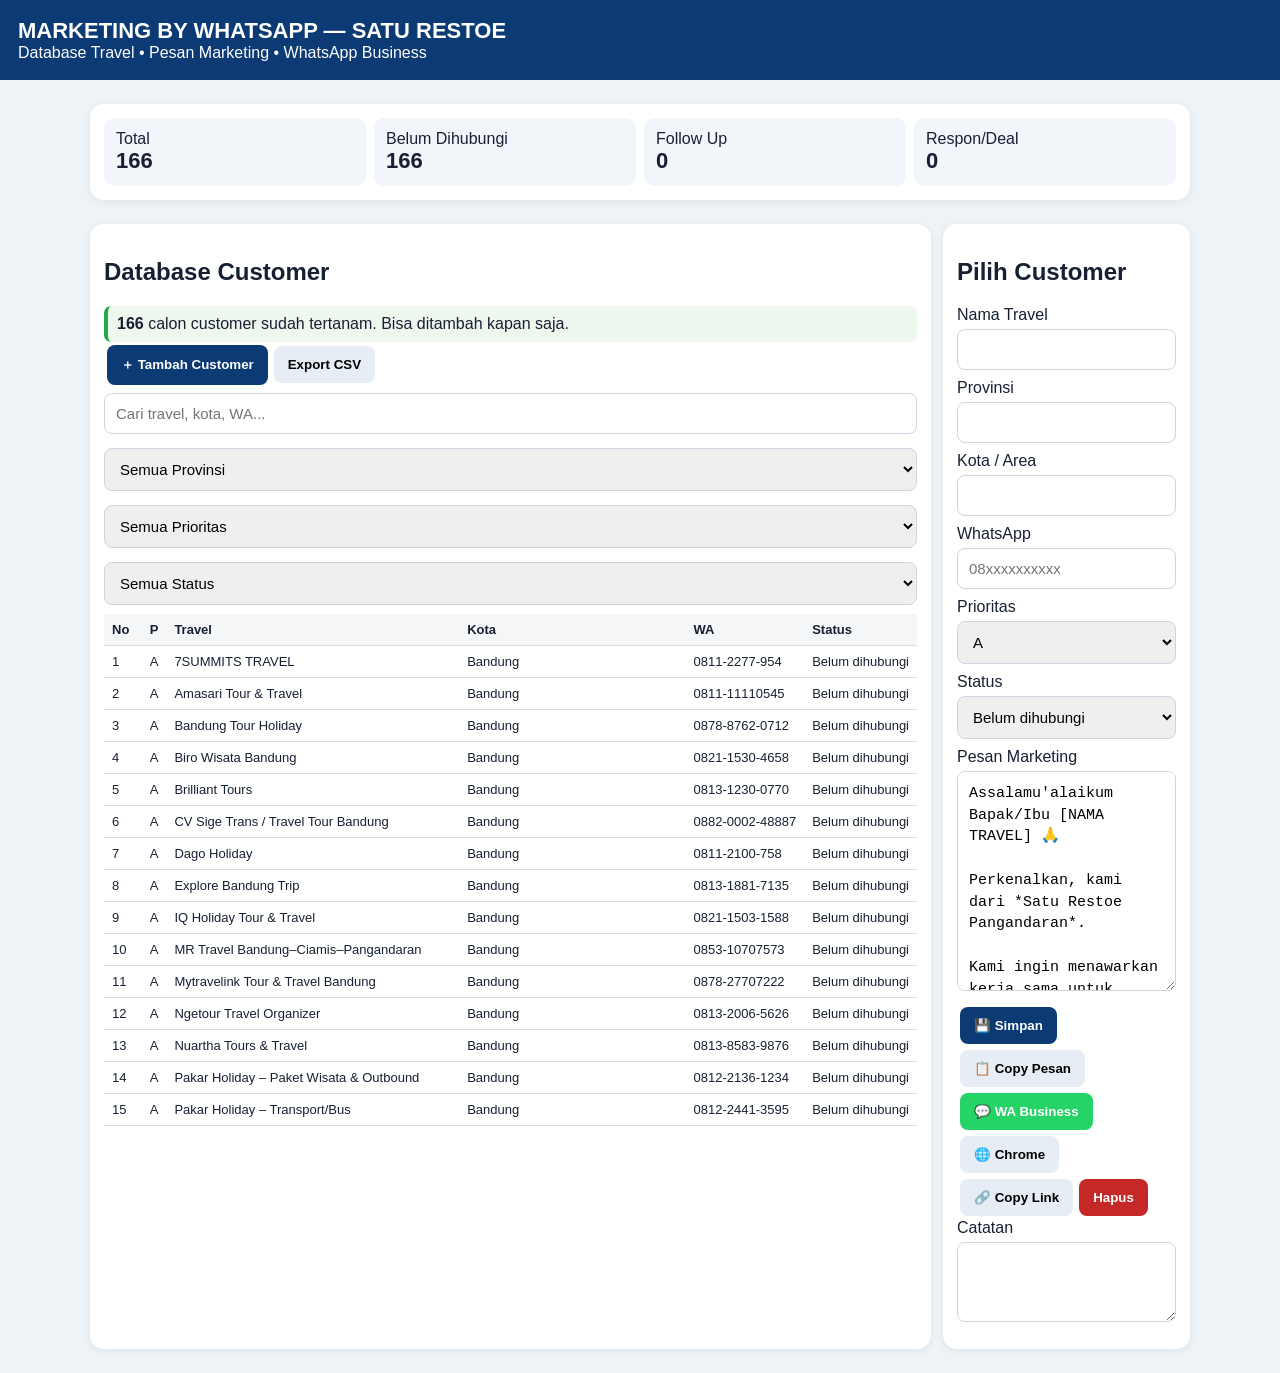
==== app/src/main/assets/index.html @ 041131d1 "Add Marketing Android interface and UI" ====
<!doctype html><html lang="id"><head><meta charset="utf-8"><meta name="viewport" content="width=device-width,initial-scale=1"><title>Marketing By WhatsApp — Satu Restoe</title><style>body{margin:0;background:#eef3f8;color:#172033;font-family:Arial,sans-serif}header{background:#0b3a75;color:#fff;padding:18px}h1{margin:0;font-size:22px}main{max-width:1100px;margin:auto;padding:12px}.card{background:#fff;border-radius:14px;padding:14px;margin:12px 0;box-shadow:0 2px 10px #0001}.stats{display:grid;grid-template-columns:repeat(4,1fr);gap:8px}.stat{background:#f2f6fa;padding:12px;border-radius:10px}.stat b{display:block;font-size:22px}.grid{display:grid;grid-template-columns:1.2fr 1fr;gap:12px}@media(max-width:800px){.grid{grid-template-columns:1fr}.stats{grid-template-columns:repeat(2,1fr)}}input,select,textarea{width:100%;box-sizing:border-box;padding:11px;margin:5px 0 9px;border:1px solid #cbd5e1;border-radius:8px;font-size:15px}textarea{min-height:220px;line-height:1.45}button{padding:11px 14px;border:0;border-radius:8px;font-weight:bold;margin:3px;cursor:pointer}.blue{background:#0b3a75;color:#fff}.green{background:#25d366;color:#fff}.gray{background:#e7edf4}.red{background:#c62828;color:#fff}.notice{background:#edf7ee;border-left:4px solid #28a745;padding:9px;border-radius:7px}.table{overflow:auto;max-height:520px}table{border-collapse:collapse;width:100%;font-size:13px}th,td{padding:8px;border-bottom:1px solid #ddd;text-align:left;white-space:nowrap}th{position:sticky;top:0;background:#f4f6f8}.selected{background:#eaf3ff}</style></head><body><header><h1>MARKETING BY WHATSAPP — SATU RESTOE</h1><div>Database Travel • Pesan Marketing • WhatsApp Business</div></header><main><div class="card"><div class="stats"><div class="stat">Total<b id="totalCount">0</b></div><div class="stat">Belum Dihubungi<b id="newCount">0</b></div><div class="stat">Follow Up<b id="followCount">0</b></div><div class="stat">Respon/Deal<b id="respCount">0</b></div></div></div><div class="grid"><section class="card"><h2>Database Customer</h2><div class="notice"><b id="noticeCount">166</b> calon customer sudah tertanam. Bisa ditambah kapan saja.</div><button class="blue" onclick="newCustomer()">＋ Tambah Customer</button><button class="gray" onclick="exportCSV()">Export CSV</button><input id="searchBox" placeholder="Cari travel, kota, WA..." oninput="render()"><select id="provFilter" onchange="render()"><option value="">Semua Provinsi</option><option>Jawa Barat</option><option>Jawa Tengah</option></select><select id="prioFilter" onchange="render()"><option value="">Semua Prioritas</option><option>A</option><option>B</option></select><select id="statusFilter" onchange="render()"><option value="">Semua Status</option><option>Belum dihubungi</option><option>Sudah dihubungi</option><option>Follow Up</option><option>Respon</option><option>Deal</option></select><div class="table"><table><thead><tr><th>No</th><th>P</th><th>Travel</th><th>Kota</th><th>WA</th><th>Status</th></tr></thead><tbody id="tbody"></tbody></table></div></section><section class="card"><h2 id="customerTitle">Pilih Customer</h2><label>Nama Travel</label><input id="nameBox"><label>Provinsi</label><input id="provBox"><label>Kota / Area</label><input id="cityBox"><label>WhatsApp</label><input id="phoneBox" placeholder="08xxxxxxxxxx"><label>Prioritas</label><select id="prioBox"><option>A</option><option>B</option></select><label>Status</label><select id="statusBox"><option>Belum dihubungi</option><option>Sudah dihubungi</option><option>Follow Up</option><option>Respon</option><option>Deal</option></select><label>Pesan Marketing</label><textarea id="messageBox"></textarea><button class="blue" onclick="saveCustomer()">💾 Simpan</button><button class="gray" onclick="copyMessage()">📋 Copy Pesan</button><button class="green" onclick="openBusiness()">💬 WA Business</button><button class="gray" onclick="openChrome()">🌐 Chrome</button><button class="gray" onclick="copyWALink()">🔗 Copy Link</button><button class="red" onclick="deleteCustomer()">Hapus</button><label>Catatan</label><textarea id="notesBox" style="min-height:80px"></textarea></section></div></main><script src="data.js"></script><script>let data=loadData(),selected=-1;const msgTemplate="Assalamu'alaikum Bapak/Ibu [NAMA TRAVEL] 🙏\n\nPerkenalkan, kami dari *Satu Restoe Pangandaran*.\n\nKami ingin menawarkan kerja sama untuk kebutuhan *makan rombongan wisata* yang berkunjung ke Pangandaran. 🍽️🌴\n\nKami menyiapkan *menu khusus rombongan dengan harga yang bersahabat untuk travel*, sehingga perjalanan tamu lebih nyaman dan praktis.\n\nApabila Bapak/Ibu berkenan, kami siap kirimkan *brosur menu & harga* untuk dipertimbangkan sebagai salah satu pilihan tempat makan rombongan.\n\nApakah Bapak/Ibu saat ini memiliki rombongan atau itinerary ke Pangandaran?\n\nTerima kasih 🙏\n*SATU RESTOE PANGANDARAN*";function loadData(){try{let x=JSON.parse(localStorage.getItem('satuRestoeMarketing166'));if(Array.isArray(x)&&x.length)return x}catch(e){}return DATA.map(x=>({...x}))}function persist(){try{localStorage.setItem('satuRestoeMarketing166',JSON.stringify(data))}catch(e){}}function esc(s){return String(s??'').replace(/[&<>"']/g,m=>({'&':'&amp;','<':'&lt;','>':'&gt;','"':'&quot;',"'":'&#039;'}[m]))}function personalize(x){return msgTemplate.replaceAll('[NAMA TRAVEL]',x?.name||'').replaceAll('[KOTA]',x?.city||'')}function pick(i){selected=i;let x=data[i];nameBox.value=x.name;provBox.value=x.prov;cityBox.value=x.city;phoneBox.value=x.phone;prioBox.value=x.prio;statusBox.value=x.status;notesBox.value=x.notes||'';messageBox.value=personalize(x);customerTitle.textContent='Customer #'+(i+1);render()}function newCustomer(){selected=-1;customerTitle.textContent='Customer Baru';nameBox.value='';provBox.value='';cityBox.value='';phoneBox.value='';prioBox.value='A';statusBox.value='Belum dihubungi';notesBox.value='';messageBox.value=msgTemplate}function saveCustomer(){let x={name:nameBox.value.trim(),prov:provBox.value.trim(),city:cityBox.value.trim(),phone:phoneBox.value.trim(),prio:prioBox.value,status:statusBox.value,notes:notesBox.value.trim()};if(!x.name)return alert('Nama travel wajib diisi.');if(selected<0){data.push(x);selected=data.length-1}else data[selected]=x;persist();render();pick(selected);alert('Tersimpan.')}function deleteCustomer(){if(selected<0)return alert('Pilih customer.');if(confirm('Hapus customer ini?')){data.splice(selected,1);persist();selected=-1;render();newCustomer()}}async function copyMessage(){try{await navigator.clipboard.writeText(messageBox.value);alert('Pesan berhasil dicopy.')}catch(e){messageBox.select();document.execCommand('copy');alert('Silakan paste di WhatsApp.')}}function waLink(){let p=phoneBox.value.replace(/\D/g,'');if(p.startsWith('0'))p='62'+p.slice(1);return p?'https://wa.me/'+p+'?text='+encodeURIComponent(messageBox.value):''}function openBusiness(){let p=phoneBox.value.trim();if(!p)return alert('Nomor WhatsApp belum diisi.');if(window.Android&&Android.openWhatsAppBusiness){Android.openWhatsAppBusiness(p,messageBox.value);markContacted()}else alert('Tombol ini aktif pada APK Android. Gunakan Chrome pada versi web.')}function markContacted(){if(selected>=0){data[selected].status='Sudah dihubungi';statusBox.value='Sudah dihubungi';persist();render()}}function openChrome(){let u=waLink();if(!u)return alert('Nomor WhatsApp belum diisi.');window.open(u,'_blank');markContacted()}async function copyWALink(){let u=waLink();if(!u)return alert('Nomor WhatsApp belum diisi.');try{await navigator.clipboard.writeText(u);alert('Link WhatsApp berhasil dicopy. Silakan paste di Chrome.')}catch(e){let t=document.createElement('textarea');t.value=u;document.body.appendChild(t);t.select();document.execCommand('copy');t.remove();alert('Link WhatsApp berhasil dicopy.')}}function render(){let q=searchBox.value.toLowerCase(),pf=provFilter.value,pr=prioFilter.value,sf=statusFilter.value;tbody.innerHTML='';data.forEach((x,i)=>{let ok=(!q||[x.name,x.city,x.phone,x.prov].join(' ').toLowerCase().includes(q))&&(!pf||x.prov===pf)&&(!pr||x.prio===pr)&&(!sf||x.status===sf);if(ok){let r=document.createElement('tr');if(i===selected)r.className='selected';r.onclick=()=>pick(i);r.innerHTML='<td>'+(i+1)+'</td><td>'+esc(x.prio)+'</td><td>'+esc(x.name)+'</td><td>'+esc(x.city)+'</td><td>'+esc(x.phone)+'</td><td>'+esc(x.status)+'</td>';tbody.appendChild(r)}});totalCount.textContent=data.length;newCount.textContent=data.filter(x=>x.status==='Belum dihubungi').length;followCount.textContent=data.filter(x=>x.status==='Follow Up').length;respCount.textContent=data.filter(x=>x.status==='Respon'||x.status==='Deal').length;noticeCount.textContent=data.length}function exportCSV(){let h='No,Prioritas,Provinsi,Kota / Area,Nama Travel,WhatsApp,Status,Catatan\n';let b=data.map((x,i)=>[i+1,x.prio,x.prov,x.city,x.name,x.phone,x.status,x.notes||''].map(v=>'"'+String(v).replaceAll('"','""')+'"').join(',')).join('\n');let a=document.createElement('a');a.href=URL.createObjectURL(new Blob([h+b],{type:'text/csv;charset=utf-8'}));a.download='Satu_Restoe_Customer.csv';a.click()}messageBox.value=msgTemplate;render();</script></body></html>
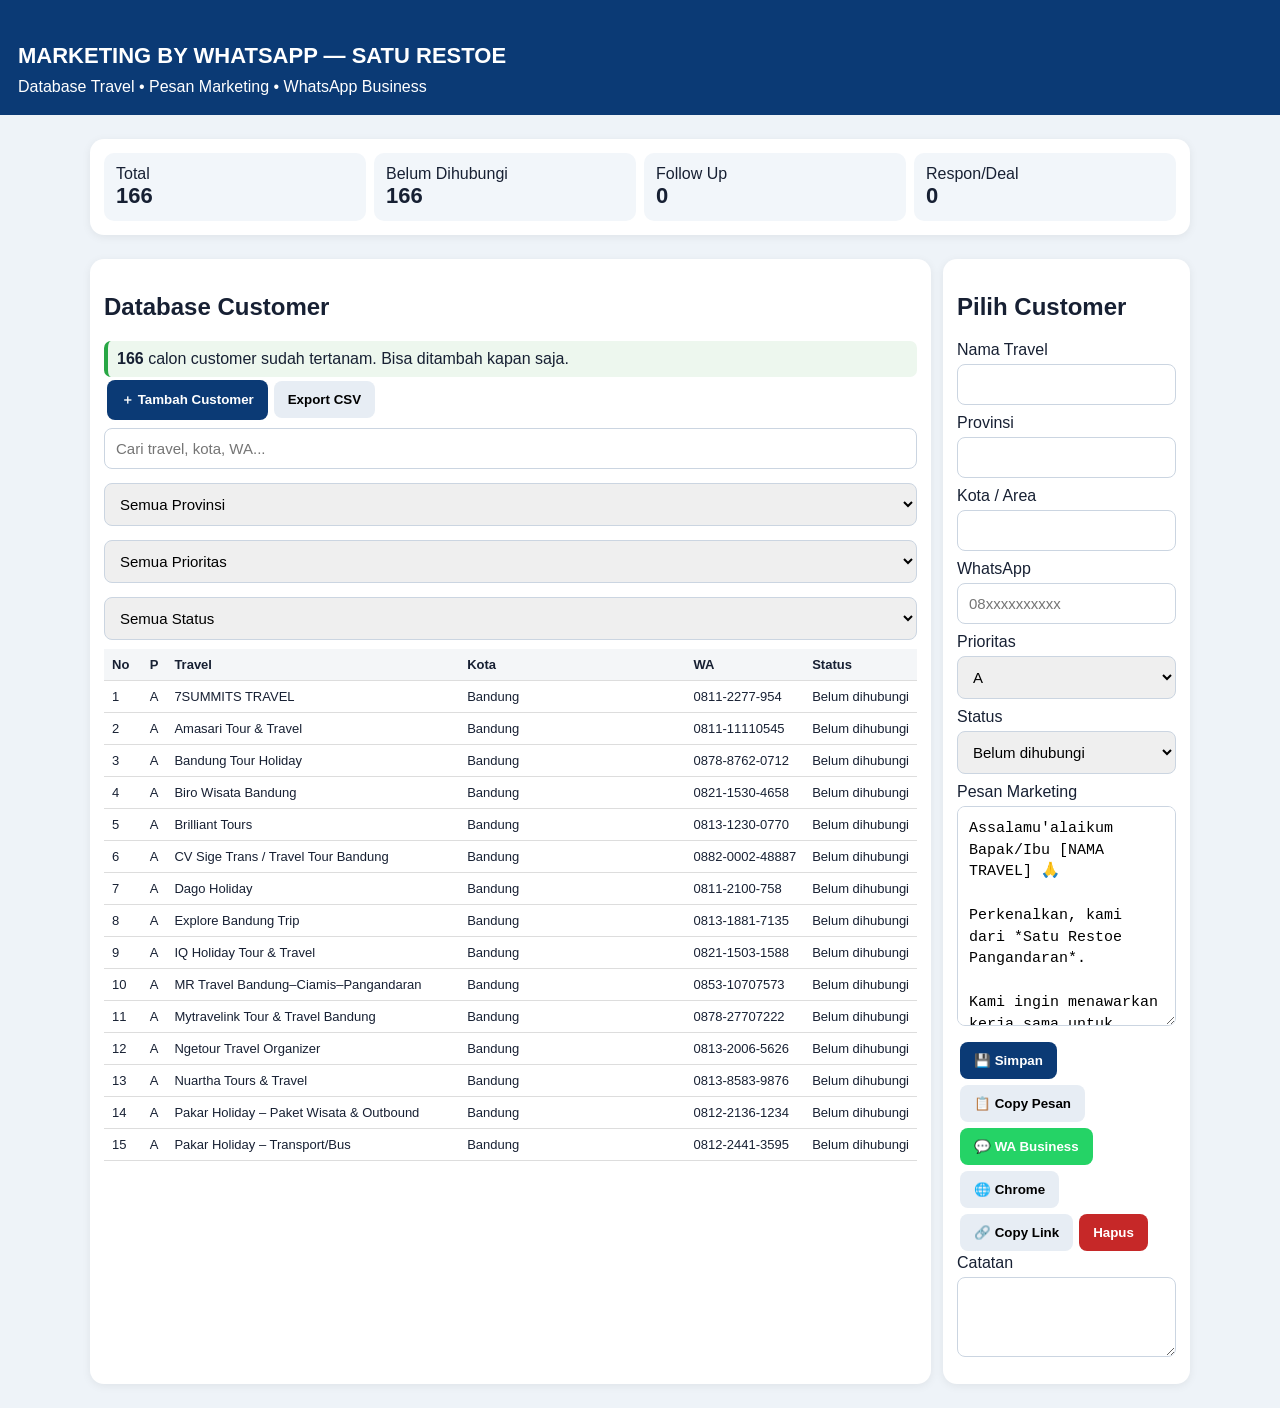
==== commit e0be313b: "Rapikan header aplikasi agar tidak bertabrakan dengan status bar" ====
--- a/app/src/main/assets/index.html
+++ b/app/src/main/assets/index.html
@@ -1 +1 @@
-<!doctype html><html lang="id"><head><meta charset="utf-8"><meta name="viewport" content="width=device-width,initial-scale=1"><title>Marketing By WhatsApp — Satu Restoe</title><style>body{margin:0;background:#eef3f8;color:#172033;font-family:Arial,sans-serif}header{background:#0b3a75;color:#fff;padding:18px}h1{margin:0;font-size:22px}main{max-width:1100px;margin:auto;padding:12px}.card{background:#fff;border-radius:14px;padding:14px;margin:12px 0;box-shadow:0 2px 10px #0001}.stats{display:grid;grid-template-columns:repeat(4,1fr);gap:8px}.stat{background:#f2f6fa;padding:12px;border-radius:10px}.stat b{display:block;font-size:22px}.grid{display:grid;grid-template-columns:1.2fr 1fr;gap:12px}@media(max-width:800px){.grid{grid-template-columns:1fr}.stats{grid-template-columns:repeat(2,1fr)}}input,select,textarea{width:100%;box-sizing:border-box;padding:11px;margin:5px 0 9px;border:1px solid #cbd5e1;border-radius:8px;font-size:15px}textarea{min-height:220px;line-height:1.45}button{padding:11px 14px;border:0;border-radius:8px;font-weight:bold;margin:3px;cursor:pointer}.blue{background:#0b3a75;color:#fff}.green{background:#25d366;color:#fff}.gray{background:#e7edf4}.red{background:#c62828;color:#fff}.notice{background:#edf7ee;border-left:4px solid #28a745;padding:9px;border-radius:7px}.table{overflow:auto;max-height:520px}table{border-collapse:collapse;width:100%;font-size:13px}th,td{padding:8px;border-bottom:1px solid #ddd;text-align:left;white-space:nowrap}th{position:sticky;top:0;background:#f4f6f8}.selected{background:#eaf3ff}</style></head><body><header><h1>MARKETING BY WHATSAPP — SATU RESTOE</h1><div>Database Travel • Pesan Marketing • WhatsApp Business</div></header><main><div class="card"><div class="stats"><div class="stat">Total<b id="totalCount">0</b></div><div class="stat">Belum Dihubungi<b id="newCount">0</b></div><div class="stat">Follow Up<b id="followCount">0</b></div><div class="stat">Respon/Deal<b id="respCount">0</b></div></div></div><div class="grid"><section class="card"><h2>Database Customer</h2><div class="notice"><b id="noticeCount">166</b> calon customer sudah tertanam. Bisa ditambah kapan saja.</div><button class="blue" onclick="newCustomer()">＋ Tambah Customer</button><button class="gray" onclick="exportCSV()">Export CSV</button><input id="searchBox" placeholder="Cari travel, kota, WA..." oninput="render()"><select id="provFilter" onchange="render()"><option value="">Semua Provinsi</option><option>Jawa Barat</option><option>Jawa Tengah</option></select><select id="prioFilter" onchange="render()"><option value="">Semua Prioritas</option><option>A</option><option>B</option></select><select id="statusFilter" onchange="render()"><option value="">Semua Status</option><option>Belum dihubungi</option><option>Sudah dihubungi</option><option>Follow Up</option><option>Respon</option><option>Deal</option></select><div class="table"><table><thead><tr><th>No</th><th>P</th><th>Travel</th><th>Kota</th><th>WA</th><th>Status</th></tr></thead><tbody id="tbody"></tbody></table></div></section><section class="card"><h2 id="customerTitle">Pilih Customer</h2><label>Nama Travel</label><input id="nameBox"><label>Provinsi</label><input id="provBox"><label>Kota / Area</label><input id="cityBox"><label>WhatsApp</label><input id="phoneBox" placeholder="08xxxxxxxxxx"><label>Prioritas</label><select id="prioBox"><option>A</option><option>B</option></select><label>Status</label><select id="statusBox"><option>Belum dihubungi</option><option>Sudah dihubungi</option><option>Follow Up</option><option>Respon</option><option>Deal</option></select><label>Pesan Marketing</label><textarea id="messageBox"></textarea><button class="blue" onclick="saveCustomer()">💾 Simpan</button><button class="gray" onclick="copyMessage()">📋 Copy Pesan</button><button class="green" onclick="openBusiness()">💬 WA Business</button><button class="gray" onclick="openChrome()">🌐 Chrome</button><button class="gray" onclick="copyWALink()">🔗 Copy Link</button><button class="red" onclick="deleteCustomer()">Hapus</button><label>Catatan</label><textarea id="notesBox" style="min-height:80px"></textarea></section></div></main><script src="data.js"></script><script>let data=loadData(),selected=-1;const msgTemplate="Assalamu'alaikum Bapak/Ibu [NAMA TRAVEL] 🙏\n\nPerkenalkan, kami dari *Satu Restoe Pangandaran*.\n\nKami ingin menawarkan kerja sama untuk kebutuhan *makan rombongan wisata* yang berkunjung ke Pangandaran. 🍽️🌴\n\nKami menyiapkan *menu khusus rombongan dengan harga yang bersahabat untuk travel*, sehingga perjalanan tamu lebih nyaman dan praktis.\n\nApabila Bapak/Ibu berkenan, kami siap kirimkan *brosur menu & harga* untuk dipertimbangkan sebagai salah satu pilihan tempat makan rombongan.\n\nApakah Bapak/Ibu saat ini memiliki rombongan atau itinerary ke Pangandaran?\n\nTerima kasih 🙏\n*SATU RESTOE PANGANDARAN*";function loadData(){try{let x=JSON.parse(localStorage.getItem('satuRestoeMarketing166'));if(Array.isArray(x)&&x.length)return x}catch(e){}return DATA.map(x=>({...x}))}function persist(){try{localStorage.setItem('satuRestoeMarketing166',JSON.stringify(data))}catch(e){}}function esc(s){return String(s??'').replace(/[&<>"']/g,m=>({'&':'&amp;','<':'&lt;','>':'&gt;','"':'&quot;',"'":'&#039;'}[m]))}function personalize(x){return msgTemplate.replaceAll('[NAMA TRAVEL]',x?.name||'').replaceAll('[KOTA]',x?.city||'')}function pick(i){selected=i;let x=data[i];nameBox.value=x.name;provBox.value=x.prov;cityBox.value=x.city;phoneBox.value=x.phone;prioBox.value=x.prio;statusBox.value=x.status;notesBox.value=x.notes||'';messageBox.value=personalize(x);customerTitle.textContent='Customer #'+(i+1);render()}function newCustomer(){selected=-1;customerTitle.textContent='Customer Baru';nameBox.value='';provBox.value='';cityBox.value='';phoneBox.value='';prioBox.value='A';statusBox.value='Belum dihubungi';notesBox.value='';messageBox.value=msgTemplate}function saveCustomer(){let x={name:nameBox.value.trim(),prov:provBox.value.trim(),city:cityBox.value.trim(),phone:phoneBox.value.trim(),prio:prioBox.value,status:statusBox.value,notes:notesBox.value.trim()};if(!x.name)return alert('Nama travel wajib diisi.');if(selected<0){data.push(x);selected=data.length-1}else data[selected]=x;persist();render();pick(selected);alert('Tersimpan.')}function deleteCustomer(){if(selected<0)return alert('Pilih customer.');if(confirm('Hapus customer ini?')){data.splice(selected,1);persist();selected=-1;render();newCustomer()}}async function copyMessage(){try{await navigator.clipboard.writeText(messageBox.value);alert('Pesan berhasil dicopy.')}catch(e){messageBox.select();document.execCommand('copy');alert('Silakan paste di WhatsApp.')}}function waLink(){let p=phoneBox.value.replace(/\D/g,'');if(p.startsWith('0'))p='62'+p.slice(1);return p?'https://wa.me/'+p+'?text='+encodeURIComponent(messageBox.value):''}function openBusiness(){let p=phoneBox.value.trim();if(!p)return alert('Nomor WhatsApp belum diisi.');if(window.Android&&Android.openWhatsAppBusiness){Android.openWhatsAppBusiness(p,messageBox.value);markContacted()}else alert('Tombol ini aktif pada APK Android. Gunakan Chrome pada versi web.')}function markContacted(){if(selected>=0){data[selected].status='Sudah dihubungi';statusBox.value='Sudah dihubungi';persist();render()}}function openChrome(){let u=waLink();if(!u)return alert('Nomor WhatsApp belum diisi.');window.open(u,'_blank');markContacted()}async function copyWALink(){let u=waLink();if(!u)return alert('Nomor WhatsApp belum diisi.');try{await navigator.clipboard.writeText(u);alert('Link WhatsApp berhasil dicopy. Silakan paste di Chrome.')}catch(e){let t=document.createElement('textarea');t.value=u;document.body.appendChild(t);t.select();document.execCommand('copy');t.remove();alert('Link WhatsApp berhasil dicopy.')}}function render(){let q=searchBox.value.toLowerCase(),pf=provFilter.value,pr=prioFilter.value,sf=statusFilter.value;tbody.innerHTML='';data.forEach((x,i)=>{let ok=(!q||[x.name,x.city,x.phone,x.prov].join(' ').toLowerCase().includes(q))&&(!pf||x.prov===pf)&&(!pr||x.prio===pr)&&(!sf||x.status===sf);if(ok){let r=document.createElement('tr');if(i===selected)r.className='selected';r.onclick=()=>pick(i);r.innerHTML='<td>'+(i+1)+'</td><td>'+esc(x.prio)+'</td><td>'+esc(x.name)+'</td><td>'+esc(x.city)+'</td><td>'+esc(x.phone)+'</td><td>'+esc(x.status)+'</td>';tbody.appendChild(r)}});totalCount.textContent=data.length;newCount.textContent=data.filter(x=>x.status==='Belum dihubungi').length;followCount.textContent=data.filter(x=>x.status==='Follow Up').length;respCount.textContent=data.filter(x=>x.status==='Respon'||x.status==='Deal').length;noticeCount.textContent=data.length}function exportCSV(){let h='No,Prioritas,Provinsi,Kota / Area,Nama Travel,WhatsApp,Status,Catatan\n';let b=data.map((x,i)=>[i+1,x.prio,x.prov,x.city,x.name,x.phone,x.status,x.notes||''].map(v=>'"'+String(v).replaceAll('"','""')+'"').join(',')).join('\n');let a=document.createElement('a');a.href=URL.createObjectURL(new Blob([h+b],{type:'text/csv;charset=utf-8'}));a.download='Satu_Restoe_Customer.csv';a.click()}messageBox.value=msgTemplate;render();</script></body></html>
+<!doctype html><html lang="id"><head><meta charset="utf-8"><meta name="viewport" content="width=device-width,initial-scale=1"><title>Marketing By WhatsApp — Satu Restoe</title><style>body{margin:0;background:#eef3f8;color:#172033;font-family:Arial,sans-serif}header{background:#0b3a75;color:#fff;padding:42px 18px 18px}h1{margin:0;font-size:22px;line-height:1.25}header div{font-size:16px;line-height:1.35;margin-top:6px}main{max-width:1100px;margin:auto;padding:12px}.card{background:#fff;border-radius:14px;padding:14px;margin:12px 0;box-shadow:0 2px 10px #0001}.stats{display:grid;grid-template-columns:repeat(4,1fr);gap:8px}.stat{background:#f2f6fa;padding:12px;border-radius:10px}.stat b{display:block;font-size:22px}.grid{display:grid;grid-template-columns:1.2fr 1fr;gap:12px}@media(max-width:800px){.grid{grid-template-columns:1fr}.stats{grid-template-columns:repeat(2,1fr)}}input,select,textarea{width:100%;box-sizing:border-box;padding:11px;margin:5px 0 9px;border:1px solid #cbd5e1;border-radius:8px;font-size:15px}textarea{min-height:220px;line-height:1.45}button{padding:11px 14px;border:0;border-radius:8px;font-weight:bold;margin:3px;cursor:pointer}.blue{background:#0b3a75;color:#fff}.green{background:#25d366;color:#fff}.gray{background:#e7edf4}.red{background:#c62828;color:#fff}.notice{background:#edf7ee;border-left:4px solid #28a745;padding:9px;border-radius:7px}.table{overflow:auto;max-height:520px}table{border-collapse:collapse;width:100%;font-size:13px}th,td{padding:8px;border-bottom:1px solid #ddd;text-align:left;white-space:nowrap}th{position:sticky;top:0;background:#f4f6f8}.selected{background:#eaf3ff}</style></head><body><header><h1>MARKETING BY WHATSAPP — SATU RESTOE</h1><div>Database Travel • Pesan Marketing • WhatsApp Business</div></header><main><div class="card"><div class="stats"><div class="stat">Total<b id="totalCount">0</b></div><div class="stat">Belum Dihubungi<b id="newCount">0</b></div><div class="stat">Follow Up<b id="followCount">0</b></div><div class="stat">Respon/Deal<b id="respCount">0</b></div></div></div><div class="grid"><section class="card"><h2>Database Customer</h2><div class="notice"><b id="noticeCount">166</b> calon customer sudah tertanam. Bisa ditambah kapan saja.</div><button class="blue" onclick="newCustomer()">＋ Tambah Customer</button><button class="gray" onclick="exportCSV()">Export CSV</button><input id="searchBox" placeholder="Cari travel, kota, WA..." oninput="render()"><select id="provFilter" onchange="render()"><option value="">Semua Provinsi</option><option>Jawa Barat</option><option>Jawa Tengah</option></select><select id="prioFilter" onchange="render()"><option value="">Semua Prioritas</option><option>A</option><option>B</option></select><select id="statusFilter" onchange="render()"><option value="">Semua Status</option><option>Belum dihubungi</option><option>Sudah dihubungi</option><option>Follow Up</option><option>Respon</option><option>Deal</option></select><div class="table"><table><thead><tr><th>No</th><th>P</th><th>Travel</th><th>Kota</th><th>WA</th><th>Status</th></tr></thead><tbody id="tbody"></tbody></table></div></section><section class="card"><h2 id="customerTitle">Pilih Customer</h2><label>Nama Travel</label><input id="nameBox"><label>Provinsi</label><input id="provBox"><label>Kota / Area</label><input id="cityBox"><label>WhatsApp</label><input id="phoneBox" placeholder="08xxxxxxxxxx"><label>Prioritas</label><select id="prioBox"><option>A</option><option>B</option></select><label>Status</label><select id="statusBox"><option>Belum dihubungi</option><option>Sudah dihubungi</option><option>Follow Up</option><option>Respon</option><option>Deal</option></select><label>Pesan Marketing</label><textarea id="messageBox"></textarea><button class="blue" onclick="saveCustomer()">💾 Simpan</button><button class="gray" onclick="copyMessage()">📋 Copy Pesan</button><button class="green" onclick="openBusiness()">💬 WA Business</button><button class="gray" onclick="openChrome()">🌐 Chrome</button><button class="gray" onclick="copyWALink()">🔗 Copy Link</button><button class="red" onclick="deleteCustomer()">Hapus</button><label>Catatan</label><textarea id="notesBox" style="min-height:80px"></textarea></section></div></main><script src="data.js"></script><script>let data=loadData(),selected=-1;const msgTemplate="Assalamu'alaikum Bapak/Ibu [NAMA TRAVEL] 🙏\n\nPerkenalkan, kami dari *Satu Restoe Pangandaran*.\n\nKami ingin menawarkan kerja sama untuk kebutuhan *makan rombongan wisata* yang berkunjung ke Pangandaran. 🍽️🌴\n\nKami menyiapkan *menu khusus rombongan dengan harga yang bersahabat untuk travel*, sehingga perjalanan tamu lebih nyaman dan praktis.\n\nApabila Bapak/Ibu berkenan, kami siap kirimkan *brosur menu & harga* untuk dipertimbangkan sebagai salah satu pilihan tempat makan rombongan.\n\nApakah Bapak/Ibu saat ini memiliki rombongan atau itinerary ke Pangandaran?\n\nTerima kasih 🙏\n*SATU RESTOE PANGANDARAN*";function loadData(){try{let x=JSON.parse(localStorage.getItem('satuRestoeMarketing166'));if(Array.isArray(x)&&x.length)return x}catch(e){}return DATA.map(x=>({...x}))}function persist(){try{localStorage.setItem('satuRestoeMarketing166',JSON.stringify(data))}catch(e){}}function esc(s){return String(s??'').replace(/[&<>"']/g,m=>({'&':'&amp;','<':'&lt;','>':'&gt;','"':'&quot;',"'":'&#039;'}[m]))}function personalize(x){return msgTemplate.replaceAll('[NAMA TRAVEL]',x?.name||'').replaceAll('[KOTA]',x?.city||'')}function pick(i){selected=i;let x=data[i];nameBox.value=x.name;provBox.value=x.prov;cityBox.value=x.city;phoneBox.value=x.phone;prioBox.value=x.prio;statusBox.value=x.status;notesBox.value=x.notes||'';messageBox.value=personalize(x);customerTitle.textContent='Customer #'+(i+1);render()}function newCustomer(){selected=-1;customerTitle.textContent='Customer Baru';nameBox.value='';provBox.value='';cityBox.value='';phoneBox.value='';prioBox.value='A';statusBox.value='Belum dihubungi';notesBox.value='';messageBox.value=msgTemplate}function saveCustomer(){let x={name:nameBox.value.trim(),prov:provBox.value.trim(),city:cityBox.value.trim(),phone:phoneBox.value.trim(),prio:prioBox.value,status:statusBox.value,notes:notesBox.value.trim()};if(!x.name)return alert('Nama travel wajib diisi.');if(selected<0){data.push(x);selected=data.length-1}else data[selected]=x;persist();render();pick(selected);alert('Tersimpan.')}function deleteCustomer(){if(selected<0)return alert('Pilih customer.');if(confirm('Hapus customer ini?')){data.splice(selected,1);persist();selected=-1;render();newCustomer()}}async function copyMessage(){try{await navigator.clipboard.writeText(messageBox.value);alert('Pesan berhasil dicopy.')}catch(e){messageBox.select();document.execCommand('copy');alert('Silakan paste di WhatsApp.')}}function waLink(){let p=phoneBox.value.replace(/\D/g,'');if(p.startsWith('0'))p='62'+p.slice(1);return p?'https://wa.me/'+p+'?text='+encodeURIComponent(messageBox.value):''}function openBusiness(){let p=phoneBox.value.trim();if(!p)return alert('Nomor WhatsApp belum diisi.');if(window.Android&&Android.openWhatsAppBusiness){Android.openWhatsAppBusiness(p,messageBox.value);markContacted()}else alert('Tombol ini aktif pada APK Android. Gunakan Chrome pada versi web.')}function markContacted(){if(selected>=0){data[selected].status='Sudah dihubungi';statusBox.value='Sudah dihubungi';persist();render()}}function openChrome(){let u=waLink();if(!u)return alert('Nomor WhatsApp belum diisi.');window.open(u,'_blank');markContacted()}async function copyWALink(){let u=waLink();if(!u)return alert('Nomor WhatsApp belum diisi.');try{await navigator.clipboard.writeText(u);alert('Link WhatsApp berhasil dicopy. Silakan paste di Chrome.')}catch(e){let t=document.createElement('textarea');t.value=u;document.body.appendChild(t);t.select();document.execCommand('copy');t.remove();alert('Link WhatsApp berhasil dicopy.')}}function render(){let q=searchBox.value.toLowerCase(),pf=provFilter.value,pr=prioFilter.value,sf=statusFilter.value;tbody.innerHTML='';data.forEach((x,i)=>{let ok=(!q||[x.name,x.city,x.phone,x.prov].join(' ').toLowerCase().includes(q))&&(!pf||x.prov===pf)&&(!pr||x.prio===pr)&&(!sf||x.status===sf);if(ok){let r=document.createElement('tr');if(i===selected)r.className='selected';r.onclick=()=>pick(i);r.innerHTML='<td>'+(i+1)+'</td><td>'+esc(x.prio)+'</td><td>'+esc(x.name)+'</td><td>'+esc(x.city)+'</td><td>'+esc(x.phone)+'</td><td>'+esc(x.status)+'</td>';tbody.appendChild(r)}});totalCount.textContent=data.length;newCount.textContent=data.filter(x=>x.status==='Belum dihubungi').length;followCount.textContent=data.filter(x=>x.status==='Follow Up').length;respCount.textContent=data.filter(x=>x.status==='Respon'||x.status==='Deal').length;noticeCount.textContent=data.length}function exportCSV(){let h='No,Prioritas,Provinsi,Kota / Area,Nama Travel,WhatsApp,Status,Catatan\n';let b=data.map((x,i)=>[i+1,x.prio,x.prov,x.city,x.name,x.phone,x.status,x.notes||''].map(v=>'"'+String(v).replaceAll('"','""')+'"').join(',')).join('\n');let a=document.createElement('a');a.href=URL.createObjectURL(new Blob([h+b],{type:'text/csv;charset=utf-8'}));a.download='Satu_Restoe_Customer.csv';a.click()}messageBox.value=msgTemplate;render();</script></body></html>
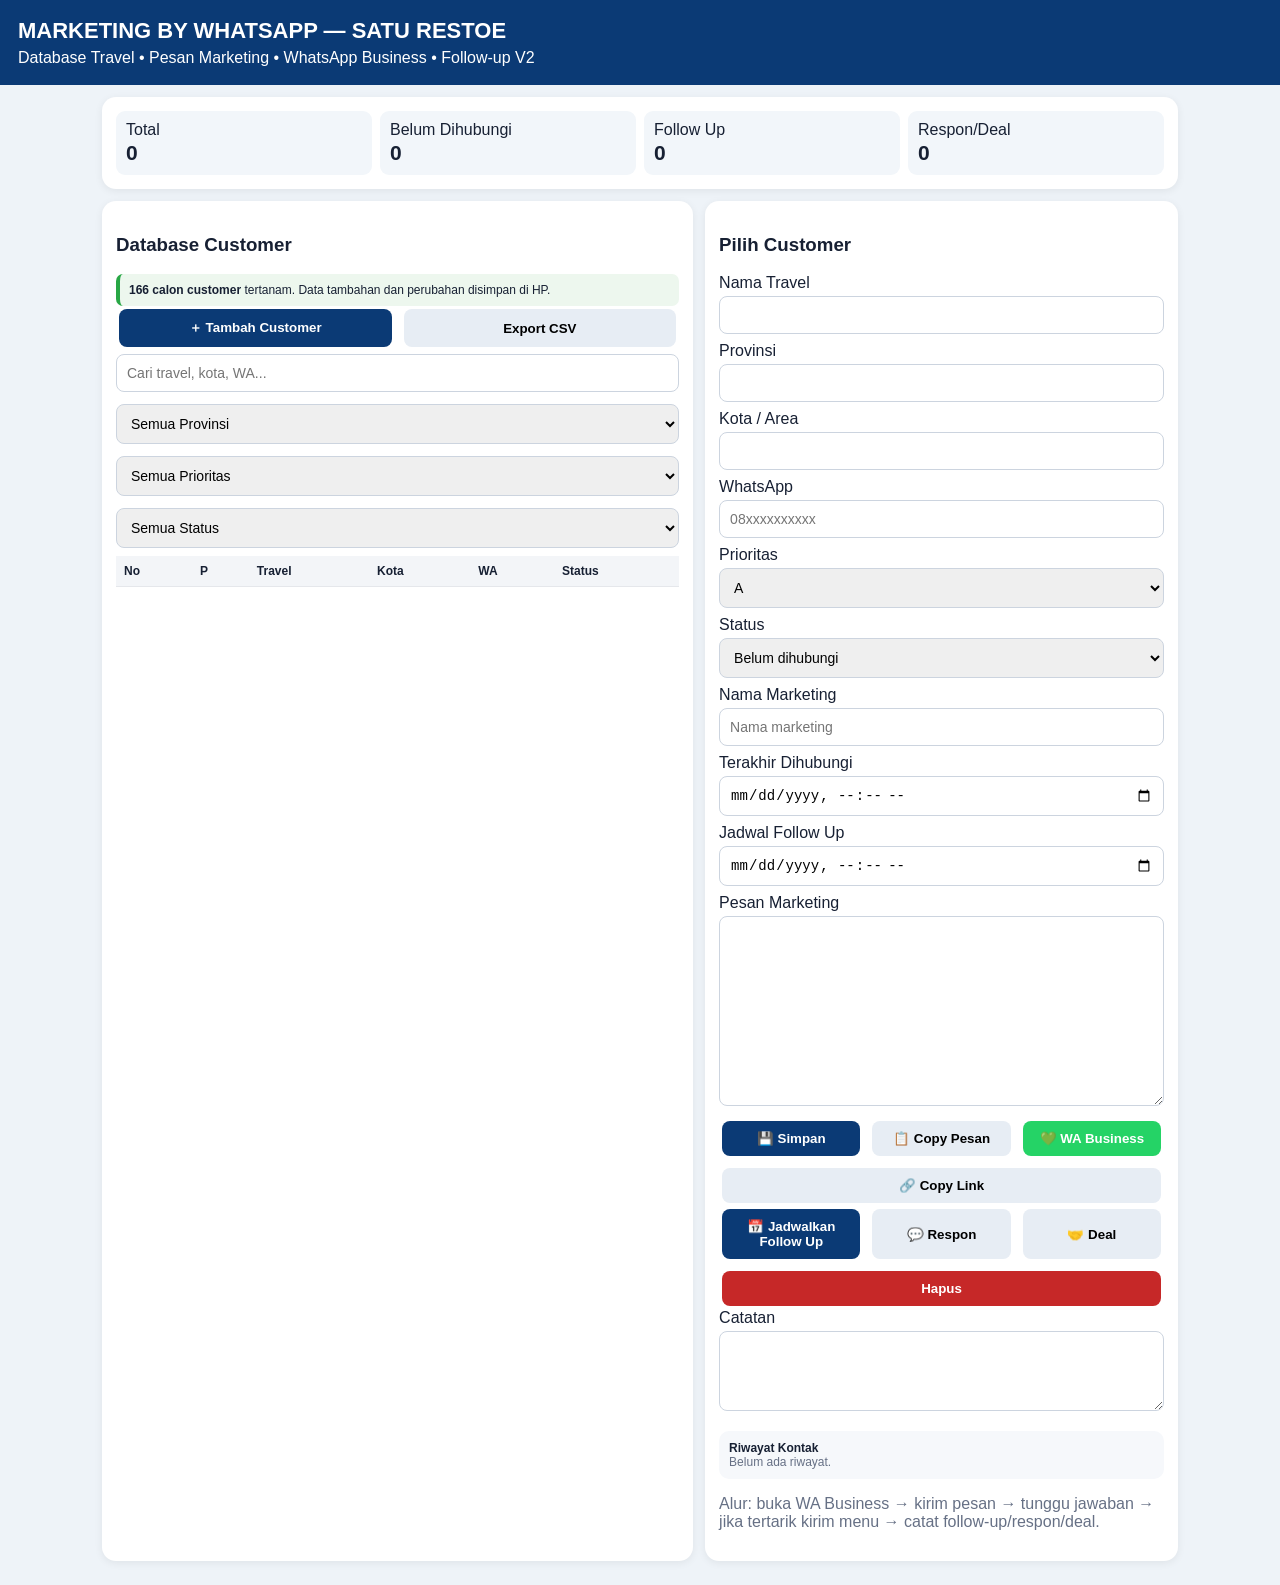
==== commit 5b8998dc: "Move Marketing V2 UI into standalone repository" ====
--- a/app/src/main/assets/index.html
+++ b/app/src/main/assets/index.html
@@ -1 +1 @@
-<!doctype html><html lang="id"><head><meta charset="utf-8"><meta name="viewport" content="width=device-width,initial-scale=1"><title>Marketing By WhatsApp — Satu Restoe</title><style>body{margin:0;background:#eef3f8;color:#172033;font-family:Arial,sans-serif}header{background:#0b3a75;color:#fff;padding:42px 18px 18px}h1{margin:0;font-size:22px;line-height:1.25}header div{font-size:16px;line-height:1.35;margin-top:6px}main{max-width:1100px;margin:auto;padding:12px}.card{background:#fff;border-radius:14px;padding:14px;margin:12px 0;box-shadow:0 2px 10px #0001}.stats{display:grid;grid-template-columns:repeat(4,1fr);gap:8px}.stat{background:#f2f6fa;padding:12px;border-radius:10px}.stat b{display:block;font-size:22px}.grid{display:grid;grid-template-columns:1.2fr 1fr;gap:12px}@media(max-width:800px){.grid{grid-template-columns:1fr}.stats{grid-template-columns:repeat(2,1fr)}}input,select,textarea{width:100%;box-sizing:border-box;padding:11px;margin:5px 0 9px;border:1px solid #cbd5e1;border-radius:8px;font-size:15px}textarea{min-height:220px;line-height:1.45}button{padding:11px 14px;border:0;border-radius:8px;font-weight:bold;margin:3px;cursor:pointer}.blue{background:#0b3a75;color:#fff}.green{background:#25d366;color:#fff}.gray{background:#e7edf4}.red{background:#c62828;color:#fff}.notice{background:#edf7ee;border-left:4px solid #28a745;padding:9px;border-radius:7px}.table{overflow:auto;max-height:520px}table{border-collapse:collapse;width:100%;font-size:13px}th,td{padding:8px;border-bottom:1px solid #ddd;text-align:left;white-space:nowrap}th{position:sticky;top:0;background:#f4f6f8}.selected{background:#eaf3ff}</style></head><body><header><h1>MARKETING BY WHATSAPP — SATU RESTOE</h1><div>Database Travel • Pesan Marketing • WhatsApp Business</div></header><main><div class="card"><div class="stats"><div class="stat">Total<b id="totalCount">0</b></div><div class="stat">Belum Dihubungi<b id="newCount">0</b></div><div class="stat">Follow Up<b id="followCount">0</b></div><div class="stat">Respon/Deal<b id="respCount">0</b></div></div></div><div class="grid"><section class="card"><h2>Database Customer</h2><div class="notice"><b id="noticeCount">166</b> calon customer sudah tertanam. Bisa ditambah kapan saja.</div><button class="blue" onclick="newCustomer()">＋ Tambah Customer</button><button class="gray" onclick="exportCSV()">Export CSV</button><input id="searchBox" placeholder="Cari travel, kota, WA..." oninput="render()"><select id="provFilter" onchange="render()"><option value="">Semua Provinsi</option><option>Jawa Barat</option><option>Jawa Tengah</option></select><select id="prioFilter" onchange="render()"><option value="">Semua Prioritas</option><option>A</option><option>B</option></select><select id="statusFilter" onchange="render()"><option value="">Semua Status</option><option>Belum dihubungi</option><option>Sudah dihubungi</option><option>Follow Up</option><option>Respon</option><option>Deal</option></select><div class="table"><table><thead><tr><th>No</th><th>P</th><th>Travel</th><th>Kota</th><th>WA</th><th>Status</th></tr></thead><tbody id="tbody"></tbody></table></div></section><section class="card"><h2 id="customerTitle">Pilih Customer</h2><label>Nama Travel</label><input id="nameBox"><label>Provinsi</label><input id="provBox"><label>Kota / Area</label><input id="cityBox"><label>WhatsApp</label><input id="phoneBox" placeholder="08xxxxxxxxxx"><label>Prioritas</label><select id="prioBox"><option>A</option><option>B</option></select><label>Status</label><select id="statusBox"><option>Belum dihubungi</option><option>Sudah dihubungi</option><option>Follow Up</option><option>Respon</option><option>Deal</option></select><label>Pesan Marketing</label><textarea id="messageBox"></textarea><button class="blue" onclick="saveCustomer()">💾 Simpan</button><button class="gray" onclick="copyMessage()">📋 Copy Pesan</button><button class="green" onclick="openBusiness()">💬 WA Business</button><button class="gray" onclick="openChrome()">🌐 Chrome</button><button class="gray" onclick="copyWALink()">🔗 Copy Link</button><button class="red" onclick="deleteCustomer()">Hapus</button><label>Catatan</label><textarea id="notesBox" style="min-height:80px"></textarea></section></div></main><script src="data.js"></script><script>let data=loadData(),selected=-1;const msgTemplate="Assalamu'alaikum Bapak/Ibu [NAMA TRAVEL] 🙏\n\nPerkenalkan, kami dari *Satu Restoe Pangandaran*.\n\nKami ingin menawarkan kerja sama untuk kebutuhan *makan rombongan wisata* yang berkunjung ke Pangandaran. 🍽️🌴\n\nKami menyiapkan *menu khusus rombongan dengan harga yang bersahabat untuk travel*, sehingga perjalanan tamu lebih nyaman dan praktis.\n\nApabila Bapak/Ibu berkenan, kami siap kirimkan *brosur menu & harga* untuk dipertimbangkan sebagai salah satu pilihan tempat makan rombongan.\n\nApakah Bapak/Ibu saat ini memiliki rombongan atau itinerary ke Pangandaran?\n\nTerima kasih 🙏\n*SATU RESTOE PANGANDARAN*";function loadData(){try{let x=JSON.parse(localStorage.getItem('satuRestoeMarketing166'));if(Array.isArray(x)&&x.length)return x}catch(e){}return DATA.map(x=>({...x}))}function persist(){try{localStorage.setItem('satuRestoeMarketing166',JSON.stringify(data))}catch(e){}}function esc(s){return String(s??'').replace(/[&<>"']/g,m=>({'&':'&amp;','<':'&lt;','>':'&gt;','"':'&quot;',"'":'&#039;'}[m]))}function personalize(x){return msgTemplate.replaceAll('[NAMA TRAVEL]',x?.name||'').replaceAll('[KOTA]',x?.city||'')}function pick(i){selected=i;let x=data[i];nameBox.value=x.name;provBox.value=x.prov;cityBox.value=x.city;phoneBox.value=x.phone;prioBox.value=x.prio;statusBox.value=x.status;notesBox.value=x.notes||'';messageBox.value=personalize(x);customerTitle.textContent='Customer #'+(i+1);render()}function newCustomer(){selected=-1;customerTitle.textContent='Customer Baru';nameBox.value='';provBox.value='';cityBox.value='';phoneBox.value='';prioBox.value='A';statusBox.value='Belum dihubungi';notesBox.value='';messageBox.value=msgTemplate}function saveCustomer(){let x={name:nameBox.value.trim(),prov:provBox.value.trim(),city:cityBox.value.trim(),phone:phoneBox.value.trim(),prio:prioBox.value,status:statusBox.value,notes:notesBox.value.trim()};if(!x.name)return alert('Nama travel wajib diisi.');if(selected<0){data.push(x);selected=data.length-1}else data[selected]=x;persist();render();pick(selected);alert('Tersimpan.')}function deleteCustomer(){if(selected<0)return alert('Pilih customer.');if(confirm('Hapus customer ini?')){data.splice(selected,1);persist();selected=-1;render();newCustomer()}}async function copyMessage(){try{await navigator.clipboard.writeText(messageBox.value);alert('Pesan berhasil dicopy.')}catch(e){messageBox.select();document.execCommand('copy');alert('Silakan paste di WhatsApp.')}}function waLink(){let p=phoneBox.value.replace(/\D/g,'');if(p.startsWith('0'))p='62'+p.slice(1);return p?'https://wa.me/'+p+'?text='+encodeURIComponent(messageBox.value):''}function openBusiness(){let p=phoneBox.value.trim();if(!p)return alert('Nomor WhatsApp belum diisi.');if(window.Android&&Android.openWhatsAppBusiness){Android.openWhatsAppBusiness(p,messageBox.value);markContacted()}else alert('Tombol ini aktif pada APK Android. Gunakan Chrome pada versi web.')}function markContacted(){if(selected>=0){data[selected].status='Sudah dihubungi';statusBox.value='Sudah dihubungi';persist();render()}}function openChrome(){let u=waLink();if(!u)return alert('Nomor WhatsApp belum diisi.');window.open(u,'_blank');markContacted()}async function copyWALink(){let u=waLink();if(!u)return alert('Nomor WhatsApp belum diisi.');try{await navigator.clipboard.writeText(u);alert('Link WhatsApp berhasil dicopy. Silakan paste di Chrome.')}catch(e){let t=document.createElement('textarea');t.value=u;document.body.appendChild(t);t.select();document.execCommand('copy');t.remove();alert('Link WhatsApp berhasil dicopy.')}}function render(){let q=searchBox.value.toLowerCase(),pf=provFilter.value,pr=prioFilter.value,sf=statusFilter.value;tbody.innerHTML='';data.forEach((x,i)=>{let ok=(!q||[x.name,x.city,x.phone,x.prov].join(' ').toLowerCase().includes(q))&&(!pf||x.prov===pf)&&(!pr||x.prio===pr)&&(!sf||x.status===sf);if(ok){let r=document.createElement('tr');if(i===selected)r.className='selected';r.onclick=()=>pick(i);r.innerHTML='<td>'+(i+1)+'</td><td>'+esc(x.prio)+'</td><td>'+esc(x.name)+'</td><td>'+esc(x.city)+'</td><td>'+esc(x.phone)+'</td><td>'+esc(x.status)+'</td>';tbody.appendChild(r)}});totalCount.textContent=data.length;newCount.textContent=data.filter(x=>x.status==='Belum dihubungi').length;followCount.textContent=data.filter(x=>x.status==='Follow Up').length;respCount.textContent=data.filter(x=>x.status==='Respon'||x.status==='Deal').length;noticeCount.textContent=data.length}function exportCSV(){let h='No,Prioritas,Provinsi,Kota / Area,Nama Travel,WhatsApp,Status,Catatan\n';let b=data.map((x,i)=>[i+1,x.prio,x.prov,x.city,x.name,x.phone,x.status,x.notes||''].map(v=>'"'+String(v).replaceAll('"','""')+'"').join(',')).join('\n');let a=document.createElement('a');a.href=URL.createObjectURL(new Blob([h+b],{type:'text/csv;charset=utf-8'}));a.download='Satu_Restoe_Customer.csv';a.click()}messageBox.value=msgTemplate;render();</script></body></html>
+<!doctype html><html lang="id"><head><meta charset="utf-8"><meta name="viewport" content="width=device-width,initial-scale=1"><title>Marketing By WhatsApp — Satu Restoe V2</title><style>*{box-sizing:border-box}body{margin:0;background:#eef3f8;font-family:Arial;color:#172033}header{background:#0b3a75;color:#fff;padding:18px}h1{margin:0;font-size:22px}.sub{margin-top:5px}.wrap{max-width:1100px;margin:auto;padding:12px}.card{background:#fff;border-radius:14px;padding:14px;margin-bottom:12px;box-shadow:0 2px 9px #0001}.stats{display:grid;grid-template-columns:repeat(4,1fr);gap:8px}.stat{background:#f2f6fa;padding:10px;border-radius:9px}.stat b{display:block;font-size:21px;margin-top:2px}.grid{display:grid;grid-template-columns:1.25fr 1fr;gap:12px}@media(max-width:800px){.grid{grid-template-columns:1fr}.stats{grid-template-columns:1fr 1fr}}input,select,textarea{width:100%;padding:10px;border:1px solid #ccd4df;border-radius:8px;margin:4px 0 8px;font-size:14px}textarea{min-height:190px}button{padding:10px 12px;border:0;border-radius:8px;font-weight:bold;margin:3px;cursor:pointer}.blue{background:#0b3a75;color:#fff}.green{background:#25d366;color:#fff}.gray{background:#e7edf4}.red{background:#c62828;color:#fff}.notice{background:#edf7ee;padding:9px;border-left:4px solid #28a745;border-radius:7px;font-size:12px}.table{overflow:auto;max-height:560px}table{border-collapse:collapse;width:100%;font-size:12px}th,td{padding:8px;border-bottom:1px solid #e5e7eb;text-align:left;white-space:nowrap}th{background:#f3f5f8;position:sticky;top:0}tr.selected,tr:hover{background:#eaf3ff}.history{background:#f6f8fb;border-radius:10px;padding:10px;margin-top:8px;font-size:12px}.hist{padding:6px 0;border-bottom:1px solid #e1e6ed}.muted{color:#667085}.row{display:flex;gap:6px;flex-wrap:wrap}.row button{flex:1;min-width:120px}</style></head><body><header><h1>MARKETING BY WHATSAPP — SATU RESTOE</h1><div class="sub">Database Travel • Pesan Marketing • WhatsApp Business • Follow-up V2</div></header><main class="wrap"><section class="card"><div class="stats"><div class="stat">Total<b id="total">0</b></div><div class="stat">Belum Dihubungi<b id="new">0</b></div><div class="stat">Follow Up<b id="follow">0</b></div><div class="stat">Respon/Deal<b id="resp">0</b></div></div></section><div class="grid"><section class="card"><h3>Database Customer</h3><div class="notice"><b>166 calon customer</b> tertanam. Data tambahan dan perubahan disimpan di HP.</div><div class="row"><button class="blue" onclick="newCustomer()">＋ Tambah Customer</button><button class="gray" onclick="exportCSV()">Export CSV</button></div><input id="search" placeholder="Cari travel, kota, WA..." oninput="render()"><select id="provFilter" onchange="render()"><option value="">Semua Provinsi</option><option>Jawa Barat</option><option>Jawa Tengah</option></select><select id="prioFilter" onchange="render()"><option value="">Semua Prioritas</option><option>A</option><option>B</option></select><select id="statusFilter" onchange="render()"><option value="">Semua Status</option><option>Belum dihubungi</option><option>Sudah dihubungi</option><option>Follow Up</option><option>Respon</option><option>Deal</option></select><div class="table"><table><thead><tr><th>No</th><th>P</th><th>Travel</th><th>Kota</th><th>WA</th><th>Status</th></tr></thead><tbody id="tbody"></tbody></table></div></section><section class="card"><h3 id="title">Pilih Customer</h3><label>Nama Travel</label><input id="name"><label>Provinsi</label><input id="prov"><label>Kota / Area</label><input id="city"><label>WhatsApp</label><input id="phone" placeholder="08xxxxxxxxxx"><label>Prioritas</label><select id="prio"><option>A</option><option>B</option></select><label>Status</label><select id="status"><option>Belum dihubungi</option><option>Sudah dihubungi</option><option>Follow Up</option><option>Respon</option><option>Deal</option></select><label>Nama Marketing</label><input id="marketing" placeholder="Nama marketing"><label>Terakhir Dihubungi</label><input id="lastContact" type="datetime-local"><label>Jadwal Follow Up</label><input id="nextFollow" type="datetime-local"><label>Pesan Marketing</label><textarea id="message"></textarea><div class="row"><button class="blue" onclick="save()">💾 Simpan</button><button class="gray" onclick="copyMsg()">📋 Copy Pesan</button><button class="green" onclick="openWA()">💚 WA Business</button><button class="gray" onclick="copyLink()">🔗 Copy Link</button></div><div class="row"><button class="blue" onclick="markFollowUp()">📅 Jadwalkan Follow Up</button><button class="gray" onclick="markResponse()">💬 Respon</button><button class="gray" onclick="markDeal()">🤝 Deal</button><button class="red" onclick="del()">Hapus</button></div><label>Catatan</label><textarea id="notes" style="min-height:80px"></textarea><div class="history"><b>Riwayat Kontak</b><div id="history" class="muted">Belum ada riwayat.</div></div><p class="muted">Alur: buka WA Business → kirim pesan → tunggu jawaban → jika tertarik kirim menu → catat follow-up/respon/deal.</p></section></div></main><script src="data.js"></script><script>const KEY='satu_restoe_marketing_v2';let data=SEED.map(x=>({prio:x[0],prov:x[1],city:x[2],name:x[3],phone:x[4],status:'Belum dihubungi',notes:'',marketing:'',lastContact:'',nextFollow:'',history:[]})),selected=-1;try{let s=JSON.parse(localStorage.getItem(KEY));if(Array.isArray(s)&&s.length)data=s}catch(e){};const msgTemplate="Assalamu'alaikum Bapak/Ibu [NAMA TRAVEL] 🙏\n\nPerkenalkan, kami dari *Satu Restoe Pangandaran*.\n\nKami ingin menawarkan kerja sama untuk kebutuhan *makan rombongan wisata* yang berkunjung ke Pangandaran. 🍽️🌴\n\nKami menyiapkan *menu khusus rombongan dengan harga yang bersahabat untuk travel*, sehingga perjalanan tamu lebih nyaman dan praktis.\n\nApabila Bapak/Ibu berkenan, kami siap kirimkan *brosur menu & harga* untuk dipertimbangkan sebagai salah satu pilihan tempat makan rombongan.\n\nApakah Bapak/Ibu saat ini memiliki rombongan atau itinerary ke Pangandaran?\n\nTerima kasih 🙏\n*SATU RESTOE PANGANDARAN*";function $(i){return document.getElementById(i)}function esc(s){return String(s??'').replace(/[&<>"']/g,m=>({'&':'&amp;','<':'&lt;','>':'&gt;','"':'&quot;',"'":'&#039;'}[m]))}function saveDB(){localStorage.setItem(KEY,JSON.stringify(data))}function msg(x){return msgTemplate.replaceAll('[NAMA TRAVEL]',x?.name||'').replaceAll('[KOTA]',x?.city||'')}function dt(v){try{return v?new Date(v).toLocaleString('id-ID',{dateStyle:'short',timeStyle:'short'}):'-'}catch(e){return v||'-'}}function render(){let q=($('search').value||'').toLowerCase(),pf=$('provFilter').value,pr=$('prioFilter').value,sf=$('statusFilter').value,t='';data.forEach((x,i)=>{let ok=(!q||[x.name,x.city,x.phone,x.prov].join(' ').toLowerCase().includes(q))&&(!pf||x.prov===pf)&&(!pr||x.prio===pr)&&(!sf||x.status===sf);if(ok)t+=`<tr class="${i===selected?'selected':''}" onclick="pick(${i})"><td>${i+1}</td><td>${esc(x.prio)}</td><td>${esc(x.name)}</td><td>${esc(x.city)}</td><td>${esc(x.phone)}</td><td>${esc(x.status)}</td></tr>`});$('tbody').innerHTML=t;$('total').textContent=data.length;$('new').textContent=data.filter(x=>x.status==='Belum dihubungi').length;$('follow').textContent=data.filter(x=>x.status==='Follow Up').length;$('resp').textContent=data.filter(x=>x.status==='Respon'||x.status==='Deal').length}function historyView(x){let h=x?.history||[];$('history').innerHTML=h.length?h.slice().reverse().map(a=>`<div class="hist">${dt(a.date)} — <b>${esc(a.action)}</b>${a.note?' — '+esc(a.note):''}</div>`).join(''):'Belum ada riwayat.'}function pick(i){selected=i;let x=data[i];$('name').value=x.name||'';$('prov').value=x.prov||'';$('city').value=x.city||'';$('phone').value=x.phone||'';$('prio').value=x.prio||'A';$('status').value=x.status||'Belum dihubungi';$('marketing').value=x.marketing||'';$('lastContact').value=x.lastContact||'';$('nextFollow').value=x.nextFollow||'';$('notes').value=x.notes||'';$('message').value=msg(x);$('title').textContent='Customer #'+(i+1);historyView(x);render()}function newCustomer(){$('title').textContent='Customer Baru';selected=-1;['name','prov','city','phone','marketing','lastContact','nextFollow','notes'].forEach(i=>$(i).value='');$('prio').value='A';$('status').value='Belum dihubungi';$('message').value=msgTemplate;$('history').textContent='Customer baru.'}function save(){let old=selected>=0?data[selected]:null,x={name:$('name').value.trim(),prov:$('prov').value.trim(),city:$('city').value.trim(),phone:$('phone').value.trim(),prio:$('prio').value,status:$('status').value,marketing:$('marketing').value.trim(),lastContact:$('lastContact').value,nextFollow:$('nextFollow').value,notes:$('notes').value.trim(),history:old?.history||[]};if(!x.name)return alert('Nama travel wajib diisi');if(selected<0){data.push(x);selected=data.length-1}else data[selected]=x;saveDB();render();pick(selected);alert('Tersimpan di HP')}function del(){if(selected<0)return alert('Pilih customer');if(confirm('Hapus customer ini?')){data.splice(selected,1);selected=-1;saveDB();render();newCustomer()}}function waLink(){let p=$('phone').value.replace(/\D/g,'');if(p.startsWith('0'))p='62'+p.slice(1);return p?'https://wa.me/'+p+'?text='+encodeURIComponent($('message').value):''}function openWA(){let l=waLink();if(!l)return alert('Nomor WhatsApp belum diisi');if(selected>=0){let x=data[selected];x.status='Sudah dihubungi';x.lastContact=new Date().toISOString().slice(0,16);x.history=x.history||[];x.history.push({date:new Date().toISOString(),action:'Membuka WA Business',note:'Pesan marketing dibuka'});saveDB();$('status').value=x.status;$('lastContact').value=x.lastContact;historyView(x);render()}window.location.href=l}async function copyLink(){let l=waLink();if(!l)return alert('Nomor WhatsApp belum diisi');try{await navigator.clipboard.writeText(l);alert('Link berhasil dicopy')}catch(e){prompt('Copy link ini:',l)}}async function copyMsg(){try{await navigator.clipboard.writeText($('message').value);alert('Pesan berhasil dicopy')}catch(e){prompt('Copy pesan:',$('message').value)}}function markFollowUp(){if(selected<0)return alert('Pilih customer');let x=data[selected];x.status='Follow Up';x.nextFollow=$('nextFollow').value||new Date(Date.now()+172800000).toISOString().slice(0,16);x.history.push({date:new Date().toISOString(),action:'Follow Up dijadwalkan',note:dt(x.nextFollow)});saveDB();pick(selected)}function markResponse(){if(selected<0)return alert('Pilih customer');let x=data[selected];x.status='Respon';x.history.push({date:new Date().toISOString(),action:'Respon diterima',note:''});saveDB();pick(selected)}function markDeal(){if(selected<0)return alert('Pilih customer');let x=data[selected];x.status='Deal';x.history.push({date:new Date().toISOString(),action:'Deal',note:''});saveDB();pick(selected)}function exportCSV(){let h='No,Prioritas,Provinsi,Kota,Nama Travel,WhatsApp,Status,Nama Marketing,Terakhir Dihubungi,Jadwal Follow Up,Catatan\n',b=data.map((x,i)=>[i+1,x.prio,x.prov,x.city,x.name,x.phone,x.status,x.marketing,x.lastContact,x.nextFollow,x.notes].map(v=>'"'+String(v||'').replaceAll('"','""')+'"').join(',')).join('\n'),a=document.createElement('a');a.href=URL.createObjectURL(new Blob([h+b],{type:'text/csv'}));a.download='Satu_Restoe_Customer_V2.csv';a.click()}$('message').value=msgTemplate;render();</script></body></html>
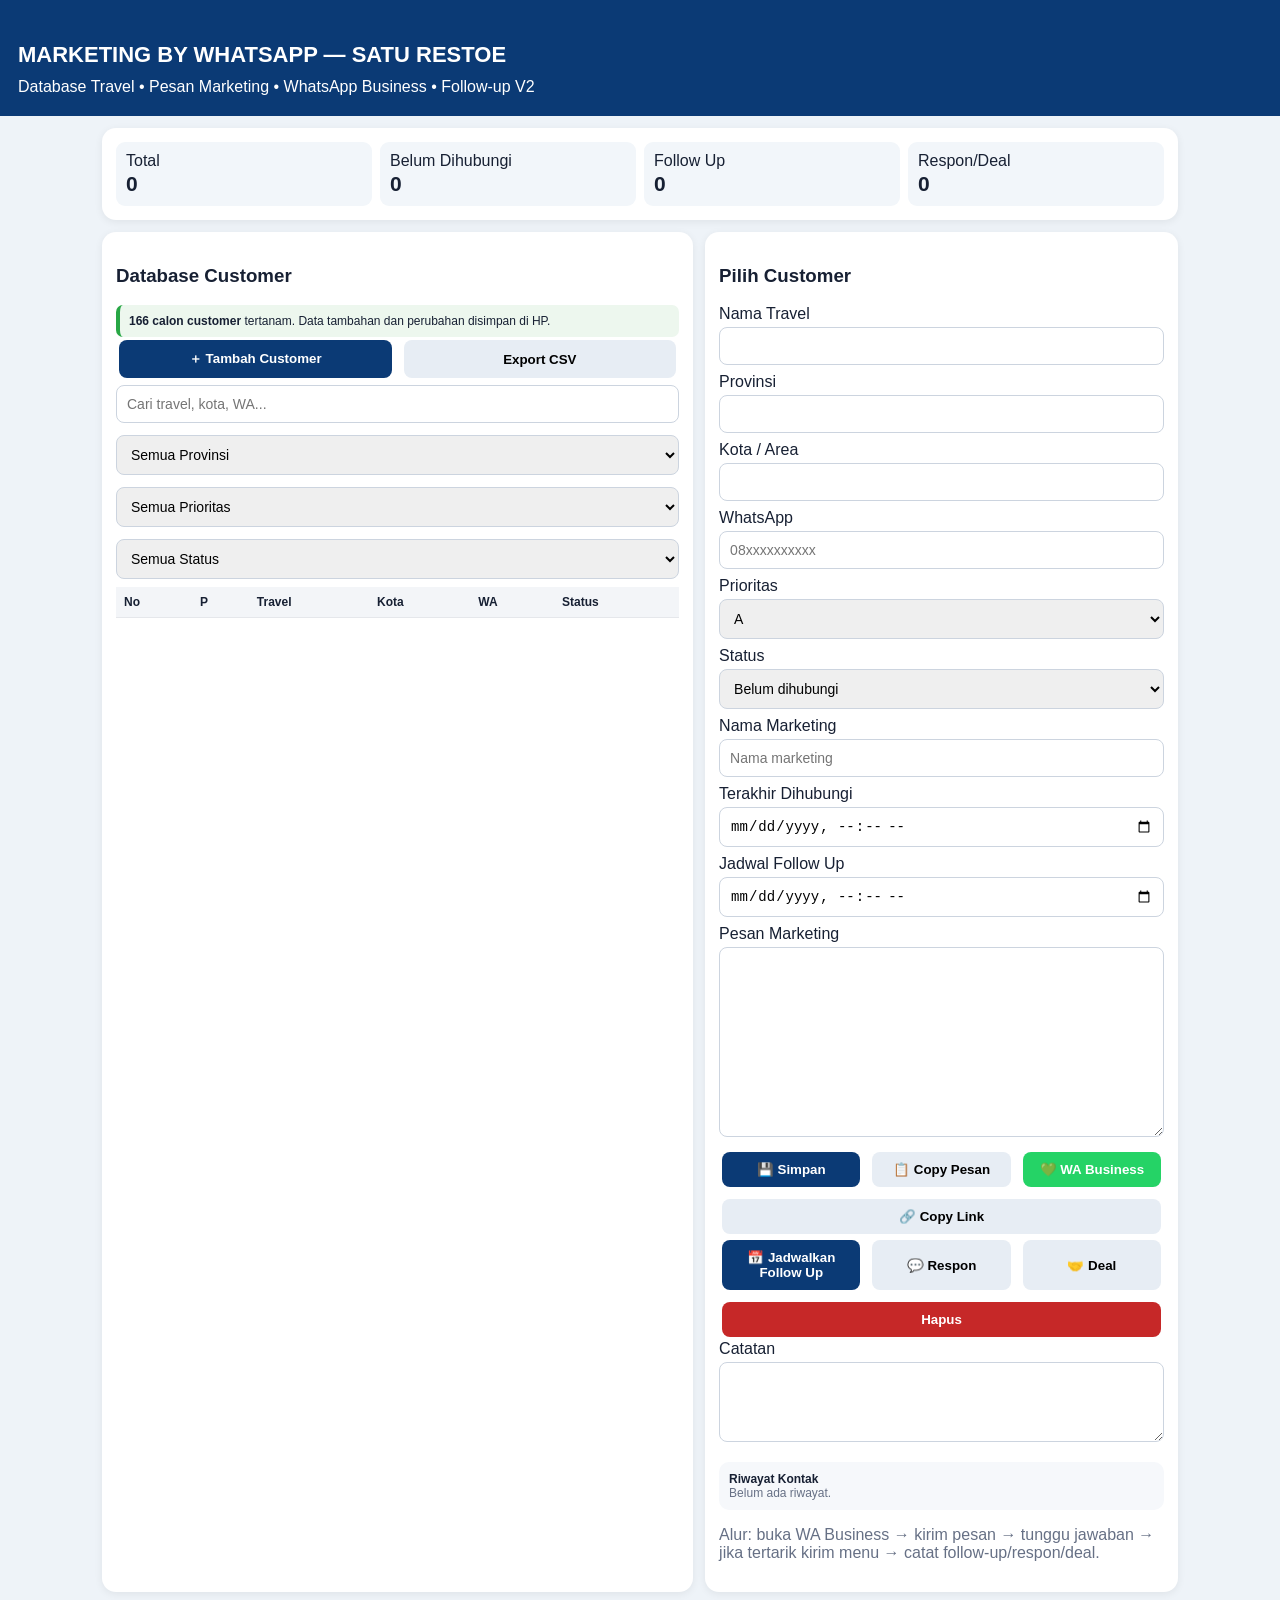
==== commit 6db7e53b: "Fix mobile header overlap with status bar" ====
--- a/app/src/main/assets/index.html
+++ b/app/src/main/assets/index.html
@@ -1 +1 @@
-<!doctype html><html lang="id"><head><meta charset="utf-8"><meta name="viewport" content="width=device-width,initial-scale=1"><title>Marketing By WhatsApp — Satu Restoe V2</title><style>*{box-sizing:border-box}body{margin:0;background:#eef3f8;font-family:Arial;color:#172033}header{background:#0b3a75;color:#fff;padding:18px}h1{margin:0;font-size:22px}.sub{margin-top:5px}.wrap{max-width:1100px;margin:auto;padding:12px}.card{background:#fff;border-radius:14px;padding:14px;margin-bottom:12px;box-shadow:0 2px 9px #0001}.stats{display:grid;grid-template-columns:repeat(4,1fr);gap:8px}.stat{background:#f2f6fa;padding:10px;border-radius:9px}.stat b{display:block;font-size:21px;margin-top:2px}.grid{display:grid;grid-template-columns:1.25fr 1fr;gap:12px}@media(max-width:800px){.grid{grid-template-columns:1fr}.stats{grid-template-columns:1fr 1fr}}input,select,textarea{width:100%;padding:10px;border:1px solid #ccd4df;border-radius:8px;margin:4px 0 8px;font-size:14px}textarea{min-height:190px}button{padding:10px 12px;border:0;border-radius:8px;font-weight:bold;margin:3px;cursor:pointer}.blue{background:#0b3a75;color:#fff}.green{background:#25d366;color:#fff}.gray{background:#e7edf4}.red{background:#c62828;color:#fff}.notice{background:#edf7ee;padding:9px;border-left:4px solid #28a745;border-radius:7px;font-size:12px}.table{overflow:auto;max-height:560px}table{border-collapse:collapse;width:100%;font-size:12px}th,td{padding:8px;border-bottom:1px solid #e5e7eb;text-align:left;white-space:nowrap}th{background:#f3f5f8;position:sticky;top:0}tr.selected,tr:hover{background:#eaf3ff}.history{background:#f6f8fb;border-radius:10px;padding:10px;margin-top:8px;font-size:12px}.hist{padding:6px 0;border-bottom:1px solid #e1e6ed}.muted{color:#667085}.row{display:flex;gap:6px;flex-wrap:wrap}.row button{flex:1;min-width:120px}</style></head><body><header><h1>MARKETING BY WHATSAPP — SATU RESTOE</h1><div class="sub">Database Travel • Pesan Marketing • WhatsApp Business • Follow-up V2</div></header><main class="wrap"><section class="card"><div class="stats"><div class="stat">Total<b id="total">0</b></div><div class="stat">Belum Dihubungi<b id="new">0</b></div><div class="stat">Follow Up<b id="follow">0</b></div><div class="stat">Respon/Deal<b id="resp">0</b></div></div></section><div class="grid"><section class="card"><h3>Database Customer</h3><div class="notice"><b>166 calon customer</b> tertanam. Data tambahan dan perubahan disimpan di HP.</div><div class="row"><button class="blue" onclick="newCustomer()">＋ Tambah Customer</button><button class="gray" onclick="exportCSV()">Export CSV</button></div><input id="search" placeholder="Cari travel, kota, WA..." oninput="render()"><select id="provFilter" onchange="render()"><option value="">Semua Provinsi</option><option>Jawa Barat</option><option>Jawa Tengah</option></select><select id="prioFilter" onchange="render()"><option value="">Semua Prioritas</option><option>A</option><option>B</option></select><select id="statusFilter" onchange="render()"><option value="">Semua Status</option><option>Belum dihubungi</option><option>Sudah dihubungi</option><option>Follow Up</option><option>Respon</option><option>Deal</option></select><div class="table"><table><thead><tr><th>No</th><th>P</th><th>Travel</th><th>Kota</th><th>WA</th><th>Status</th></tr></thead><tbody id="tbody"></tbody></table></div></section><section class="card"><h3 id="title">Pilih Customer</h3><label>Nama Travel</label><input id="name"><label>Provinsi</label><input id="prov"><label>Kota / Area</label><input id="city"><label>WhatsApp</label><input id="phone" placeholder="08xxxxxxxxxx"><label>Prioritas</label><select id="prio"><option>A</option><option>B</option></select><label>Status</label><select id="status"><option>Belum dihubungi</option><option>Sudah dihubungi</option><option>Follow Up</option><option>Respon</option><option>Deal</option></select><label>Nama Marketing</label><input id="marketing" placeholder="Nama marketing"><label>Terakhir Dihubungi</label><input id="lastContact" type="datetime-local"><label>Jadwal Follow Up</label><input id="nextFollow" type="datetime-local"><label>Pesan Marketing</label><textarea id="message"></textarea><div class="row"><button class="blue" onclick="save()">💾 Simpan</button><button class="gray" onclick="copyMsg()">📋 Copy Pesan</button><button class="green" onclick="openWA()">💚 WA Business</button><button class="gray" onclick="copyLink()">🔗 Copy Link</button></div><div class="row"><button class="blue" onclick="markFollowUp()">📅 Jadwalkan Follow Up</button><button class="gray" onclick="markResponse()">💬 Respon</button><button class="gray" onclick="markDeal()">🤝 Deal</button><button class="red" onclick="del()">Hapus</button></div><label>Catatan</label><textarea id="notes" style="min-height:80px"></textarea><div class="history"><b>Riwayat Kontak</b><div id="history" class="muted">Belum ada riwayat.</div></div><p class="muted">Alur: buka WA Business → kirim pesan → tunggu jawaban → jika tertarik kirim menu → catat follow-up/respon/deal.</p></section></div></main><script src="data.js"></script><script>const KEY='satu_restoe_marketing_v2';let data=SEED.map(x=>({prio:x[0],prov:x[1],city:x[2],name:x[3],phone:x[4],status:'Belum dihubungi',notes:'',marketing:'',lastContact:'',nextFollow:'',history:[]})),selected=-1;try{let s=JSON.parse(localStorage.getItem(KEY));if(Array.isArray(s)&&s.length)data=s}catch(e){};const msgTemplate="Assalamu'alaikum Bapak/Ibu [NAMA TRAVEL] 🙏\n\nPerkenalkan, kami dari *Satu Restoe Pangandaran*.\n\nKami ingin menawarkan kerja sama untuk kebutuhan *makan rombongan wisata* yang berkunjung ke Pangandaran. 🍽️🌴\n\nKami menyiapkan *menu khusus rombongan dengan harga yang bersahabat untuk travel*, sehingga perjalanan tamu lebih nyaman dan praktis.\n\nApabila Bapak/Ibu berkenan, kami siap kirimkan *brosur menu & harga* untuk dipertimbangkan sebagai salah satu pilihan tempat makan rombongan.\n\nApakah Bapak/Ibu saat ini memiliki rombongan atau itinerary ke Pangandaran?\n\nTerima kasih 🙏\n*SATU RESTOE PANGANDARAN*";function $(i){return document.getElementById(i)}function esc(s){return String(s??'').replace(/[&<>"']/g,m=>({'&':'&amp;','<':'&lt;','>':'&gt;','"':'&quot;',"'":'&#039;'}[m]))}function saveDB(){localStorage.setItem(KEY,JSON.stringify(data))}function msg(x){return msgTemplate.replaceAll('[NAMA TRAVEL]',x?.name||'').replaceAll('[KOTA]',x?.city||'')}function dt(v){try{return v?new Date(v).toLocaleString('id-ID',{dateStyle:'short',timeStyle:'short'}):'-'}catch(e){return v||'-'}}function render(){let q=($('search').value||'').toLowerCase(),pf=$('provFilter').value,pr=$('prioFilter').value,sf=$('statusFilter').value,t='';data.forEach((x,i)=>{let ok=(!q||[x.name,x.city,x.phone,x.prov].join(' ').toLowerCase().includes(q))&&(!pf||x.prov===pf)&&(!pr||x.prio===pr)&&(!sf||x.status===sf);if(ok)t+=`<tr class="${i===selected?'selected':''}" onclick="pick(${i})"><td>${i+1}</td><td>${esc(x.prio)}</td><td>${esc(x.name)}</td><td>${esc(x.city)}</td><td>${esc(x.phone)}</td><td>${esc(x.status)}</td></tr>`});$('tbody').innerHTML=t;$('total').textContent=data.length;$('new').textContent=data.filter(x=>x.status==='Belum dihubungi').length;$('follow').textContent=data.filter(x=>x.status==='Follow Up').length;$('resp').textContent=data.filter(x=>x.status==='Respon'||x.status==='Deal').length}function historyView(x){let h=x?.history||[];$('history').innerHTML=h.length?h.slice().reverse().map(a=>`<div class="hist">${dt(a.date)} — <b>${esc(a.action)}</b>${a.note?' — '+esc(a.note):''}</div>`).join(''):'Belum ada riwayat.'}function pick(i){selected=i;let x=data[i];$('name').value=x.name||'';$('prov').value=x.prov||'';$('city').value=x.city||'';$('phone').value=x.phone||'';$('prio').value=x.prio||'A';$('status').value=x.status||'Belum dihubungi';$('marketing').value=x.marketing||'';$('lastContact').value=x.lastContact||'';$('nextFollow').value=x.nextFollow||'';$('notes').value=x.notes||'';$('message').value=msg(x);$('title').textContent='Customer #'+(i+1);historyView(x);render()}function newCustomer(){$('title').textContent='Customer Baru';selected=-1;['name','prov','city','phone','marketing','lastContact','nextFollow','notes'].forEach(i=>$(i).value='');$('prio').value='A';$('status').value='Belum dihubungi';$('message').value=msgTemplate;$('history').textContent='Customer baru.'}function save(){let old=selected>=0?data[selected]:null,x={name:$('name').value.trim(),prov:$('prov').value.trim(),city:$('city').value.trim(),phone:$('phone').value.trim(),prio:$('prio').value,status:$('status').value,marketing:$('marketing').value.trim(),lastContact:$('lastContact').value,nextFollow:$('nextFollow').value,notes:$('notes').value.trim(),history:old?.history||[]};if(!x.name)return alert('Nama travel wajib diisi');if(selected<0){data.push(x);selected=data.length-1}else data[selected]=x;saveDB();render();pick(selected);alert('Tersimpan di HP')}function del(){if(selected<0)return alert('Pilih customer');if(confirm('Hapus customer ini?')){data.splice(selected,1);selected=-1;saveDB();render();newCustomer()}}function waLink(){let p=$('phone').value.replace(/\D/g,'');if(p.startsWith('0'))p='62'+p.slice(1);return p?'https://wa.me/'+p+'?text='+encodeURIComponent($('message').value):''}function openWA(){let l=waLink();if(!l)return alert('Nomor WhatsApp belum diisi');if(selected>=0){let x=data[selected];x.status='Sudah dihubungi';x.lastContact=new Date().toISOString().slice(0,16);x.history=x.history||[];x.history.push({date:new Date().toISOString(),action:'Membuka WA Business',note:'Pesan marketing dibuka'});saveDB();$('status').value=x.status;$('lastContact').value=x.lastContact;historyView(x);render()}window.location.href=l}async function copyLink(){let l=waLink();if(!l)return alert('Nomor WhatsApp belum diisi');try{await navigator.clipboard.writeText(l);alert('Link berhasil dicopy')}catch(e){prompt('Copy link ini:',l)}}async function copyMsg(){try{await navigator.clipboard.writeText($('message').value);alert('Pesan berhasil dicopy')}catch(e){prompt('Copy pesan:',$('message').value)}}function markFollowUp(){if(selected<0)return alert('Pilih customer');let x=data[selected];x.status='Follow Up';x.nextFollow=$('nextFollow').value||new Date(Date.now()+172800000).toISOString().slice(0,16);x.history.push({date:new Date().toISOString(),action:'Follow Up dijadwalkan',note:dt(x.nextFollow)});saveDB();pick(selected)}function markResponse(){if(selected<0)return alert('Pilih customer');let x=data[selected];x.status='Respon';x.history.push({date:new Date().toISOString(),action:'Respon diterima',note:''});saveDB();pick(selected)}function markDeal(){if(selected<0)return alert('Pilih customer');let x=data[selected];x.status='Deal';x.history.push({date:new Date().toISOString(),action:'Deal',note:''});saveDB();pick(selected)}function exportCSV(){let h='No,Prioritas,Provinsi,Kota,Nama Travel,WhatsApp,Status,Nama Marketing,Terakhir Dihubungi,Jadwal Follow Up,Catatan\n',b=data.map((x,i)=>[i+1,x.prio,x.prov,x.city,x.name,x.phone,x.status,x.marketing,x.lastContact,x.nextFollow,x.notes].map(v=>'"'+String(v||'').replaceAll('"','""')+'"').join(',')).join('\n'),a=document.createElement('a');a.href=URL.createObjectURL(new Blob([h+b],{type:'text/csv'}));a.download='Satu_Restoe_Customer_V2.csv';a.click()}$('message').value=msgTemplate;render();</script></body></html>+<!doctype html><html lang="id"><head><meta charset="utf-8"><meta name="viewport" content="width=device-width,initial-scale=1"><title>Marketing By WhatsApp — Satu Restoe V2</title><style>*{box-sizing:border-box}body{margin:0;background:#eef3f8;font-family:Arial;color:#172033}header{background:#0b3a75;color:#fff;padding:42px 18px 18px}h1{margin:0;font-size:22px;line-height:1.2}.sub{margin-top:8px;line-height:1.35}.wrap{max-width:1100px;margin:auto;padding:12px}.card{background:#fff;border-radius:14px;padding:14px;margin-bottom:12px;box-shadow:0 2px 9px #0001}.stats{display:grid;grid-template-columns:repeat(4,1fr);gap:8px}.stat{background:#f2f6fa;padding:10px;border-radius:9px}.stat b{display:block;font-size:21px;margin-top:2px}.grid{display:grid;grid-template-columns:1.25fr 1fr;gap:12px}@media(max-width:800px){.grid{grid-template-columns:1fr}.stats{grid-template-columns:1fr 1fr}}input,select,textarea{width:100%;padding:10px;border:1px solid #ccd4df;border-radius:8px;margin:4px 0 8px;font-size:14px}textarea{min-height:190px}button{padding:10px 12px;border:0;border-radius:8px;font-weight:bold;margin:3px;cursor:pointer}.blue{background:#0b3a75;color:#fff}.green{background:#25d366;color:#fff}.gray{background:#e7edf4}.red{background:#c62828;color:#fff}.notice{background:#edf7ee;padding:9px;border-left:4px solid #28a745;border-radius:7px;font-size:12px}.table{overflow:auto;max-height:560px}table{border-collapse:collapse;width:100%;font-size:12px}th,td{padding:8px;border-bottom:1px solid #e5e7eb;text-align:left;white-space:nowrap}th{background:#f3f5f8;position:sticky;top:0}tr.selected,tr:hover{background:#eaf3ff}.history{background:#f6f8fb;border-radius:10px;padding:10px;margin-top:8px;font-size:12px}.hist{padding:6px 0;border-bottom:1px solid #e1e6ed}.muted{color:#667085}.row{display:flex;gap:6px;flex-wrap:wrap}.row button{flex:1;min-width:120px}</style></head><body><header><h1>MARKETING BY WHATSAPP — SATU RESTOE</h1><div class="sub">Database Travel • Pesan Marketing • WhatsApp Business • Follow-up V2</div></header><main class="wrap"><section class="card"><div class="stats"><div class="stat">Total<b id="total">0</b></div><div class="stat">Belum Dihubungi<b id="new">0</b></div><div class="stat">Follow Up<b id="follow">0</b></div><div class="stat">Respon/Deal<b id="resp">0</b></div></div></section><div class="grid"><section class="card"><h3>Database Customer</h3><div class="notice"><b>166 calon customer</b> tertanam. Data tambahan dan perubahan disimpan di HP.</div><div class="row"><button class="blue" onclick="newCustomer()">＋ Tambah Customer</button><button class="gray" onclick="exportCSV()">Export CSV</button></div><input id="search" placeholder="Cari travel, kota, WA..." oninput="render()"><select id="provFilter" onchange="render()"><option value="">Semua Provinsi</option><option>Jawa Barat</option><option>Jawa Tengah</option></select><select id="prioFilter" onchange="render()"><option value="">Semua Prioritas</option><option>A</option><option>B</option></select><select id="statusFilter" onchange="render()"><option value="">Semua Status</option><option>Belum dihubungi</option><option>Sudah dihubungi</option><option>Follow Up</option><option>Respon</option><option>Deal</option></select><div class="table"><table><thead><tr><th>No</th><th>P</th><th>Travel</th><th>Kota</th><th>WA</th><th>Status</th></tr></thead><tbody id="tbody"></tbody></table></div></section><section class="card"><h3 id="title">Pilih Customer</h3><label>Nama Travel</label><input id="name"><label>Provinsi</label><input id="prov"><label>Kota / Area</label><input id="city"><label>WhatsApp</label><input id="phone" placeholder="08xxxxxxxxxx"><label>Prioritas</label><select id="prio"><option>A</option><option>B</option></select><label>Status</label><select id="status"><option>Belum dihubungi</option><option>Sudah dihubungi</option><option>Follow Up</option><option>Respon</option><option>Deal</option></select><label>Nama Marketing</label><input id="marketing" placeholder="Nama marketing"><label>Terakhir Dihubungi</label><input id="lastContact" type="datetime-local"><label>Jadwal Follow Up</label><input id="nextFollow" type="datetime-local"><label>Pesan Marketing</label><textarea id="message"></textarea><div class="row"><button class="blue" onclick="save()">💾 Simpan</button><button class="gray" onclick="copyMsg()">📋 Copy Pesan</button><button class="green" onclick="openWA()">💚 WA Business</button><button class="gray" onclick="copyLink()">🔗 Copy Link</button></div><div class="row"><button class="blue" onclick="markFollowUp()">📅 Jadwalkan Follow Up</button><button class="gray" onclick="markResponse()">💬 Respon</button><button class="gray" onclick="markDeal()">🤝 Deal</button><button class="red" onclick="del()">Hapus</button></div><label>Catatan</label><textarea id="notes" style="min-height:80px"></textarea><div class="history"><b>Riwayat Kontak</b><div id="history" class="muted">Belum ada riwayat.</div></div><p class="muted">Alur: buka WA Business → kirim pesan → tunggu jawaban → jika tertarik kirim menu → catat follow-up/respon/deal.</p></section></div></main><script src="data.js"></script><script>const KEY='satu_restoe_marketing_v2';let data=SEED.map(x=>({prio:x[0],prov:x[1],city:x[2],name:x[3],phone:x[4],status:'Belum dihubungi',notes:'',marketing:'',lastContact:'',nextFollow:'',history:[]})),selected=-1;try{let s=JSON.parse(localStorage.getItem(KEY));if(Array.isArray(s)&&s.length)data=s}catch(e){};const msgTemplate="Assalamu'alaikum Bapak/Ibu [NAMA TRAVEL] 🙏\n\nPerkenalkan, kami dari *Satu Restoe Pangandaran*.\n\nKami ingin menawarkan kerja sama untuk kebutuhan *makan rombongan wisata* yang berkunjung ke Pangandaran. 🍽️🌴\n\nKami menyiapkan *menu khusus rombongan dengan harga yang bersahabat untuk travel*, sehingga perjalanan tamu lebih nyaman dan praktis.\n\nApabila Bapak/Ibu berkenan, kami siap kirimkan *brosur menu & harga* untuk dipertimbangkan sebagai salah satu pilihan tempat makan rombongan.\n\nApakah Bapak/Ibu saat ini memiliki rombongan atau itinerary ke Pangandaran?\n\nTerima kasih 🙏\n*SATU RESTOE PANGANDARAN*";function $(i){return document.getElementById(i)}function esc(s){return String(s??'').replace(/[&<>"']/g,m=>({'&':'&amp;','<':'&lt;','>':'&gt;','"':'&quot;',"'":'&#039;'}[m]))}function saveDB(){localStorage.setItem(KEY,JSON.stringify(data))}function msg(x){return msgTemplate.replaceAll('[NAMA TRAVEL]',x?.name||'').replaceAll('[KOTA]',x?.city||'')}function dt(v){try{return v?new Date(v).toLocaleString('id-ID',{dateStyle:'short',timeStyle:'short'}):'-'}catch(e){return v||'-'}}function render(){let q=($('search').value||'').toLowerCase(),pf=$('provFilter').value,pr=$('prioFilter').value,sf=$('statusFilter').value,t='';data.forEach((x,i)=>{let ok=(!q||[x.name,x.city,x.phone,x.prov].join(' ').toLowerCase().includes(q))&&(!pf||x.prov===pf)&&(!pr||x.prio===pr)&&(!sf||x.status===sf);if(ok)t+=`<tr class="${i===selected?'selected':''}" onclick="pick(${i})"><td>${i+1}</td><td>${esc(x.prio)}</td><td>${esc(x.name)}</td><td>${esc(x.city)}</td><td>${esc(x.phone)}</td><td>${esc(x.status)}</td></tr>`});$('tbody').innerHTML=t;$('total').textContent=data.length;$('new').textContent=data.filter(x=>x.status==='Belum dihubungi').length;$('follow').textContent=data.filter(x=>x.status==='Follow Up').length;$('resp').textContent=data.filter(x=>x.status==='Respon'||x.status==='Deal').length}function historyView(x){let h=x?.history||[];$('history').innerHTML=h.length?h.slice().reverse().map(a=>`<div class="hist">${dt(a.date)} — <b>${esc(a.action)}</b>${a.note?' — '+esc(a.note):''}</div>`).join(''):'Belum ada riwayat.'}function pick(i){selected=i;let x=data[i];$('name').value=x.name||'';$('prov').value=x.prov||'';$('city').value=x.city||'';$('phone').value=x.phone||'';$('prio').value=x.prio||'A';$('status').value=x.status||'Belum dihubungi';$('marketing').value=x.marketing||'';$('lastContact').value=x.lastContact||'';$('nextFollow').value=x.nextFollow||'';$('notes').value=x.notes||'';$('message').value=msg(x);$('title').textContent='Customer #'+(i+1);historyView(x);render()}function newCustomer(){$('title').textContent='Customer Baru';selected=-1;['name','prov','city','phone','marketing','lastContact','nextFollow','notes'].forEach(i=>$(i).value='');$('prio').value='A';$('status').value='Belum dihubungi';$('message').value=msgTemplate;$('history').textContent='Customer baru.'}function save(){let old=selected>=0?data[selected]:null,x={name:$('name').value.trim(),prov:$('prov').value.trim(),city:$('city').value.trim(),phone:$('phone').value.trim(),prio:$('prio').value,status:$('status').value,marketing:$('marketing').value.trim(),lastContact:$('lastContact').value,nextFollow:$('nextFollow').value,notes:$('notes').value.trim(),history:old?.history||[]};if(!x.name)return alert('Nama travel wajib diisi');if(selected<0){data.push(x);selected=data.length-1}else data[selected]=x;saveDB();render();pick(selected);alert('Tersimpan di HP')}function del(){if(selected<0)return alert('Pilih customer');if(confirm('Hapus customer ini?')){data.splice(selected,1);selected=-1;saveDB();render();newCustomer()}}function waLink(){let p=$('phone').value.replace(/\D/g,'');if(p.startsWith('0'))p='62'+p.slice(1);return p?'https://wa.me/'+p+'?text='+encodeURIComponent($('message').value):''}function openWA(){let l=waLink();if(!l)return alert('Nomor WhatsApp belum diisi');if(selected>=0){let x=data[selected];x.status='Sudah dihubungi';x.lastContact=new Date().toISOString().slice(0,16);x.history=x.history||[];x.history.push({date:new Date().toISOString(),action:'Membuka WA Business',note:'Pesan marketing dibuka'});saveDB();$('status').value=x.status;$('lastContact').value=x.lastContact;historyView(x);render()}window.location.href=l}async function copyLink(){let l=waLink();if(!l)return alert('Nomor WhatsApp belum diisi');try{await navigator.clipboard.writeText(l);alert('Link berhasil dicopy')}catch(e){prompt('Copy link ini:',l)}}async function copyMsg(){try{await navigator.clipboard.writeText($('message').value);alert('Pesan berhasil dicopy')}catch(e){prompt('Copy pesan:',$('message').value)}}function markFollowUp(){if(selected<0)return alert('Pilih customer');let x=data[selected];x.status='Follow Up';x.nextFollow=$('nextFollow').value||new Date(Date.now()+172800000).toISOString().slice(0,16);x.history.push({date:new Date().toISOString(),action:'Follow Up dijadwalkan',note:dt(x.nextFollow)});saveDB();pick(selected)}function markResponse(){if(selected<0)return alert('Pilih customer');let x=data[selected];x.status='Respon';x.history.push({date:new Date().toISOString(),action:'Respon diterima',note:''});saveDB();pick(selected)}function markDeal(){if(selected<0)return alert('Pilih customer');let x=data[selected];x.status='Deal';x.history.push({date:new Date().toISOString(),action:'Deal',note:''});saveDB();pick(selected)}function exportCSV(){let h='No,Prioritas,Provinsi,Kota,Nama Travel,WhatsApp,Status,Nama Marketing,Terakhir Dihubungi,Jadwal Follow Up,Catatan\n',b=data.map((x,i)=>[i+1,x.prio,x.prov,x.city,x.name,x.phone,x.status,x.marketing,x.lastContact,x.nextFollow,x.notes].map(v=>'"'+String(v||'').replaceAll('"','""')+'"').join(',')).join('\n'),a=document.createElement('a');a.href=URL.createObjectURL(new Blob([h+b],{type:'text/csv'}));a.download='Satu_Restoe_Customer_V2.csv';a.click()}$('message').value=msgTemplate;render();</script></body></html>
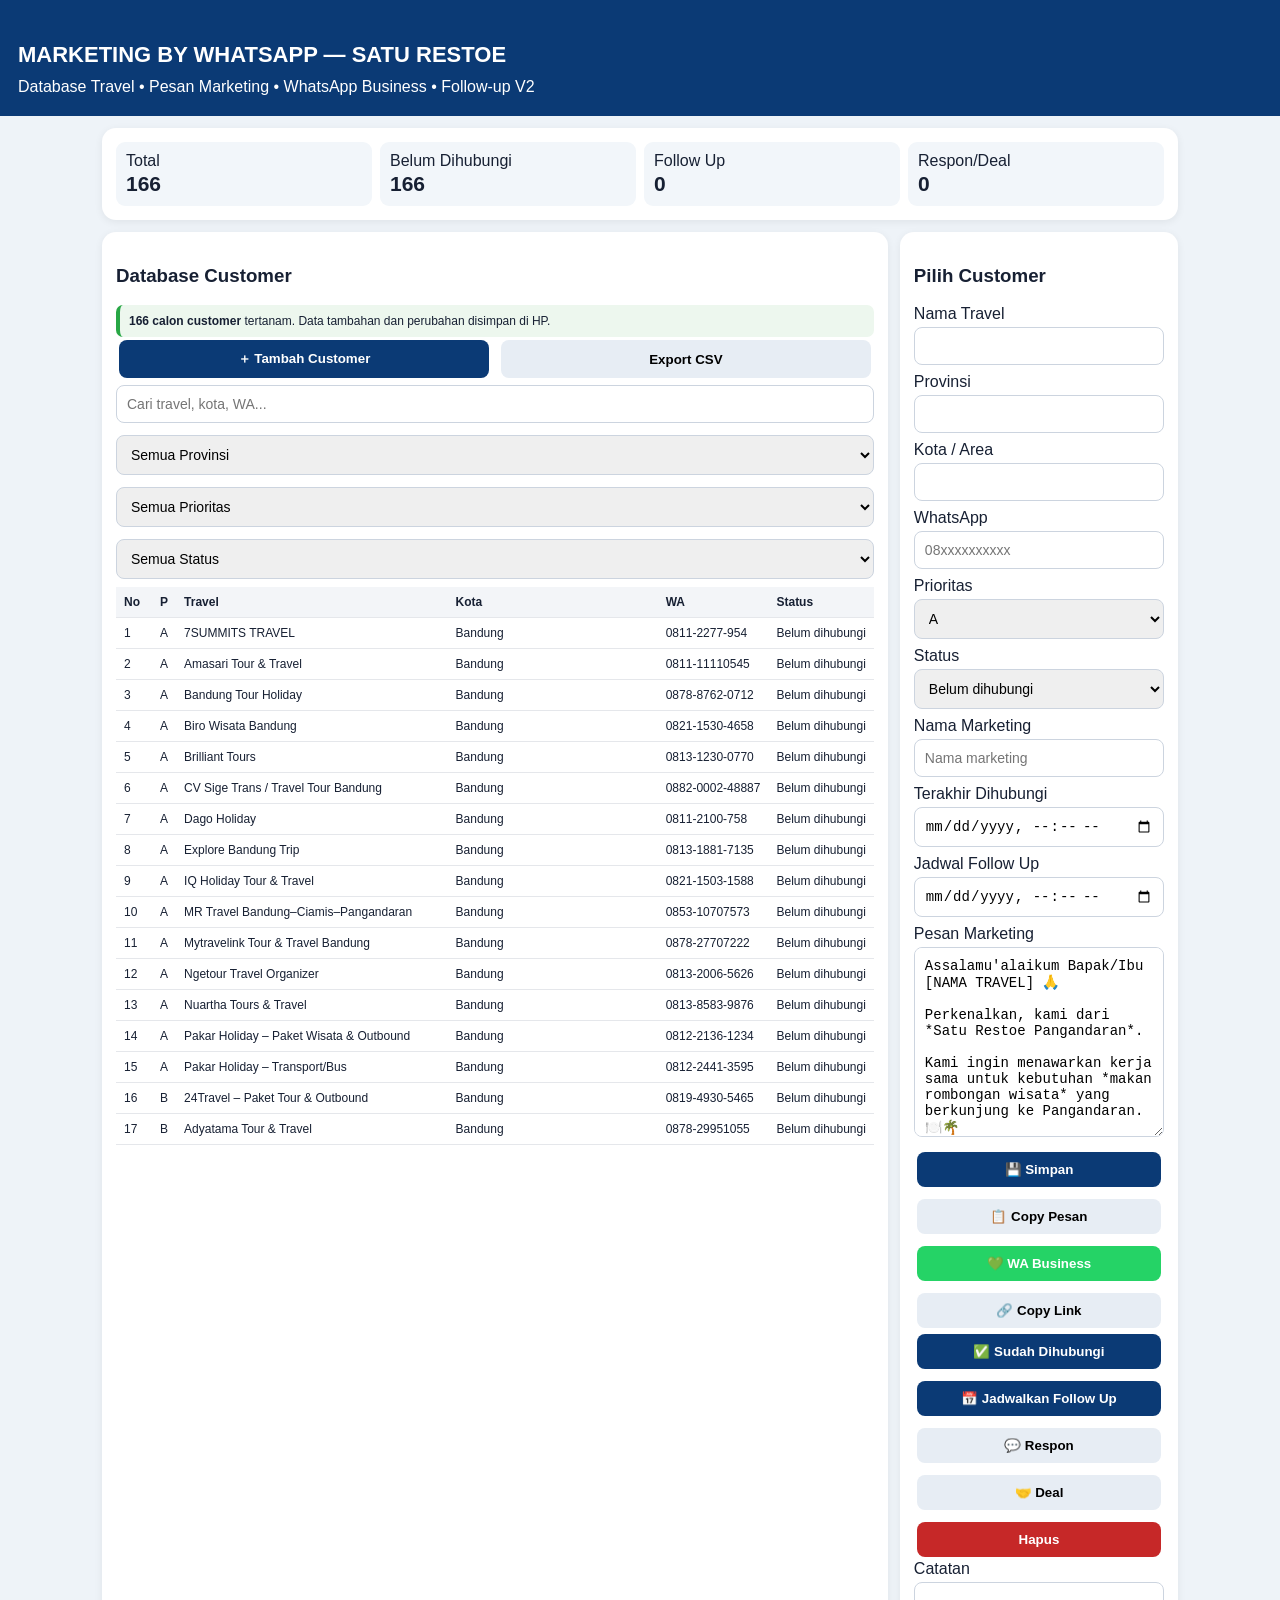
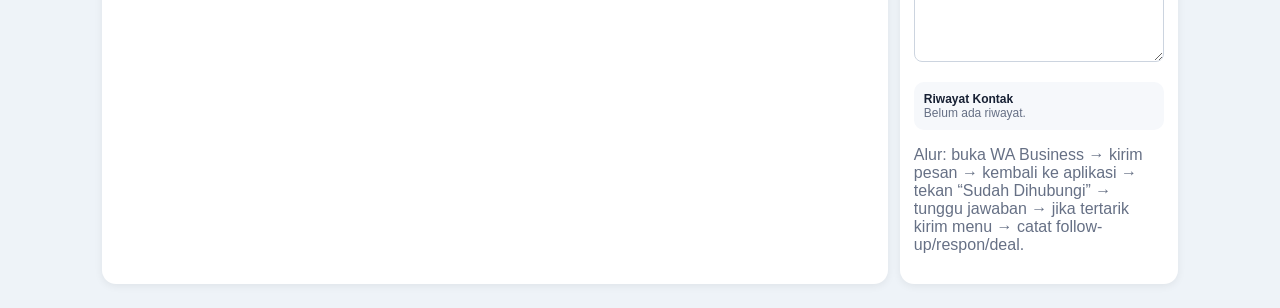
==== commit 3e26a2de: "Fix WhatsApp contact status workflow" ====
--- a/app/src/main/assets/index.html
+++ b/app/src/main/assets/index.html
@@ -1 +1 @@
-<!doctype html><html lang="id"><head><meta charset="utf-8"><meta name="viewport" content="width=device-width,initial-scale=1"><title>Marketing By WhatsApp — Satu Restoe V2</title><style>*{box-sizing:border-box}body{margin:0;background:#eef3f8;font-family:Arial;color:#172033}header{background:#0b3a75;color:#fff;padding:42px 18px 18px}h1{margin:0;font-size:22px;line-height:1.2}.sub{margin-top:8px;line-height:1.35}.wrap{max-width:1100px;margin:auto;padding:12px}.card{background:#fff;border-radius:14px;padding:14px;margin-bottom:12px;box-shadow:0 2px 9px #0001}.stats{display:grid;grid-template-columns:repeat(4,1fr);gap:8px}.stat{background:#f2f6fa;padding:10px;border-radius:9px}.stat b{display:block;font-size:21px;margin-top:2px}.grid{display:grid;grid-template-columns:1.25fr 1fr;gap:12px}@media(max-width:800px){.grid{grid-template-columns:1fr}.stats{grid-template-columns:1fr 1fr}}input,select,textarea{width:100%;padding:10px;border:1px solid #ccd4df;border-radius:8px;margin:4px 0 8px;font-size:14px}textarea{min-height:190px}button{padding:10px 12px;border:0;border-radius:8px;font-weight:bold;margin:3px;cursor:pointer}.blue{background:#0b3a75;color:#fff}.green{background:#25d366;color:#fff}.gray{background:#e7edf4}.red{background:#c62828;color:#fff}.notice{background:#edf7ee;padding:9px;border-left:4px solid #28a745;border-radius:7px;font-size:12px}.table{overflow:auto;max-height:560px}table{border-collapse:collapse;width:100%;font-size:12px}th,td{padding:8px;border-bottom:1px solid #e5e7eb;text-align:left;white-space:nowrap}th{background:#f3f5f8;position:sticky;top:0}tr.selected,tr:hover{background:#eaf3ff}.history{background:#f6f8fb;border-radius:10px;padding:10px;margin-top:8px;font-size:12px}.hist{padding:6px 0;border-bottom:1px solid #e1e6ed}.muted{color:#667085}.row{display:flex;gap:6px;flex-wrap:wrap}.row button{flex:1;min-width:120px}</style></head><body><header><h1>MARKETING BY WHATSAPP — SATU RESTOE</h1><div class="sub">Database Travel • Pesan Marketing • WhatsApp Business • Follow-up V2</div></header><main class="wrap"><section class="card"><div class="stats"><div class="stat">Total<b id="total">0</b></div><div class="stat">Belum Dihubungi<b id="new">0</b></div><div class="stat">Follow Up<b id="follow">0</b></div><div class="stat">Respon/Deal<b id="resp">0</b></div></div></section><div class="grid"><section class="card"><h3>Database Customer</h3><div class="notice"><b>166 calon customer</b> tertanam. Data tambahan dan perubahan disimpan di HP.</div><div class="row"><button class="blue" onclick="newCustomer()">＋ Tambah Customer</button><button class="gray" onclick="exportCSV()">Export CSV</button></div><input id="search" placeholder="Cari travel, kota, WA..." oninput="render()"><select id="provFilter" onchange="render()"><option value="">Semua Provinsi</option><option>Jawa Barat</option><option>Jawa Tengah</option></select><select id="prioFilter" onchange="render()"><option value="">Semua Prioritas</option><option>A</option><option>B</option></select><select id="statusFilter" onchange="render()"><option value="">Semua Status</option><option>Belum dihubungi</option><option>Sudah dihubungi</option><option>Follow Up</option><option>Respon</option><option>Deal</option></select><div class="table"><table><thead><tr><th>No</th><th>P</th><th>Travel</th><th>Kota</th><th>WA</th><th>Status</th></tr></thead><tbody id="tbody"></tbody></table></div></section><section class="card"><h3 id="title">Pilih Customer</h3><label>Nama Travel</label><input id="name"><label>Provinsi</label><input id="prov"><label>Kota / Area</label><input id="city"><label>WhatsApp</label><input id="phone" placeholder="08xxxxxxxxxx"><label>Prioritas</label><select id="prio"><option>A</option><option>B</option></select><label>Status</label><select id="status"><option>Belum dihubungi</option><option>Sudah dihubungi</option><option>Follow Up</option><option>Respon</option><option>Deal</option></select><label>Nama Marketing</label><input id="marketing" placeholder="Nama marketing"><label>Terakhir Dihubungi</label><input id="lastContact" type="datetime-local"><label>Jadwal Follow Up</label><input id="nextFollow" type="datetime-local"><label>Pesan Marketing</label><textarea id="message"></textarea><div class="row"><button class="blue" onclick="save()">💾 Simpan</button><button class="gray" onclick="copyMsg()">📋 Copy Pesan</button><button class="green" onclick="openWA()">💚 WA Business</button><button class="gray" onclick="copyLink()">🔗 Copy Link</button></div><div class="row"><button class="blue" onclick="markFollowUp()">📅 Jadwalkan Follow Up</button><button class="gray" onclick="markResponse()">💬 Respon</button><button class="gray" onclick="markDeal()">🤝 Deal</button><button class="red" onclick="del()">Hapus</button></div><label>Catatan</label><textarea id="notes" style="min-height:80px"></textarea><div class="history"><b>Riwayat Kontak</b><div id="history" class="muted">Belum ada riwayat.</div></div><p class="muted">Alur: buka WA Business → kirim pesan → tunggu jawaban → jika tertarik kirim menu → catat follow-up/respon/deal.</p></section></div></main><script src="data.js"></script><script>const KEY='satu_restoe_marketing_v2';let data=SEED.map(x=>({prio:x[0],prov:x[1],city:x[2],name:x[3],phone:x[4],status:'Belum dihubungi',notes:'',marketing:'',lastContact:'',nextFollow:'',history:[]})),selected=-1;try{let s=JSON.parse(localStorage.getItem(KEY));if(Array.isArray(s)&&s.length)data=s}catch(e){};const msgTemplate="Assalamu'alaikum Bapak/Ibu [NAMA TRAVEL] 🙏\n\nPerkenalkan, kami dari *Satu Restoe Pangandaran*.\n\nKami ingin menawarkan kerja sama untuk kebutuhan *makan rombongan wisata* yang berkunjung ke Pangandaran. 🍽️🌴\n\nKami menyiapkan *menu khusus rombongan dengan harga yang bersahabat untuk travel*, sehingga perjalanan tamu lebih nyaman dan praktis.\n\nApabila Bapak/Ibu berkenan, kami siap kirimkan *brosur menu & harga* untuk dipertimbangkan sebagai salah satu pilihan tempat makan rombongan.\n\nApakah Bapak/Ibu saat ini memiliki rombongan atau itinerary ke Pangandaran?\n\nTerima kasih 🙏\n*SATU RESTOE PANGANDARAN*";function $(i){return document.getElementById(i)}function esc(s){return String(s??'').replace(/[&<>"']/g,m=>({'&':'&amp;','<':'&lt;','>':'&gt;','"':'&quot;',"'":'&#039;'}[m]))}function saveDB(){localStorage.setItem(KEY,JSON.stringify(data))}function msg(x){return msgTemplate.replaceAll('[NAMA TRAVEL]',x?.name||'').replaceAll('[KOTA]',x?.city||'')}function dt(v){try{return v?new Date(v).toLocaleString('id-ID',{dateStyle:'short',timeStyle:'short'}):'-'}catch(e){return v||'-'}}function render(){let q=($('search').value||'').toLowerCase(),pf=$('provFilter').value,pr=$('prioFilter').value,sf=$('statusFilter').value,t='';data.forEach((x,i)=>{let ok=(!q||[x.name,x.city,x.phone,x.prov].join(' ').toLowerCase().includes(q))&&(!pf||x.prov===pf)&&(!pr||x.prio===pr)&&(!sf||x.status===sf);if(ok)t+=`<tr class="${i===selected?'selected':''}" onclick="pick(${i})"><td>${i+1}</td><td>${esc(x.prio)}</td><td>${esc(x.name)}</td><td>${esc(x.city)}</td><td>${esc(x.phone)}</td><td>${esc(x.status)}</td></tr>`});$('tbody').innerHTML=t;$('total').textContent=data.length;$('new').textContent=data.filter(x=>x.status==='Belum dihubungi').length;$('follow').textContent=data.filter(x=>x.status==='Follow Up').length;$('resp').textContent=data.filter(x=>x.status==='Respon'||x.status==='Deal').length}function historyView(x){let h=x?.history||[];$('history').innerHTML=h.length?h.slice().reverse().map(a=>`<div class="hist">${dt(a.date)} — <b>${esc(a.action)}</b>${a.note?' — '+esc(a.note):''}</div>`).join(''):'Belum ada riwayat.'}function pick(i){selected=i;let x=data[i];$('name').value=x.name||'';$('prov').value=x.prov||'';$('city').value=x.city||'';$('phone').value=x.phone||'';$('prio').value=x.prio||'A';$('status').value=x.status||'Belum dihubungi';$('marketing').value=x.marketing||'';$('lastContact').value=x.lastContact||'';$('nextFollow').value=x.nextFollow||'';$('notes').value=x.notes||'';$('message').value=msg(x);$('title').textContent='Customer #'+(i+1);historyView(x);render()}function newCustomer(){$('title').textContent='Customer Baru';selected=-1;['name','prov','city','phone','marketing','lastContact','nextFollow','notes'].forEach(i=>$(i).value='');$('prio').value='A';$('status').value='Belum dihubungi';$('message').value=msgTemplate;$('history').textContent='Customer baru.'}function save(){let old=selected>=0?data[selected]:null,x={name:$('name').value.trim(),prov:$('prov').value.trim(),city:$('city').value.trim(),phone:$('phone').value.trim(),prio:$('prio').value,status:$('status').value,marketing:$('marketing').value.trim(),lastContact:$('lastContact').value,nextFollow:$('nextFollow').value,notes:$('notes').value.trim(),history:old?.history||[]};if(!x.name)return alert('Nama travel wajib diisi');if(selected<0){data.push(x);selected=data.length-1}else data[selected]=x;saveDB();render();pick(selected);alert('Tersimpan di HP')}function del(){if(selected<0)return alert('Pilih customer');if(confirm('Hapus customer ini?')){data.splice(selected,1);selected=-1;saveDB();render();newCustomer()}}function waLink(){let p=$('phone').value.replace(/\D/g,'');if(p.startsWith('0'))p='62'+p.slice(1);return p?'https://wa.me/'+p+'?text='+encodeURIComponent($('message').value):''}function openWA(){let l=waLink();if(!l)return alert('Nomor WhatsApp belum diisi');if(selected>=0){let x=data[selected];x.status='Sudah dihubungi';x.lastContact=new Date().toISOString().slice(0,16);x.history=x.history||[];x.history.push({date:new Date().toISOString(),action:'Membuka WA Business',note:'Pesan marketing dibuka'});saveDB();$('status').value=x.status;$('lastContact').value=x.lastContact;historyView(x);render()}window.location.href=l}async function copyLink(){let l=waLink();if(!l)return alert('Nomor WhatsApp belum diisi');try{await navigator.clipboard.writeText(l);alert('Link berhasil dicopy')}catch(e){prompt('Copy link ini:',l)}}async function copyMsg(){try{await navigator.clipboard.writeText($('message').value);alert('Pesan berhasil dicopy')}catch(e){prompt('Copy pesan:',$('message').value)}}function markFollowUp(){if(selected<0)return alert('Pilih customer');let x=data[selected];x.status='Follow Up';x.nextFollow=$('nextFollow').value||new Date(Date.now()+172800000).toISOString().slice(0,16);x.history.push({date:new Date().toISOString(),action:'Follow Up dijadwalkan',note:dt(x.nextFollow)});saveDB();pick(selected)}function markResponse(){if(selected<0)return alert('Pilih customer');let x=data[selected];x.status='Respon';x.history.push({date:new Date().toISOString(),action:'Respon diterima',note:''});saveDB();pick(selected)}function markDeal(){if(selected<0)return alert('Pilih customer');let x=data[selected];x.status='Deal';x.history.push({date:new Date().toISOString(),action:'Deal',note:''});saveDB();pick(selected)}function exportCSV(){let h='No,Prioritas,Provinsi,Kota,Nama Travel,WhatsApp,Status,Nama Marketing,Terakhir Dihubungi,Jadwal Follow Up,Catatan\n',b=data.map((x,i)=>[i+1,x.prio,x.prov,x.city,x.name,x.phone,x.status,x.marketing,x.lastContact,x.nextFollow,x.notes].map(v=>'"'+String(v||'').replaceAll('"','""')+'"').join(',')).join('\n'),a=document.createElement('a');a.href=URL.createObjectURL(new Blob([h+b],{type:'text/csv'}));a.download='Satu_Restoe_Customer_V2.csv';a.click()}$('message').value=msgTemplate;render();</script></body></html>+<!doctype html><html lang="id"><head><meta charset="utf-8"><meta name="viewport" content="width=device-width,initial-scale=1"><title>Marketing By WhatsApp — Satu Restoe V2</title><style>*{box-sizing:border-box}body{margin:0;background:#eef3f8;font-family:Arial;color:#172033}header{background:#0b3a75;color:#fff;padding:42px 18px 18px}h1{margin:0;font-size:22px;line-height:1.2}.sub{margin-top:8px;line-height:1.35}.wrap{max-width:1100px;margin:auto;padding:12px}.card{background:#fff;border-radius:14px;padding:14px;margin-bottom:12px;box-shadow:0 2px 9px #0001}.stats{display:grid;grid-template-columns:repeat(4,1fr);gap:8px}.stat{background:#f2f6fa;padding:10px;border-radius:9px}.stat b{display:block;font-size:21px;margin-top:2px}.grid{display:grid;grid-template-columns:1.25fr 1fr;gap:12px}@media(max-width:800px){.grid{grid-template-columns:1fr}.stats{grid-template-columns:1fr 1fr}}input,select,textarea{width:100%;padding:10px;border:1px solid #ccd4df;border-radius:8px;margin:4px 0 8px;font-size:14px}textarea{min-height:190px}button{padding:10px 12px;border:0;border-radius:8px;font-weight:bold;margin:3px;cursor:pointer}.blue{background:#0b3a75;color:#fff}.green{background:#25d366;color:#fff}.gray{background:#e7edf4}.red{background:#c62828;color:#fff}.notice{background:#edf7ee;padding:9px;border-left:4px solid #28a745;border-radius:7px;font-size:12px}.table{overflow:auto;max-height:560px}table{border-collapse:collapse;width:100%;font-size:12px}th,td{padding:8px;border-bottom:1px solid #e5e7eb;text-align:left;white-space:nowrap}th{background:#f3f5f8;position:sticky;top:0}tr.selected,tr:hover{background:#eaf3ff}.history{background:#f6f8fb;border-radius:10px;padding:10px;margin-top:8px;font-size:12px}.hist{padding:6px 0;border-bottom:1px solid #e1e6ed}.muted{color:#667085}.row{display:flex;gap:6px;flex-wrap:wrap}.row button{flex:1;min-width:120px}</style></head><body><header><h1>MARKETING BY WHATSAPP — SATU RESTOE</h1><div class="sub">Database Travel • Pesan Marketing • WhatsApp Business • Follow-up V2</div></header><main class="wrap"><section class="card"><div class="stats"><div class="stat">Total<b id="total">0</b></div><div class="stat">Belum Dihubungi<b id="new">0</b></div><div class="stat">Follow Up<b id="follow">0</b></div><div class="stat">Respon/Deal<b id="resp">0</b></div></div></section><div class="grid"><section class="card"><h3>Database Customer</h3><div class="notice"><b>166 calon customer</b> tertanam. Data tambahan dan perubahan disimpan di HP.</div><div class="row"><button class="blue" onclick="newCustomer()">＋ Tambah Customer</button><button class="gray" onclick="exportCSV()">Export CSV</button></div><input id="search" placeholder="Cari travel, kota, WA..." oninput="render()"><select id="provFilter" onchange="render()"><option value="">Semua Provinsi</option><option>Jawa Barat</option><option>Jawa Tengah</option></select><select id="prioFilter" onchange="render()"><option value="">Semua Prioritas</option><option>A</option><option>B</option></select><select id="statusFilter" onchange="render()"><option value="">Semua Status</option><option>Belum dihubungi</option><option>Sudah dihubungi</option><option>Follow Up</option><option>Respon</option><option>Deal</option></select><div class="table"><table><thead><tr><th>No</th><th>P</th><th>Travel</th><th>Kota</th><th>WA</th><th>Status</th></tr></thead><tbody id="tbody"></tbody></table></div></section><section class="card"><h3 id="title">Pilih Customer</h3><label>Nama Travel</label><input id="name"><label>Provinsi</label><input id="prov"><label>Kota / Area</label><input id="city"><label>WhatsApp</label><input id="phone" placeholder="08xxxxxxxxxx"><label>Prioritas</label><select id="prio"><option>A</option><option>B</option></select><label>Status</label><select id="status"><option>Belum dihubungi</option><option>Sudah dihubungi</option><option>Follow Up</option><option>Respon</option><option>Deal</option></select><label>Nama Marketing</label><input id="marketing" placeholder="Nama marketing"><label>Terakhir Dihubungi</label><input id="lastContact" type="datetime-local"><label>Jadwal Follow Up</label><input id="nextFollow" type="datetime-local"><label>Pesan Marketing</label><textarea id="message"></textarea><div class="row"><button class="blue" onclick="save()">💾 Simpan</button><button class="gray" onclick="copyMsg()">📋 Copy Pesan</button><button class="green" onclick="openWA()">💚 WA Business</button><button class="gray" onclick="copyLink()">🔗 Copy Link</button></div><div class="row"><button class="blue" onclick="markContacted()">✅ Sudah Dihubungi</button><button class="blue" onclick="markFollowUp()">📅 Jadwalkan Follow Up</button><button class="gray" onclick="markResponse()">💬 Respon</button><button class="gray" onclick="markDeal()">🤝 Deal</button><button class="red" onclick="del()">Hapus</button></div><label>Catatan</label><textarea id="notes" style="min-height:80px"></textarea><div class="history"><b>Riwayat Kontak</b><div id="history" class="muted">Belum ada riwayat.</div></div><p class="muted">Alur: buka WA Business → kirim pesan → kembali ke aplikasi → tekan “Sudah Dihubungi” → tunggu jawaban → jika tertarik kirim menu → catat follow-up/respon/deal.</p></section></div></main><script src="data.js"></script><script>const KEY='satu_restoe_marketing_v2';let data=SEED.map(x=>({prio:x[0],prov:x[1],city:x[2],name:x[3],phone:x[4],status:'Belum dihubungi',notes:'',marketing:'',lastContact:'',nextFollow:'',history:[]})),selected=-1;try{let s=JSON.parse(localStorage.getItem(KEY));if(Array.isArray(s)&&s.length)data=s}catch(e){};const msgTemplate="Assalamu'alaikum Bapak/Ibu [NAMA TRAVEL] 🙏\n\nPerkenalkan, kami dari *Satu Restoe Pangandaran*.\n\nKami ingin menawarkan kerja sama untuk kebutuhan *makan rombongan wisata* yang berkunjung ke Pangandaran. 🍽️🌴\n\nKami menyiapkan *menu khusus rombongan dengan harga yang bersahabat untuk travel*, sehingga perjalanan tamu lebih nyaman dan praktis.\n\nApabila Bapak/Ibu berkenan, kami siap kirimkan *brosur menu & harga* untuk dipertimbangkan sebagai salah satu pilihan tempat makan rombongan.\n\nApakah Bapak/Ibu saat ini memiliki rombongan atau itinerary ke Pangandaran?\n\nTerima kasih 🙏\n*SATU RESTOE PANGANDARAN*";function $(i){return document.getElementById(i)}function esc(s){return String(s??'').replace(/[&<>"']/g,m=>({'&':'&amp;','<':'&lt;','>':'&gt;','"':'&quot;',"'":'&#039;'}[m]))}function saveDB(){localStorage.setItem(KEY,JSON.stringify(data))}function msg(x){return msgTemplate.replaceAll('[NAMA TRAVEL]',x?.name||'').replaceAll('[KOTA]',x?.city||'')}function dt(v){try{return v?new Date(v).toLocaleString('id-ID',{dateStyle:'short',timeStyle:'short'}):'-'}catch(e){return v||'-'}}function render(){let q=($('search').value||'').toLowerCase(),pf=$('provFilter').value,pr=$('prioFilter').value,sf=$('statusFilter').value,t='';data.forEach((x,i)=>{let ok=(!q||[x.name,x.city,x.phone,x.prov].join(' ').toLowerCase().includes(q))&&(!pf||x.prov===pf)&&(!pr||x.prio===pr)&&(!sf||x.status===sf);if(ok)t+=`<tr class="${i===selected?'selected':''}" onclick="pick(${i})"><td>${i+1}</td><td>${esc(x.prio)}</td><td>${esc(x.name)}</td><td>${esc(x.city)}</td><td>${esc(x.phone)}</td><td>${esc(x.status)}</td></tr>`});$('tbody').innerHTML=t;$('total').textContent=data.length;$('new').textContent=data.filter(x=>x.status==='Belum dihubungi').length;$('follow').textContent=data.filter(x=>x.status==='Follow Up').length;$('resp').textContent=data.filter(x=>x.status==='Respon'||x.status==='Deal').length}function historyView(x){let h=x?.history||[];$('history').innerHTML=h.length?h.slice().reverse().map(a=>`<div class="hist">${dt(a.date)} — <b>${esc(a.action)}</b>${a.note?' — '+esc(a.note):''}</div>`).join(''):'Belum ada riwayat.'}function pick(i){selected=i;let x=data[i];$('name').value=x.name||'';$('prov').value=x.prov||'';$('city').value=x.city||'';$('phone').value=x.phone||'';$('prio').value=x.prio||'A';$('status').value=x.status||'Belum dihubungi';$('marketing').value=x.marketing||'';$('lastContact').value=x.lastContact||'';$('nextFollow').value=x.nextFollow||'';$('notes').value=x.notes||'';$('message').value=msg(x);$('title').textContent='Customer #'+(i+1);historyView(x);render()}function newCustomer(){$('title').textContent='Customer Baru';selected=-1;['name','prov','city','phone','marketing','lastContact','nextFollow','notes'].forEach(i=>$(i).value='');$('prio').value='A';$('status').value='Belum dihubungi';$('message').value=msgTemplate;$('history').textContent='Customer baru.'}function save(){let old=selected>=0?data[selected]:null,x={name:$('name').value.trim(),prov:$('prov').value.trim(),city:$('city').value.trim(),phone:$('phone').value.trim(),prio:$('prio').value,status:$('status').value,marketing:$('marketing').value.trim(),lastContact:$('lastContact').value,nextFollow:$('nextFollow').value,notes:$('notes').value.trim(),history:old?.history||[]};if(!x.name)return alert('Nama travel wajib diisi');if(selected<0){data.push(x);selected=data.length-1}else data[selected]=x;saveDB();render();pick(selected);alert('Tersimpan di HP')}function del(){if(selected<0)return alert('Pilih customer');if(confirm('Hapus customer ini?')){data.splice(selected,1);selected=-1;saveDB();render();newCustomer()}}function waLink(){let p=$('phone').value.replace(/\D/g,'');if(p.startsWith('0'))p='62'+p.slice(1);return p?'https://wa.me/'+p+'?text='+encodeURIComponent($('message').value):''}function openWA(){let l=waLink();if(!l)return alert('Nomor WhatsApp belum diisi');window.location.href=l}function markContacted(){if(selected<0)return alert('Pilih customer');let x=data[selected];x.status='Sudah dihubungi';x.lastContact=new Date().toISOString().slice(0,16);x.history=x.history||[];x.history.push({date:new Date().toISOString(),action:'Sudah dihubungi',note:'Ditandai manual setelah pesan dikirim'});saveDB();$('status').value=x.status;$('lastContact').value=x.lastContact;historyView(x);render()}async function copyLink(){let l=waLink();if(!l)return alert('Nomor WhatsApp belum diisi');try{await navigator.clipboard.writeText(l);alert('Link berhasil dicopy')}catch(e){prompt('Copy link ini:',l)}}async function copyMsg(){try{await navigator.clipboard.writeText($('message').value);alert('Pesan berhasil dicopy')}catch(e){prompt('Copy pesan:',$('message').value)}}function markFollowUp(){if(selected<0)return alert('Pilih customer');let x=data[selected];x.status='Follow Up';x.nextFollow=$('nextFollow').value||new Date(Date.now()+172800000).toISOString().slice(0,16);x.history=x.history||[];x.history.push({date:new Date().toISOString(),action:'Follow Up dijadwalkan',note:dt(x.nextFollow)});saveDB();pick(selected)}function markResponse(){if(selected<0)return alert('Pilih customer');let x=data[selected];x.status='Respon';x.history=x.history||[];x.history.push({date:new Date().toISOString(),action:'Respon diterima',note:''});saveDB();pick(selected)}function markDeal(){if(selected<0)return alert('Pilih customer');let x=data[selected];x.status='Deal';x.history=x.history||[];x.history.push({date:new Date().toISOString(),action:'Deal',note:''});saveDB();pick(selected)}function exportCSV(){let h='No,Prioritas,Provinsi,Kota,Nama Travel,WhatsApp,Status,Nama Marketing,Terakhir Dihubungi,Jadwal Follow Up,Catatan\n',b=data.map((x,i)=>[i+1,x.prio,x.prov,x.city,x.name,x.phone,x.status,x.marketing,x.lastContact,x.nextFollow,x.notes].map(v=>'"'+String(v||'').replaceAll('"','""')+'"').join(',')).join('\n'),a=document.createElement('a');a.href=URL.createObjectURL(new Blob([h+b],{type:'text/csv'}));a.download='Satu_Restoe_Customer_V2.csv';a.click()}$('message').value=msgTemplate;render();</script></body></html>
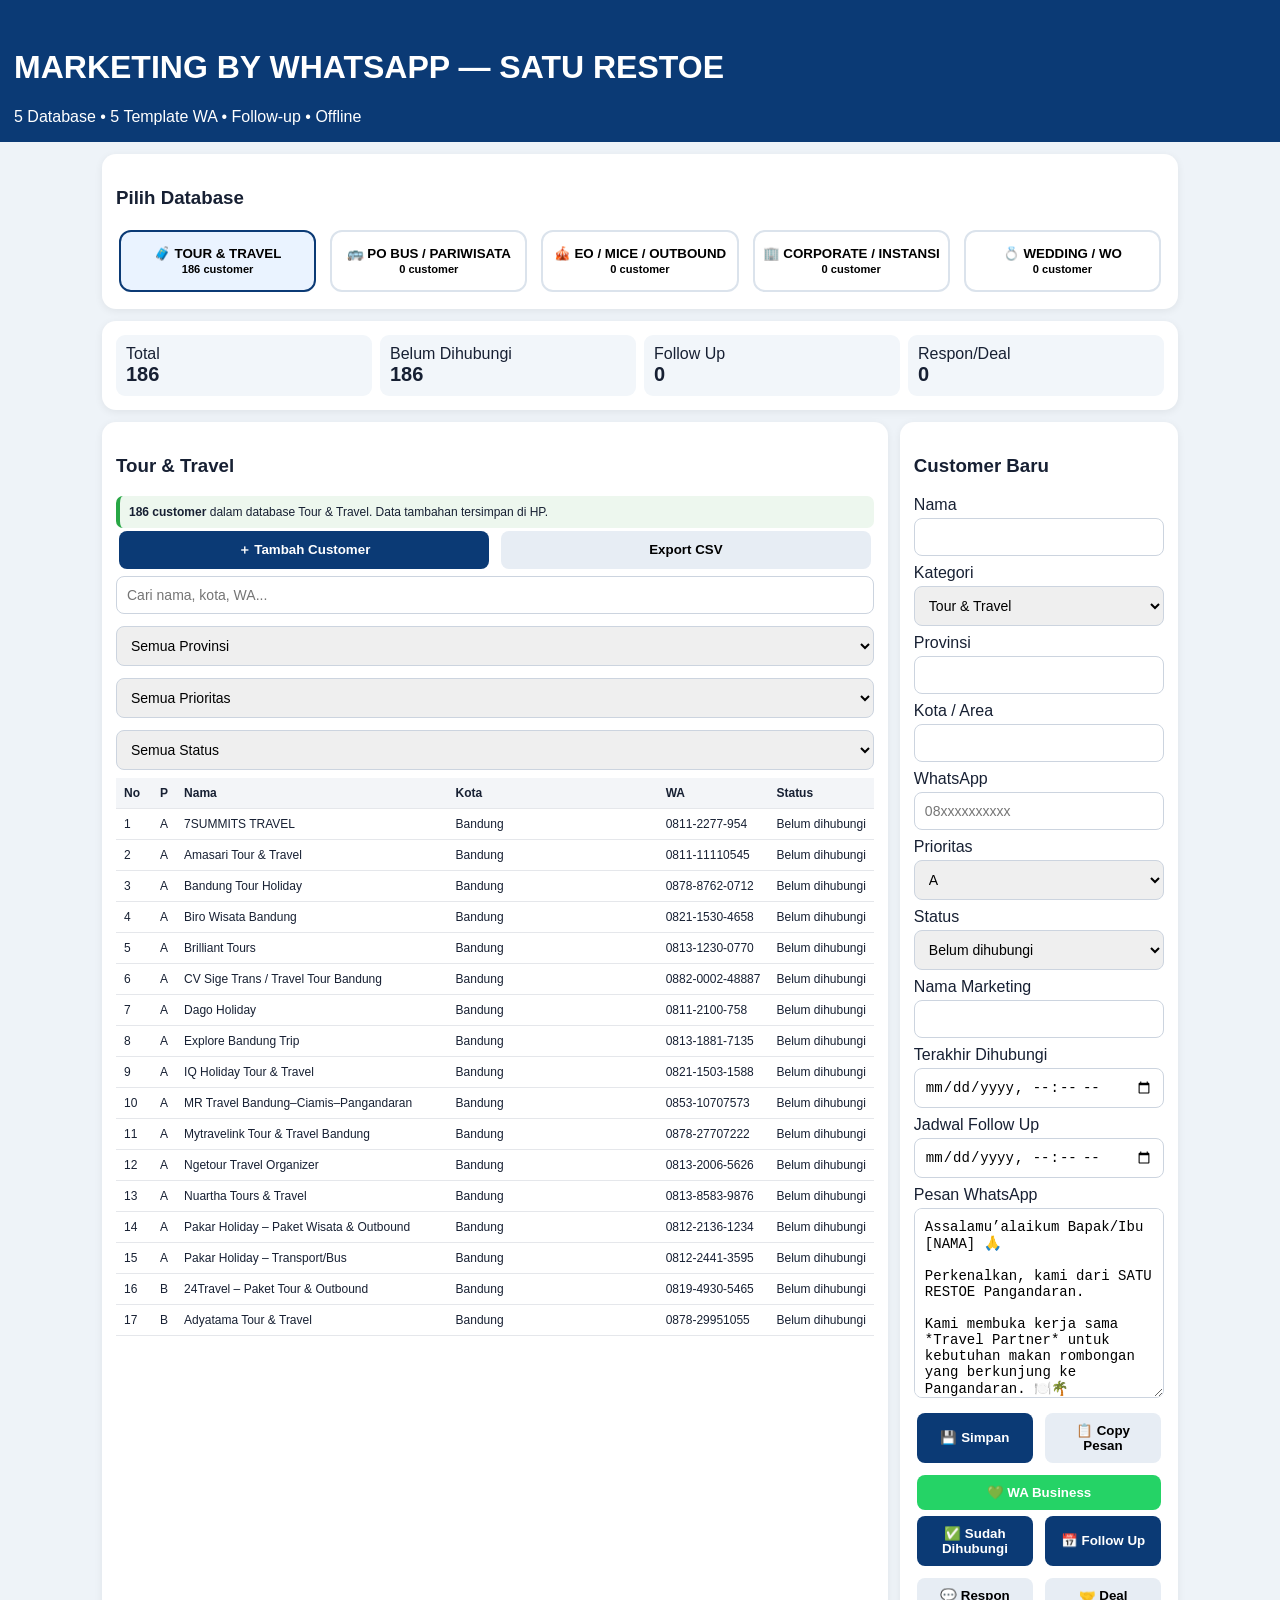
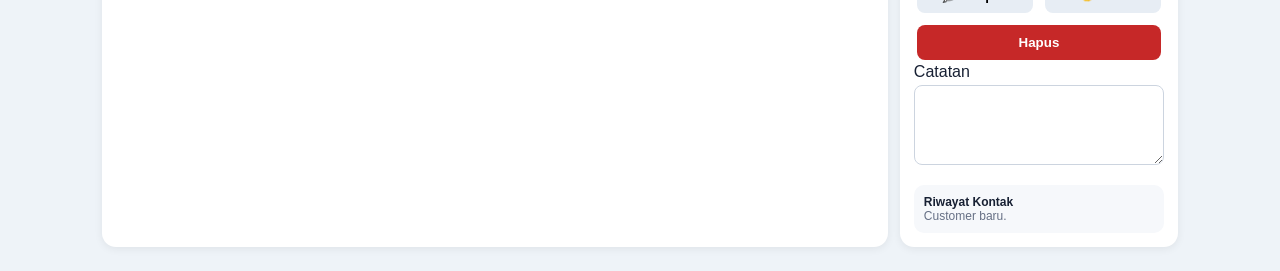
==== commit 0e91618e: "Add 5 customer databases and category-specific WhatsApp templates" ====
--- a/app/src/main/assets/index.html
+++ b/app/src/main/assets/index.html
@@ -1 +1 @@
-<!doctype html><html lang="id"><head><meta charset="utf-8"><meta name="viewport" content="width=device-width,initial-scale=1"><title>Marketing By WhatsApp — Satu Restoe V2</title><style>*{box-sizing:border-box}body{margin:0;background:#eef3f8;font-family:Arial;color:#172033}header{background:#0b3a75;color:#fff;padding:42px 18px 18px}h1{margin:0;font-size:22px;line-height:1.2}.sub{margin-top:8px;line-height:1.35}.wrap{max-width:1100px;margin:auto;padding:12px}.card{background:#fff;border-radius:14px;padding:14px;margin-bottom:12px;box-shadow:0 2px 9px #0001}.stats{display:grid;grid-template-columns:repeat(4,1fr);gap:8px}.stat{background:#f2f6fa;padding:10px;border-radius:9px}.stat b{display:block;font-size:21px;margin-top:2px}.grid{display:grid;grid-template-columns:1.25fr 1fr;gap:12px}@media(max-width:800px){.grid{grid-template-columns:1fr}.stats{grid-template-columns:1fr 1fr}}input,select,textarea{width:100%;padding:10px;border:1px solid #ccd4df;border-radius:8px;margin:4px 0 8px;font-size:14px}textarea{min-height:190px}button{padding:10px 12px;border:0;border-radius:8px;font-weight:bold;margin:3px;cursor:pointer}.blue{background:#0b3a75;color:#fff}.green{background:#25d366;color:#fff}.gray{background:#e7edf4}.red{background:#c62828;color:#fff}.notice{background:#edf7ee;padding:9px;border-left:4px solid #28a745;border-radius:7px;font-size:12px}.table{overflow:auto;max-height:560px}table{border-collapse:collapse;width:100%;font-size:12px}th,td{padding:8px;border-bottom:1px solid #e5e7eb;text-align:left;white-space:nowrap}th{background:#f3f5f8;position:sticky;top:0}tr.selected,tr:hover{background:#eaf3ff}.history{background:#f6f8fb;border-radius:10px;padding:10px;margin-top:8px;font-size:12px}.hist{padding:6px 0;border-bottom:1px solid #e1e6ed}.muted{color:#667085}.row{display:flex;gap:6px;flex-wrap:wrap}.row button{flex:1;min-width:120px}</style></head><body><header><h1>MARKETING BY WHATSAPP — SATU RESTOE</h1><div class="sub">Database Travel • Pesan Marketing • WhatsApp Business • Follow-up V2</div></header><main class="wrap"><section class="card"><div class="stats"><div class="stat">Total<b id="total">0</b></div><div class="stat">Belum Dihubungi<b id="new">0</b></div><div class="stat">Follow Up<b id="follow">0</b></div><div class="stat">Respon/Deal<b id="resp">0</b></div></div></section><div class="grid"><section class="card"><h3>Database Customer</h3><div class="notice"><b>166 calon customer</b> tertanam. Data tambahan dan perubahan disimpan di HP.</div><div class="row"><button class="blue" onclick="newCustomer()">＋ Tambah Customer</button><button class="gray" onclick="exportCSV()">Export CSV</button></div><input id="search" placeholder="Cari travel, kota, WA..." oninput="render()"><select id="provFilter" onchange="render()"><option value="">Semua Provinsi</option><option>Jawa Barat</option><option>Jawa Tengah</option></select><select id="prioFilter" onchange="render()"><option value="">Semua Prioritas</option><option>A</option><option>B</option></select><select id="statusFilter" onchange="render()"><option value="">Semua Status</option><option>Belum dihubungi</option><option>Sudah dihubungi</option><option>Follow Up</option><option>Respon</option><option>Deal</option></select><div class="table"><table><thead><tr><th>No</th><th>P</th><th>Travel</th><th>Kota</th><th>WA</th><th>Status</th></tr></thead><tbody id="tbody"></tbody></table></div></section><section class="card"><h3 id="title">Pilih Customer</h3><label>Nama Travel</label><input id="name"><label>Provinsi</label><input id="prov"><label>Kota / Area</label><input id="city"><label>WhatsApp</label><input id="phone" placeholder="08xxxxxxxxxx"><label>Prioritas</label><select id="prio"><option>A</option><option>B</option></select><label>Status</label><select id="status"><option>Belum dihubungi</option><option>Sudah dihubungi</option><option>Follow Up</option><option>Respon</option><option>Deal</option></select><label>Nama Marketing</label><input id="marketing" placeholder="Nama marketing"><label>Terakhir Dihubungi</label><input id="lastContact" type="datetime-local"><label>Jadwal Follow Up</label><input id="nextFollow" type="datetime-local"><label>Pesan Marketing</label><textarea id="message"></textarea><div class="row"><button class="blue" onclick="save()">💾 Simpan</button><button class="gray" onclick="copyMsg()">📋 Copy Pesan</button><button class="green" onclick="openWA()">💚 WA Business</button><button class="gray" onclick="copyLink()">🔗 Copy Link</button></div><div class="row"><button class="blue" onclick="markContacted()">✅ Sudah Dihubungi</button><button class="blue" onclick="markFollowUp()">📅 Jadwalkan Follow Up</button><button class="gray" onclick="markResponse()">💬 Respon</button><button class="gray" onclick="markDeal()">🤝 Deal</button><button class="red" onclick="del()">Hapus</button></div><label>Catatan</label><textarea id="notes" style="min-height:80px"></textarea><div class="history"><b>Riwayat Kontak</b><div id="history" class="muted">Belum ada riwayat.</div></div><p class="muted">Alur: buka WA Business → kirim pesan → kembali ke aplikasi → tekan “Sudah Dihubungi” → tunggu jawaban → jika tertarik kirim menu → catat follow-up/respon/deal.</p></section></div></main><script src="data.js"></script><script>const KEY='satu_restoe_marketing_v2';let data=SEED.map(x=>({prio:x[0],prov:x[1],city:x[2],name:x[3],phone:x[4],status:'Belum dihubungi',notes:'',marketing:'',lastContact:'',nextFollow:'',history:[]})),selected=-1;try{let s=JSON.parse(localStorage.getItem(KEY));if(Array.isArray(s)&&s.length)data=s}catch(e){};const msgTemplate="Assalamu'alaikum Bapak/Ibu [NAMA TRAVEL] 🙏\n\nPerkenalkan, kami dari *Satu Restoe Pangandaran*.\n\nKami ingin menawarkan kerja sama untuk kebutuhan *makan rombongan wisata* yang berkunjung ke Pangandaran. 🍽️🌴\n\nKami menyiapkan *menu khusus rombongan dengan harga yang bersahabat untuk travel*, sehingga perjalanan tamu lebih nyaman dan praktis.\n\nApabila Bapak/Ibu berkenan, kami siap kirimkan *brosur menu & harga* untuk dipertimbangkan sebagai salah satu pilihan tempat makan rombongan.\n\nApakah Bapak/Ibu saat ini memiliki rombongan atau itinerary ke Pangandaran?\n\nTerima kasih 🙏\n*SATU RESTOE PANGANDARAN*";function $(i){return document.getElementById(i)}function esc(s){return String(s??'').replace(/[&<>"']/g,m=>({'&':'&amp;','<':'&lt;','>':'&gt;','"':'&quot;',"'":'&#039;'}[m]))}function saveDB(){localStorage.setItem(KEY,JSON.stringify(data))}function msg(x){return msgTemplate.replaceAll('[NAMA TRAVEL]',x?.name||'').replaceAll('[KOTA]',x?.city||'')}function dt(v){try{return v?new Date(v).toLocaleString('id-ID',{dateStyle:'short',timeStyle:'short'}):'-'}catch(e){return v||'-'}}function render(){let q=($('search').value||'').toLowerCase(),pf=$('provFilter').value,pr=$('prioFilter').value,sf=$('statusFilter').value,t='';data.forEach((x,i)=>{let ok=(!q||[x.name,x.city,x.phone,x.prov].join(' ').toLowerCase().includes(q))&&(!pf||x.prov===pf)&&(!pr||x.prio===pr)&&(!sf||x.status===sf);if(ok)t+=`<tr class="${i===selected?'selected':''}" onclick="pick(${i})"><td>${i+1}</td><td>${esc(x.prio)}</td><td>${esc(x.name)}</td><td>${esc(x.city)}</td><td>${esc(x.phone)}</td><td>${esc(x.status)}</td></tr>`});$('tbody').innerHTML=t;$('total').textContent=data.length;$('new').textContent=data.filter(x=>x.status==='Belum dihubungi').length;$('follow').textContent=data.filter(x=>x.status==='Follow Up').length;$('resp').textContent=data.filter(x=>x.status==='Respon'||x.status==='Deal').length}function historyView(x){let h=x?.history||[];$('history').innerHTML=h.length?h.slice().reverse().map(a=>`<div class="hist">${dt(a.date)} — <b>${esc(a.action)}</b>${a.note?' — '+esc(a.note):''}</div>`).join(''):'Belum ada riwayat.'}function pick(i){selected=i;let x=data[i];$('name').value=x.name||'';$('prov').value=x.prov||'';$('city').value=x.city||'';$('phone').value=x.phone||'';$('prio').value=x.prio||'A';$('status').value=x.status||'Belum dihubungi';$('marketing').value=x.marketing||'';$('lastContact').value=x.lastContact||'';$('nextFollow').value=x.nextFollow||'';$('notes').value=x.notes||'';$('message').value=msg(x);$('title').textContent='Customer #'+(i+1);historyView(x);render()}function newCustomer(){$('title').textContent='Customer Baru';selected=-1;['name','prov','city','phone','marketing','lastContact','nextFollow','notes'].forEach(i=>$(i).value='');$('prio').value='A';$('status').value='Belum dihubungi';$('message').value=msgTemplate;$('history').textContent='Customer baru.'}function save(){let old=selected>=0?data[selected]:null,x={name:$('name').value.trim(),prov:$('prov').value.trim(),city:$('city').value.trim(),phone:$('phone').value.trim(),prio:$('prio').value,status:$('status').value,marketing:$('marketing').value.trim(),lastContact:$('lastContact').value,nextFollow:$('nextFollow').value,notes:$('notes').value.trim(),history:old?.history||[]};if(!x.name)return alert('Nama travel wajib diisi');if(selected<0){data.push(x);selected=data.length-1}else data[selected]=x;saveDB();render();pick(selected);alert('Tersimpan di HP')}function del(){if(selected<0)return alert('Pilih customer');if(confirm('Hapus customer ini?')){data.splice(selected,1);selected=-1;saveDB();render();newCustomer()}}function waLink(){let p=$('phone').value.replace(/\D/g,'');if(p.startsWith('0'))p='62'+p.slice(1);return p?'https://wa.me/'+p+'?text='+encodeURIComponent($('message').value):''}function openWA(){let l=waLink();if(!l)return alert('Nomor WhatsApp belum diisi');window.location.href=l}function markContacted(){if(selected<0)return alert('Pilih customer');let x=data[selected];x.status='Sudah dihubungi';x.lastContact=new Date().toISOString().slice(0,16);x.history=x.history||[];x.history.push({date:new Date().toISOString(),action:'Sudah dihubungi',note:'Ditandai manual setelah pesan dikirim'});saveDB();$('status').value=x.status;$('lastContact').value=x.lastContact;historyView(x);render()}async function copyLink(){let l=waLink();if(!l)return alert('Nomor WhatsApp belum diisi');try{await navigator.clipboard.writeText(l);alert('Link berhasil dicopy')}catch(e){prompt('Copy link ini:',l)}}async function copyMsg(){try{await navigator.clipboard.writeText($('message').value);alert('Pesan berhasil dicopy')}catch(e){prompt('Copy pesan:',$('message').value)}}function markFollowUp(){if(selected<0)return alert('Pilih customer');let x=data[selected];x.status='Follow Up';x.nextFollow=$('nextFollow').value||new Date(Date.now()+172800000).toISOString().slice(0,16);x.history=x.history||[];x.history.push({date:new Date().toISOString(),action:'Follow Up dijadwalkan',note:dt(x.nextFollow)});saveDB();pick(selected)}function markResponse(){if(selected<0)return alert('Pilih customer');let x=data[selected];x.status='Respon';x.history=x.history||[];x.history.push({date:new Date().toISOString(),action:'Respon diterima',note:''});saveDB();pick(selected)}function markDeal(){if(selected<0)return alert('Pilih customer');let x=data[selected];x.status='Deal';x.history=x.history||[];x.history.push({date:new Date().toISOString(),action:'Deal',note:''});saveDB();pick(selected)}function exportCSV(){let h='No,Prioritas,Provinsi,Kota,Nama Travel,WhatsApp,Status,Nama Marketing,Terakhir Dihubungi,Jadwal Follow Up,Catatan\n',b=data.map((x,i)=>[i+1,x.prio,x.prov,x.city,x.name,x.phone,x.status,x.marketing,x.lastContact,x.nextFollow,x.notes].map(v=>'"'+String(v||'').replaceAll('"','""')+'"').join(',')).join('\n'),a=document.createElement('a');a.href=URL.createObjectURL(new Blob([h+b],{type:'text/csv'}));a.download='Satu_Restoe_Customer_V2.csv';a.click()}$('message').value=msgTemplate;render();</script></body></html>+<!doctype html><html lang="id"><head><meta charset="utf-8"><meta name="viewport" content="width=device-width,initial-scale=1"><title>Marketing Satu Restoe</title><style>*{box-sizing:border-box}body{margin:0;background:#eef3f8;font-family:Arial;color:#172033}header{background:#0b3a75;color:#fff;padding:28px 14px 16px}.wrap{max-width:1100px;margin:auto;padding:12px}.card{background:#fff;border-radius:14px;padding:14px;margin-bottom:12px;box-shadow:0 2px 9px #0001}.cats{display:grid;grid-template-columns:repeat(5,1fr);gap:8px}.cat{padding:14px 8px;border:2px solid #dbe3ec;border-radius:12px;background:#fff;font-weight:bold}.cat.active{border-color:#0b3a75;background:#eaf3ff}.stats{display:grid;grid-template-columns:repeat(4,1fr);gap:8px}.stat{background:#f2f6fa;padding:10px;border-radius:9px}.stat b{display:block;font-size:20px}.grid{display:grid;grid-template-columns:1.25fr 1fr;gap:12px}@media(max-width:800px){.grid{grid-template-columns:1fr}.cats{grid-template-columns:1fr 1fr}.stats{grid-template-columns:1fr 1fr}}input,select,textarea{width:100%;padding:10px;border:1px solid #ccd4df;border-radius:8px;margin:4px 0 8px;font-size:14px}textarea{min-height:190px}button{padding:10px 12px;border:0;border-radius:8px;font-weight:bold;margin:3px;cursor:pointer}.blue{background:#0b3a75;color:#fff}.green{background:#25d366;color:#fff}.gray{background:#e7edf4}.red{background:#c62828;color:#fff}.notice{background:#edf7ee;padding:9px;border-left:4px solid #28a745;border-radius:7px;font-size:12px}.table{overflow:auto;max-height:560px}table{border-collapse:collapse;width:100%;font-size:12px}th,td{padding:8px;border-bottom:1px solid #e5e7eb;text-align:left;white-space:nowrap}th{background:#f3f5f8;position:sticky;top:0}tr.selected,tr:hover{background:#eaf3ff}.history{background:#f6f8fb;border-radius:10px;padding:10px;margin-top:8px;font-size:12px}.hist{padding:6px 0;border-bottom:1px solid #e1e6ed}.muted{color:#667085}.row{display:flex;gap:6px;flex-wrap:wrap}.row button{flex:1;min-width:110px}</style></head><body><header><h1>MARKETING BY WHATSAPP — SATU RESTOE</h1><div class="sub">5 Database • 5 Template WA • Follow-up • Offline</div></header><main class="wrap"><section class="card"><h3>Pilih Database</h3><div class="cats" id="cats"></div></section><section class="card"><div class="stats"><div class="stat">Total<b id="total">0</b></div><div class="stat">Belum Dihubungi<b id="new">0</b></div><div class="stat">Follow Up<b id="follow">0</b></div><div class="stat">Respon/Deal<b id="resp">0</b></div></div></section><div class="grid"><section class="card"><h3 id="dbTitle">Tour & Travel</h3><div class="notice" id="notice"></div><div class="row"><button class="blue" onclick="newCustomer()">＋ Tambah Customer</button><button class="gray" onclick="exportCSV()">Export CSV</button></div><input id="search" placeholder="Cari nama, kota, WA..." oninput="render()"><select id="provFilter" onchange="render()"><option value="">Semua Provinsi</option><option>Jawa Barat</option><option>Jawa Tengah</option></select><select id="prioFilter" onchange="render()"><option value="">Semua Prioritas</option><option>A</option><option>B</option></select><select id="statusFilter" onchange="render()"><option value="">Semua Status</option><option>Belum dihubungi</option><option>Sudah dihubungi</option><option>Follow Up</option><option>Respon</option><option>Deal</option></select><div class="table"><table><thead><tr><th>No</th><th>P</th><th>Nama</th><th>Kota</th><th>WA</th><th>Status</th></tr></thead><tbody id="tbody"></tbody></table></div></section><section class="card"><h3 id="title">Pilih Customer</h3><label>Nama</label><input id="name"><label>Kategori</label><select id="category"></select><label>Provinsi</label><input id="prov"><label>Kota / Area</label><input id="city"><label>WhatsApp</label><input id="phone" placeholder="08xxxxxxxxxx"><label>Prioritas</label><select id="prio"><option>A</option><option>B</option></select><label>Status</label><select id="status"><option>Belum dihubungi</option><option>Sudah dihubungi</option><option>Follow Up</option><option>Respon</option><option>Deal</option></select><label>Nama Marketing</label><input id="marketing"><label>Terakhir Dihubungi</label><input id="lastContact" type="datetime-local"><label>Jadwal Follow Up</label><input id="nextFollow" type="datetime-local"><label>Pesan WhatsApp</label><textarea id="message"></textarea><div class="row"><button class="blue" onclick="save()">💾 Simpan</button><button class="gray" onclick="copyMsg()">📋 Copy Pesan</button><button class="green" onclick="openWA()">💚 WA Business</button></div><div class="row"><button class="blue" onclick="markContacted()">✅ Sudah Dihubungi</button><button class="blue" onclick="markFollowUp()">📅 Follow Up</button><button class="gray" onclick="markResponse()">💬 Respon</button><button class="gray" onclick="markDeal()">🤝 Deal</button><button class="red" onclick="del()">Hapus</button></div><label>Catatan</label><textarea id="notes" style="min-height:80px"></textarea><div class="history"><b>Riwayat Kontak</b><div id="history" class="muted">Belum ada riwayat.</div></div></section></div></main><script src="data.js"></script><script>const CATS={travel:{label:'🧳 TOUR & TRAVEL',short:'Tour & Travel'},bus:{label:'🚌 PO BUS / PARIWISATA',short:'PO Bus / Pariwisata'},eo:{label:'🎪 EO / MICE / OUTBOUND',short:'EO / MICE / Outbound'},corp:{label:'🏢 CORPORATE / INSTANSI',short:'Corporate / Instansi'},wedding:{label:'💍 WEDDING / WO',short:'Wedding / WO'}};const T={travel:"Assalamu’alaikum Bapak/Ibu [NAMA] 🙏\n\nPerkenalkan, kami dari SATU RESTOE Pangandaran.\n\nKami membuka kerja sama *Travel Partner* untuk kebutuhan makan rombongan yang berkunjung ke Pangandaran. 🍽️🌴\n\nKami memiliki kapasitas hingga 500–600 pax, menu rombongan, outdoor, Dome, dan fasilitas event. Paket dapat disesuaikan jumlah peserta dan budget.\n\nSatu Restoe dapat menjadi *pilihan tambahan/backup* untuk rombongan Bapak/Ibu.\n\nBoleh kami kirimkan menu & paket Travel Partner?\n\nTerima kasih 🙏\nSATU RESTOE PANGANDARAN\nWA 0812-2011-1178",bus:"Assalamu’alaikum Bapak/Ibu [NAMA] 🙏\n\nPerkenalkan, kami SATU RESTOE Pangandaran.\n\nKami menyediakan tempat makan untuk *rombongan bus/pariwisata* dengan kapasitas hingga 500–600 pax. 🚌🍽️\n\nKami dapat membantu koordinasi kedatangan rombongan, pilihan menu, dan kebutuhan makan dalam jumlah besar.\n\nApabila Bapak/Ibu memiliki trayek menuju Pangandaran, kami siap menjadi salah satu pilihan tempat makan rombongan.\n\nBoleh kami kirimkan menu & paket bus?\n\nTerima kasih 🙏\nSATU RESTOE PANGANDARAN\nWA 0812-2011-1178",eo:"Assalamu’alaikum Bapak/Ibu [NAMA] 🙏\n\nPerkenalkan, kami SATU RESTOE Pangandaran.\n\nKami menyediakan *venue untuk EO / MICE / Gathering / Outbound* dalam satu lokasi. 🎪🌴\n\nTersedia indoor & outdoor, Dome ±100 pax, kapasitas besar hingga 500–600 pax, sound system, projector, big screen, live music, karaoke dan fasilitas pendukung lainnya.\n\nKami siap bekerja sama sebagai venue partner untuk event Bapak/Ibu.\n\nBoleh kami kirimkan paket venue & event?\n\nTerima kasih 🙏\nSATU RESTOE PANGANDARAN\nWA 0812-2011-1178",corp:"Assalamu’alaikum Bapak/Ibu 🙏\n\nPerkenalkan, kami dari SATU RESTOE Pangandaran.\n\nKami menyediakan tempat untuk *meeting, rapat, seminar, gathering dan acara perusahaan/instansi*. 🏢🍽️\n\nTersedia indoor & outdoor, Dome, sound system, projector, big screen, live music serta paket makan yang dapat disesuaikan jumlah peserta dan budget.\n\nKami siap membantu kebutuhan acara Bapak/Ibu dari meeting hingga gathering.\n\nBoleh kami kirimkan paket Corporate / Instansi?\n\nTerima kasih 🙏\nSATU RESTOE PANGANDARAN\nWA 0812-2011-1178",wedding:"Assalamu’alaikum Bapak/Ibu [NAMA] 🙏\n\nPerkenalkan, kami SATU RESTOE Pangandaran.\n\nKami menyediakan *Wedding & Reception Venue* untuk acara pernikahan, baik intimate maupun acara besar. 💍🌴\n\nTersedia indoor & outdoor, Dome ±100 pax, kapasitas hingga 500–600 pax, catering, sound system, projector, big screen, live music dan fasilitas pendukung event.\n\nKami juga terbuka bekerja sama dengan Wedding Organizer, dekorasi, MUA, foto/video dan vendor lainnya.\n\nBoleh kami kirimkan paket Wedding Venue Satu Restoe?\n\nTerima kasih 🙏\nSATU RESTOE PANGANDARAN\nWA 0812-2011-1178"};const KEY='satu_restoe_marketing_v3';let selected=-1,current='travel';let data=SEED.map(x=>({prio:x[0],prov:x[1],city:x[2],name:x[3],phone:x[4],category:'travel',status:'Belum dihubungi',notes:'',marketing:'',lastContact:'',nextFollow:'',history:[]}));try{let s=JSON.parse(localStorage.getItem(KEY));if(Array.isArray(s))data=s;else{let old=JSON.parse(localStorage.getItem('satu_restoe_marketing_v2'));if(Array.isArray(old))data=old.map(x=>({...x,category:x.category||'travel'}))}}catch(e){}function $(i){return document.getElementById(i)}function esc(s){return String(s??'').replace(/[&<>"']/g,m=>({'&':'&amp;','<':'&lt;','>':'&gt;','"':'&quot;',"'":'&#039;'}[m]))}function saveDB(){localStorage.setItem(KEY,JSON.stringify(data))}function msg(x){return T[x?.category||current].replaceAll('[NAMA]',x?.name||'Bapak/Ibu')}function renderCats(){let h='';Object.keys(CATS).forEach(k=>h+=`<button class="cat ${k===current?'active':''}" onclick="selectCat('${k}')">${CATS[k].label}<br><small>${data.filter(x=>x.category===k).length} customer</small></button>`);$('cats').innerHTML=h}function selectCat(k){current=k;selected=-1;$('dbTitle').textContent=CATS[k].short;$('search').value='';renderCats();render();newCustomer()}function render(){let q=($('search').value||'').toLowerCase(),pf=$('provFilter').value,pr=$('prioFilter').value,sf=$('statusFilter').value,arr=data.filter(x=>x.category===current);let t='';arr.forEach(x=>{let i=data.indexOf(x),ok=(!q||[x.name,x.city,x.phone,x.prov].join(' ').toLowerCase().includes(q))&&(!pf||x.prov===pf)&&(!pr||x.prio===pr)&&(!sf||x.status===sf);if(ok)t+=`<tr class="${i===selected?'selected':''}" onclick="pick(${i})"><td>${arr.indexOf(x)+1}</td><td>${esc(x.prio)}</td><td>${esc(x.name)}</td><td>${esc(x.city)}</td><td>${esc(x.phone)}</td><td>${esc(x.status)}</td></tr>`});$('tbody').innerHTML=t;$('total').textContent=arr.length;$('new').textContent=arr.filter(x=>x.status==='Belum dihubungi').length;$('follow').textContent=arr.filter(x=>x.status==='Follow Up').length;$('resp').textContent=arr.filter(x=>x.status==='Respon'||x.status==='Deal').length;$('notice').innerHTML='<b>'+arr.length+' customer</b> dalam database '+CATS[current].short+'. Data tambahan tersimpan di HP.'}function fillCat(){let h='';Object.keys(CATS).forEach(k=>h+=`<option value="${k}">${CATS[k].short}</option>`);$('category').innerHTML=h}function historyView(x){let h=x?.history||[];$('history').innerHTML=h.length?h.slice().reverse().map(a=>`<div class="hist">${new Date(a.date).toLocaleString('id-ID')} — <b>${esc(a.action)}</b>${a.note?' — '+esc(a.note):''}</div>`).join(''):'Belum ada riwayat.'}function pick(i){selected=i;let x=data[i];current=x.category||'travel';renderCats();$('category').value=current;$('name').value=x.name||'';$('prov').value=x.prov||'';$('city').value=x.city||'';$('phone').value=x.phone||'';$('prio').value=x.prio||'A';$('status').value=x.status||'Belum dihubungi';$('marketing').value=x.marketing||'';$('lastContact').value=x.lastContact||'';$('nextFollow').value=x.nextFollow||'';$('notes').value=x.notes||'';$('message').value=msg(x);$('title').textContent='Customer #'+(i+1);historyView(x);render()}function newCustomer(){$('title').textContent='Customer Baru';selected=-1;$('category').value=current;['name','prov','city','phone','marketing','lastContact','nextFollow','notes'].forEach(i=>$(i).value='');$('prio').value='A';$('status').value='Belum dihubungi';$('message').value=T[current];$('history').textContent='Customer baru.'}function save(){let old=selected>=0?data[selected]:null,cat=$('category').value,phone=$('phone').value.trim(),norm=phone.replace(/\D/g,'').replace(/^0/,'62');let dup=data.findIndex((x,i)=>i!==selected&&x.phone.replace(/\D/g,'').replace(/^0/,'62')===norm&&norm);if(dup>=0)return alert('Nomor WhatsApp sudah ada di database: '+data[dup].name);let x={name:$('name').value.trim(),prov:$('prov').value.trim(),city:$('city').value.trim(),phone,prio:$('prio').value,status:$('status').value,category:cat,marketing:$('marketing').value.trim(),lastContact:$('lastContact').value,nextFollow:$('nextFollow').value,notes:$('notes').value.trim(),history:old?.history||[]};if(!x.name)return alert('Nama wajib diisi');if(!x.phone)return alert('Nomor WhatsApp wajib diisi');if(selected<0){data.push(x);selected=data.length-1}else data[selected]=x;saveDB();current=cat;render();pick(selected);alert('Tersimpan di HP')}function del(){if(selected<0)return alert('Pilih customer');if(confirm('Hapus customer ini?')){data.splice(selected,1);saveDB();selected=-1;render();newCustomer()}}function waLink(){let p=$('phone').value.replace(/\D/g,'');if(p.startsWith('0'))p='62'+p.slice(1);return p?'https://wa.me/'+p+'?text='+encodeURIComponent($('message').value):''}function openWA(){let l=waLink();if(!l)return alert('Nomor WhatsApp belum diisi');window.location.href=l}async function copyMsg(){try{await navigator.clipboard.writeText($('message').value);alert('Pesan berhasil dicopy')}catch(e){prompt('Copy pesan:',$('message').value)}}function action(a,note=''){if(selected<0)return alert('Pilih customer');let x=data[selected];x.status=a;x.history=x.history||[];x.history.push({date:new Date().toISOString(),action:a,note});saveDB();pick(selected)}function markContacted(){action('Sudah dihubungi','Pesan dikirim manual melalui WA')}function markFollowUp(){if(selected<0)return alert('Pilih customer');let x=data[selected];x.status='Follow Up';x.nextFollow=$('nextFollow').value||new Date(Date.now()+172800000).toISOString().slice(0,16);x.history=x.history||[];x.history.push({date:new Date().toISOString(),action:'Follow Up dijadwalkan',note:x.nextFollow});saveDB();pick(selected)}function markResponse(){action('Respon')}function markDeal(){action('Deal')}function exportCSV(){let arr=data.filter(x=>x.category===current),h='No,Kategori,Prioritas,Provinsi,Kota,Nama,WhatsApp,Status,Marketing,Follow Up,Catatan\n',b=arr.map((x,i)=>[i+1,CATS[x.category].short,x.prio,x.prov,x.city,x.name,x.phone,x.status,x.marketing,x.nextFollow,x.notes].map(v=>'"'+String(v||'').replaceAll('"','""')+'"').join(',')).join('\n'),a=document.createElement('a');a.href=URL.createObjectURL(new Blob([h+b],{type:'text/csv'}));a.download='Satu_Restoe_'+current+'.csv';a.click()}fillCat();renderCats();render();newCustomer();</script></body></html>
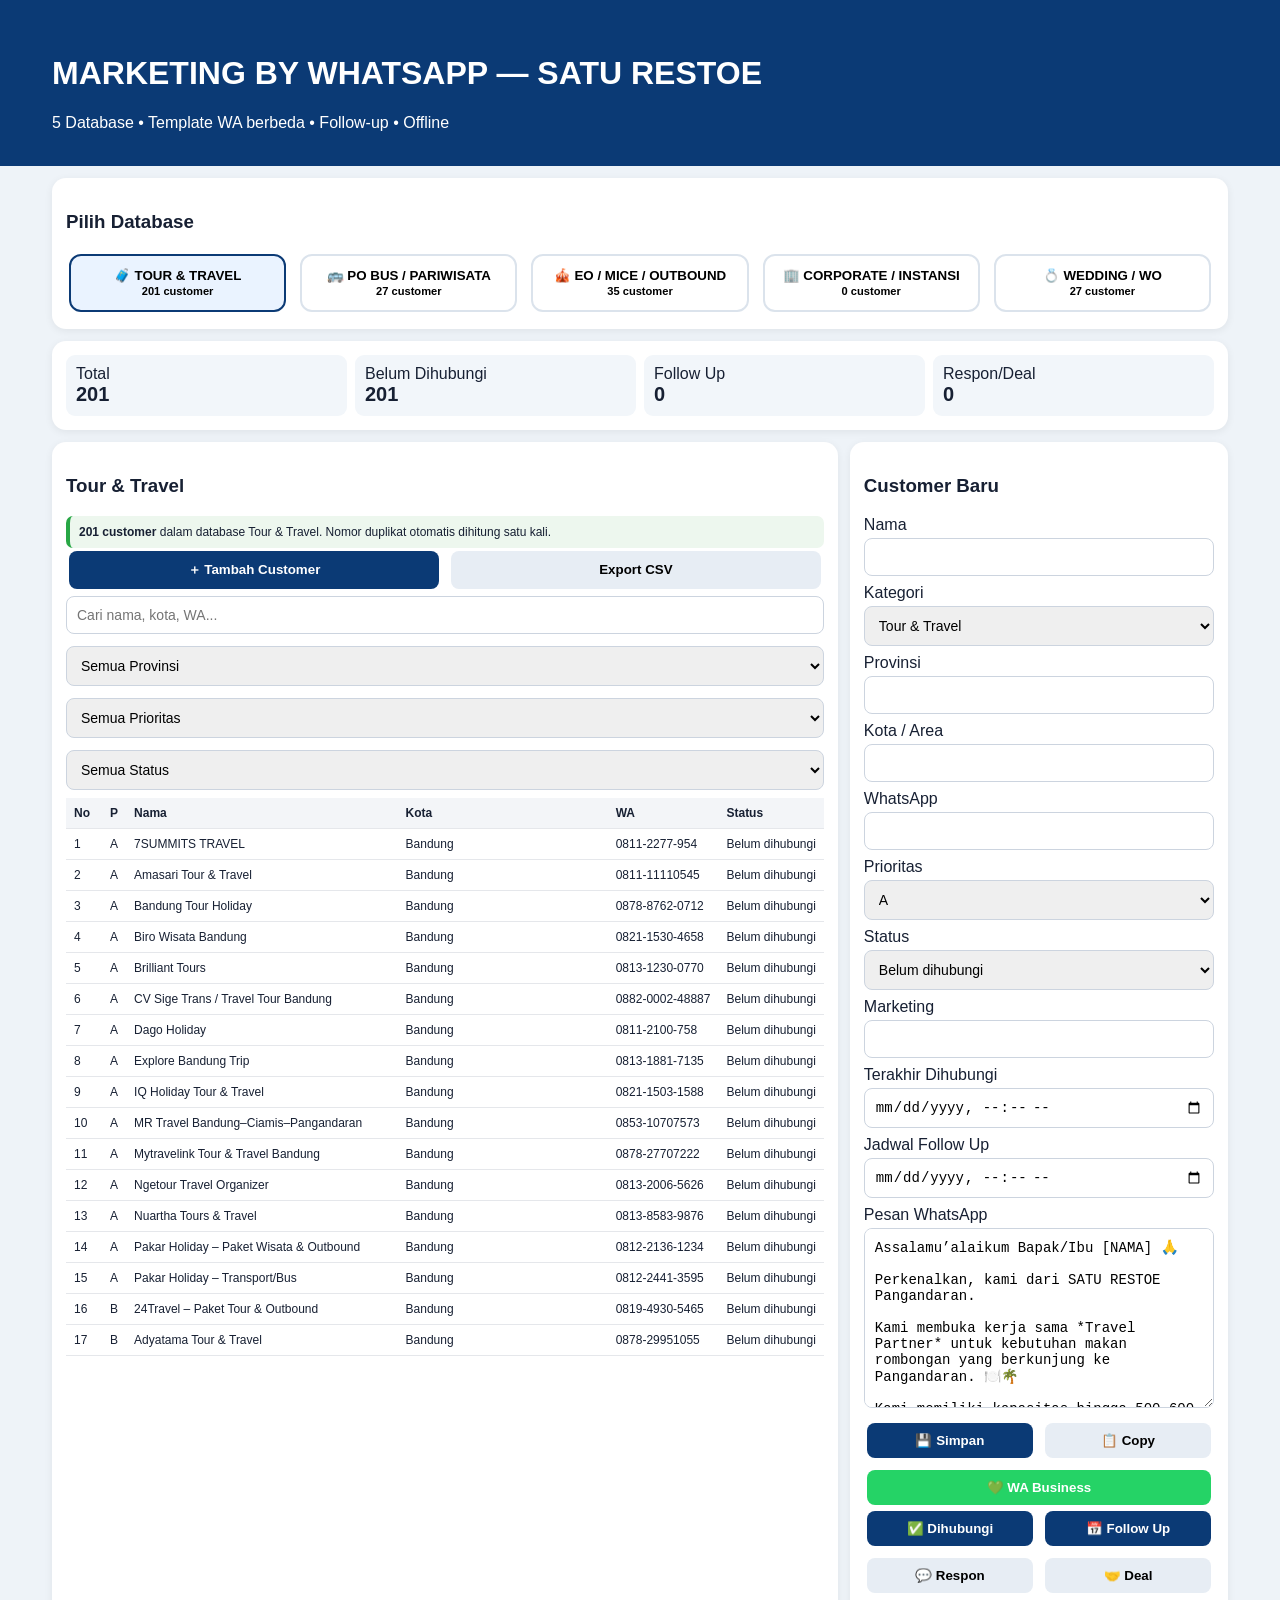
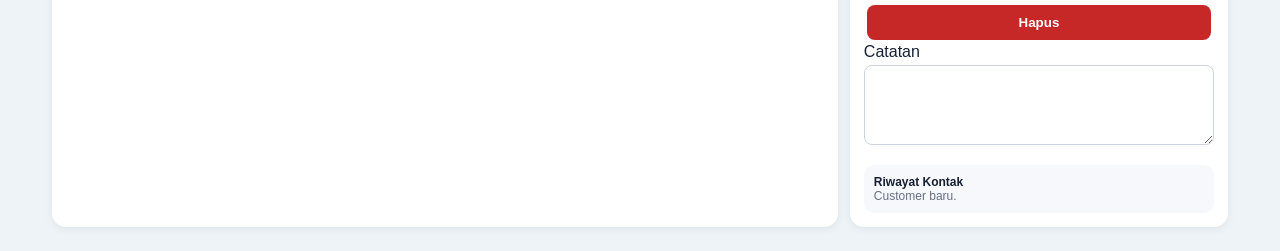
==== commit 20898186: "Connect five categorized databases to app UI" ====
--- a/app/src/main/assets/index.html
+++ b/app/src/main/assets/index.html
@@ -1 +1,8 @@
-<!doctype html><html lang="id"><head><meta charset="utf-8"><meta name="viewport" content="width=device-width,initial-scale=1"><title>Marketing Satu Restoe</title><style>*{box-sizing:border-box}body{margin:0;background:#eef3f8;font-family:Arial;color:#172033}header{background:#0b3a75;color:#fff;padding:28px 14px 16px}.wrap{max-width:1100px;margin:auto;padding:12px}.card{background:#fff;border-radius:14px;padding:14px;margin-bottom:12px;box-shadow:0 2px 9px #0001}.cats{display:grid;grid-template-columns:repeat(5,1fr);gap:8px}.cat{padding:14px 8px;border:2px solid #dbe3ec;border-radius:12px;background:#fff;font-weight:bold}.cat.active{border-color:#0b3a75;background:#eaf3ff}.stats{display:grid;grid-template-columns:repeat(4,1fr);gap:8px}.stat{background:#f2f6fa;padding:10px;border-radius:9px}.stat b{display:block;font-size:20px}.grid{display:grid;grid-template-columns:1.25fr 1fr;gap:12px}@media(max-width:800px){.grid{grid-template-columns:1fr}.cats{grid-template-columns:1fr 1fr}.stats{grid-template-columns:1fr 1fr}}input,select,textarea{width:100%;padding:10px;border:1px solid #ccd4df;border-radius:8px;margin:4px 0 8px;font-size:14px}textarea{min-height:190px}button{padding:10px 12px;border:0;border-radius:8px;font-weight:bold;margin:3px;cursor:pointer}.blue{background:#0b3a75;color:#fff}.green{background:#25d366;color:#fff}.gray{background:#e7edf4}.red{background:#c62828;color:#fff}.notice{background:#edf7ee;padding:9px;border-left:4px solid #28a745;border-radius:7px;font-size:12px}.table{overflow:auto;max-height:560px}table{border-collapse:collapse;width:100%;font-size:12px}th,td{padding:8px;border-bottom:1px solid #e5e7eb;text-align:left;white-space:nowrap}th{background:#f3f5f8;position:sticky;top:0}tr.selected,tr:hover{background:#eaf3ff}.history{background:#f6f8fb;border-radius:10px;padding:10px;margin-top:8px;font-size:12px}.hist{padding:6px 0;border-bottom:1px solid #e1e6ed}.muted{color:#667085}.row{display:flex;gap:6px;flex-wrap:wrap}.row button{flex:1;min-width:110px}</style></head><body><header><h1>MARKETING BY WHATSAPP — SATU RESTOE</h1><div class="sub">5 Database • 5 Template WA • Follow-up • Offline</div></header><main class="wrap"><section class="card"><h3>Pilih Database</h3><div class="cats" id="cats"></div></section><section class="card"><div class="stats"><div class="stat">Total<b id="total">0</b></div><div class="stat">Belum Dihubungi<b id="new">0</b></div><div class="stat">Follow Up<b id="follow">0</b></div><div class="stat">Respon/Deal<b id="resp">0</b></div></div></section><div class="grid"><section class="card"><h3 id="dbTitle">Tour & Travel</h3><div class="notice" id="notice"></div><div class="row"><button class="blue" onclick="newCustomer()">＋ Tambah Customer</button><button class="gray" onclick="exportCSV()">Export CSV</button></div><input id="search" placeholder="Cari nama, kota, WA..." oninput="render()"><select id="provFilter" onchange="render()"><option value="">Semua Provinsi</option><option>Jawa Barat</option><option>Jawa Tengah</option></select><select id="prioFilter" onchange="render()"><option value="">Semua Prioritas</option><option>A</option><option>B</option></select><select id="statusFilter" onchange="render()"><option value="">Semua Status</option><option>Belum dihubungi</option><option>Sudah dihubungi</option><option>Follow Up</option><option>Respon</option><option>Deal</option></select><div class="table"><table><thead><tr><th>No</th><th>P</th><th>Nama</th><th>Kota</th><th>WA</th><th>Status</th></tr></thead><tbody id="tbody"></tbody></table></div></section><section class="card"><h3 id="title">Pilih Customer</h3><label>Nama</label><input id="name"><label>Kategori</label><select id="category"></select><label>Provinsi</label><input id="prov"><label>Kota / Area</label><input id="city"><label>WhatsApp</label><input id="phone" placeholder="08xxxxxxxxxx"><label>Prioritas</label><select id="prio"><option>A</option><option>B</option></select><label>Status</label><select id="status"><option>Belum dihubungi</option><option>Sudah dihubungi</option><option>Follow Up</option><option>Respon</option><option>Deal</option></select><label>Nama Marketing</label><input id="marketing"><label>Terakhir Dihubungi</label><input id="lastContact" type="datetime-local"><label>Jadwal Follow Up</label><input id="nextFollow" type="datetime-local"><label>Pesan WhatsApp</label><textarea id="message"></textarea><div class="row"><button class="blue" onclick="save()">💾 Simpan</button><button class="gray" onclick="copyMsg()">📋 Copy Pesan</button><button class="green" onclick="openWA()">💚 WA Business</button></div><div class="row"><button class="blue" onclick="markContacted()">✅ Sudah Dihubungi</button><button class="blue" onclick="markFollowUp()">📅 Follow Up</button><button class="gray" onclick="markResponse()">💬 Respon</button><button class="gray" onclick="markDeal()">🤝 Deal</button><button class="red" onclick="del()">Hapus</button></div><label>Catatan</label><textarea id="notes" style="min-height:80px"></textarea><div class="history"><b>Riwayat Kontak</b><div id="history" class="muted">Belum ada riwayat.</div></div></section></div></main><script src="data.js"></script><script>const CATS={travel:{label:'🧳 TOUR & TRAVEL',short:'Tour & Travel'},bus:{label:'🚌 PO BUS / PARIWISATA',short:'PO Bus / Pariwisata'},eo:{label:'🎪 EO / MICE / OUTBOUND',short:'EO / MICE / Outbound'},corp:{label:'🏢 CORPORATE / INSTANSI',short:'Corporate / Instansi'},wedding:{label:'💍 WEDDING / WO',short:'Wedding / WO'}};const T={travel:"Assalamu’alaikum Bapak/Ibu [NAMA] 🙏\n\nPerkenalkan, kami dari SATU RESTOE Pangandaran.\n\nKami membuka kerja sama *Travel Partner* untuk kebutuhan makan rombongan yang berkunjung ke Pangandaran. 🍽️🌴\n\nKami memiliki kapasitas hingga 500–600 pax, menu rombongan, outdoor, Dome, dan fasilitas event. Paket dapat disesuaikan jumlah peserta dan budget.\n\nSatu Restoe dapat menjadi *pilihan tambahan/backup* untuk rombongan Bapak/Ibu.\n\nBoleh kami kirimkan menu & paket Travel Partner?\n\nTerima kasih 🙏\nSATU RESTOE PANGANDARAN\nWA 0812-2011-1178",bus:"Assalamu’alaikum Bapak/Ibu [NAMA] 🙏\n\nPerkenalkan, kami SATU RESTOE Pangandaran.\n\nKami menyediakan tempat makan untuk *rombongan bus/pariwisata* dengan kapasitas hingga 500–600 pax. 🚌🍽️\n\nKami dapat membantu koordinasi kedatangan rombongan, pilihan menu, dan kebutuhan makan dalam jumlah besar.\n\nApabila Bapak/Ibu memiliki trayek menuju Pangandaran, kami siap menjadi salah satu pilihan tempat makan rombongan.\n\nBoleh kami kirimkan menu & paket bus?\n\nTerima kasih 🙏\nSATU RESTOE PANGANDARAN\nWA 0812-2011-1178",eo:"Assalamu’alaikum Bapak/Ibu [NAMA] 🙏\n\nPerkenalkan, kami SATU RESTOE Pangandaran.\n\nKami menyediakan *venue untuk EO / MICE / Gathering / Outbound* dalam satu lokasi. 🎪🌴\n\nTersedia indoor & outdoor, Dome ±100 pax, kapasitas besar hingga 500–600 pax, sound system, projector, big screen, live music, karaoke dan fasilitas pendukung lainnya.\n\nKami siap bekerja sama sebagai venue partner untuk event Bapak/Ibu.\n\nBoleh kami kirimkan paket venue & event?\n\nTerima kasih 🙏\nSATU RESTOE PANGANDARAN\nWA 0812-2011-1178",corp:"Assalamu’alaikum Bapak/Ibu 🙏\n\nPerkenalkan, kami dari SATU RESTOE Pangandaran.\n\nKami menyediakan tempat untuk *meeting, rapat, seminar, gathering dan acara perusahaan/instansi*. 🏢🍽️\n\nTersedia indoor & outdoor, Dome, sound system, projector, big screen, live music serta paket makan yang dapat disesuaikan jumlah peserta dan budget.\n\nKami siap membantu kebutuhan acara Bapak/Ibu dari meeting hingga gathering.\n\nBoleh kami kirimkan paket Corporate / Instansi?\n\nTerima kasih 🙏\nSATU RESTOE PANGANDARAN\nWA 0812-2011-1178",wedding:"Assalamu’alaikum Bapak/Ibu [NAMA] 🙏\n\nPerkenalkan, kami SATU RESTOE Pangandaran.\n\nKami menyediakan *Wedding & Reception Venue* untuk acara pernikahan, baik intimate maupun acara besar. 💍🌴\n\nTersedia indoor & outdoor, Dome ±100 pax, kapasitas hingga 500–600 pax, catering, sound system, projector, big screen, live music dan fasilitas pendukung event.\n\nKami juga terbuka bekerja sama dengan Wedding Organizer, dekorasi, MUA, foto/video dan vendor lainnya.\n\nBoleh kami kirimkan paket Wedding Venue Satu Restoe?\n\nTerima kasih 🙏\nSATU RESTOE PANGANDARAN\nWA 0812-2011-1178"};const KEY='satu_restoe_marketing_v3';let selected=-1,current='travel';let data=SEED.map(x=>({prio:x[0],prov:x[1],city:x[2],name:x[3],phone:x[4],category:'travel',status:'Belum dihubungi',notes:'',marketing:'',lastContact:'',nextFollow:'',history:[]}));try{let s=JSON.parse(localStorage.getItem(KEY));if(Array.isArray(s))data=s;else{let old=JSON.parse(localStorage.getItem('satu_restoe_marketing_v2'));if(Array.isArray(old))data=old.map(x=>({...x,category:x.category||'travel'}))}}catch(e){}function $(i){return document.getElementById(i)}function esc(s){return String(s??'').replace(/[&<>"']/g,m=>({'&':'&amp;','<':'&lt;','>':'&gt;','"':'&quot;',"'":'&#039;'}[m]))}function saveDB(){localStorage.setItem(KEY,JSON.stringify(data))}function msg(x){return T[x?.category||current].replaceAll('[NAMA]',x?.name||'Bapak/Ibu')}function renderCats(){let h='';Object.keys(CATS).forEach(k=>h+=`<button class="cat ${k===current?'active':''}" onclick="selectCat('${k}')">${CATS[k].label}<br><small>${data.filter(x=>x.category===k).length} customer</small></button>`);$('cats').innerHTML=h}function selectCat(k){current=k;selected=-1;$('dbTitle').textContent=CATS[k].short;$('search').value='';renderCats();render();newCustomer()}function render(){let q=($('search').value||'').toLowerCase(),pf=$('provFilter').value,pr=$('prioFilter').value,sf=$('statusFilter').value,arr=data.filter(x=>x.category===current);let t='';arr.forEach(x=>{let i=data.indexOf(x),ok=(!q||[x.name,x.city,x.phone,x.prov].join(' ').toLowerCase().includes(q))&&(!pf||x.prov===pf)&&(!pr||x.prio===pr)&&(!sf||x.status===sf);if(ok)t+=`<tr class="${i===selected?'selected':''}" onclick="pick(${i})"><td>${arr.indexOf(x)+1}</td><td>${esc(x.prio)}</td><td>${esc(x.name)}</td><td>${esc(x.city)}</td><td>${esc(x.phone)}</td><td>${esc(x.status)}</td></tr>`});$('tbody').innerHTML=t;$('total').textContent=arr.length;$('new').textContent=arr.filter(x=>x.status==='Belum dihubungi').length;$('follow').textContent=arr.filter(x=>x.status==='Follow Up').length;$('resp').textContent=arr.filter(x=>x.status==='Respon'||x.status==='Deal').length;$('notice').innerHTML='<b>'+arr.length+' customer</b> dalam database '+CATS[current].short+'. Data tambahan tersimpan di HP.'}function fillCat(){let h='';Object.keys(CATS).forEach(k=>h+=`<option value="${k}">${CATS[k].short}</option>`);$('category').innerHTML=h}function historyView(x){let h=x?.history||[];$('history').innerHTML=h.length?h.slice().reverse().map(a=>`<div class="hist">${new Date(a.date).toLocaleString('id-ID')} — <b>${esc(a.action)}</b>${a.note?' — '+esc(a.note):''}</div>`).join(''):'Belum ada riwayat.'}function pick(i){selected=i;let x=data[i];current=x.category||'travel';renderCats();$('category').value=current;$('name').value=x.name||'';$('prov').value=x.prov||'';$('city').value=x.city||'';$('phone').value=x.phone||'';$('prio').value=x.prio||'A';$('status').value=x.status||'Belum dihubungi';$('marketing').value=x.marketing||'';$('lastContact').value=x.lastContact||'';$('nextFollow').value=x.nextFollow||'';$('notes').value=x.notes||'';$('message').value=msg(x);$('title').textContent='Customer #'+(i+1);historyView(x);render()}function newCustomer(){$('title').textContent='Customer Baru';selected=-1;$('category').value=current;['name','prov','city','phone','marketing','lastContact','nextFollow','notes'].forEach(i=>$(i).value='');$('prio').value='A';$('status').value='Belum dihubungi';$('message').value=T[current];$('history').textContent='Customer baru.'}function save(){let old=selected>=0?data[selected]:null,cat=$('category').value,phone=$('phone').value.trim(),norm=phone.replace(/\D/g,'').replace(/^0/,'62');let dup=data.findIndex((x,i)=>i!==selected&&x.phone.replace(/\D/g,'').replace(/^0/,'62')===norm&&norm);if(dup>=0)return alert('Nomor WhatsApp sudah ada di database: '+data[dup].name);let x={name:$('name').value.trim(),prov:$('prov').value.trim(),city:$('city').value.trim(),phone,prio:$('prio').value,status:$('status').value,category:cat,marketing:$('marketing').value.trim(),lastContact:$('lastContact').value,nextFollow:$('nextFollow').value,notes:$('notes').value.trim(),history:old?.history||[]};if(!x.name)return alert('Nama wajib diisi');if(!x.phone)return alert('Nomor WhatsApp wajib diisi');if(selected<0){data.push(x);selected=data.length-1}else data[selected]=x;saveDB();current=cat;render();pick(selected);alert('Tersimpan di HP')}function del(){if(selected<0)return alert('Pilih customer');if(confirm('Hapus customer ini?')){data.splice(selected,1);saveDB();selected=-1;render();newCustomer()}}function waLink(){let p=$('phone').value.replace(/\D/g,'');if(p.startsWith('0'))p='62'+p.slice(1);return p?'https://wa.me/'+p+'?text='+encodeURIComponent($('message').value):''}function openWA(){let l=waLink();if(!l)return alert('Nomor WhatsApp belum diisi');window.location.href=l}async function copyMsg(){try{await navigator.clipboard.writeText($('message').value);alert('Pesan berhasil dicopy')}catch(e){prompt('Copy pesan:',$('message').value)}}function action(a,note=''){if(selected<0)return alert('Pilih customer');let x=data[selected];x.status=a;x.history=x.history||[];x.history.push({date:new Date().toISOString(),action:a,note});saveDB();pick(selected)}function markContacted(){action('Sudah dihubungi','Pesan dikirim manual melalui WA')}function markFollowUp(){if(selected<0)return alert('Pilih customer');let x=data[selected];x.status='Follow Up';x.nextFollow=$('nextFollow').value||new Date(Date.now()+172800000).toISOString().slice(0,16);x.history=x.history||[];x.history.push({date:new Date().toISOString(),action:'Follow Up dijadwalkan',note:x.nextFollow});saveDB();pick(selected)}function markResponse(){action('Respon')}function markDeal(){action('Deal')}function exportCSV(){let arr=data.filter(x=>x.category===current),h='No,Kategori,Prioritas,Provinsi,Kota,Nama,WhatsApp,Status,Marketing,Follow Up,Catatan\n',b=arr.map((x,i)=>[i+1,CATS[x.category].short,x.prio,x.prov,x.city,x.name,x.phone,x.status,x.marketing,x.nextFollow,x.notes].map(v=>'"'+String(v||'').replaceAll('"','""')+'"').join(',')).join('\n'),a=document.createElement('a');a.href=URL.createObjectURL(new Blob([h+b],{type:'text/csv'}));a.download='Satu_Restoe_'+current+'.csv';a.click()}fillCat();renderCats();render();newCustomer();</script></body></html>+<!doctype html><html lang="id"><head><meta charset="utf-8"><meta name="viewport" content="width=device-width,initial-scale=1"><title>Marketing Satu Restoe</title><style>*{box-sizing:border-box}body{margin:0;background:#eef3f8;font-family:Arial;color:#172033}header{background:#0b3a75;color:#fff;padding:22px 14px}.wrap{max-width:1200px;margin:auto;padding:12px}.card{background:#fff;border-radius:14px;padding:14px;margin-bottom:12px;box-shadow:0 2px 9px #0001}.cats{display:grid;grid-template-columns:repeat(5,1fr);gap:8px}.cat{padding:12px 7px;border:2px solid #dbe3ec;border-radius:12px;background:#fff;font-weight:bold}.cat.active{border-color:#0b3a75;background:#eaf3ff}.stats{display:grid;grid-template-columns:repeat(4,1fr);gap:8px}.stat{background:#f2f6fa;padding:10px;border-radius:9px}.stat b{display:block;font-size:20px}.grid{display:grid;grid-template-columns:1.3fr 1fr;gap:12px}@media(max-width:800px){.grid{grid-template-columns:1fr}.cats{grid-template-columns:1fr 1fr}.stats{grid-template-columns:1fr 1fr}}input,select,textarea{width:100%;padding:10px;border:1px solid #ccd4df;border-radius:8px;margin:4px 0 8px;font-size:14px}textarea{min-height:180px}button{padding:10px 12px;border:0;border-radius:8px;font-weight:bold;margin:3px;cursor:pointer}.blue{background:#0b3a75;color:#fff}.green{background:#25d366;color:#fff}.gray{background:#e7edf4}.red{background:#c62828;color:#fff}.notice{background:#edf7ee;padding:9px;border-left:4px solid #28a745;border-radius:7px;font-size:12px}.table{overflow:auto;max-height:560px}table{border-collapse:collapse;width:100%;font-size:12px}th,td{padding:8px;border-bottom:1px solid #e5e7eb;text-align:left;white-space:nowrap}th{background:#f3f5f8;position:sticky;top:0}tr.selected,tr:hover{background:#eaf3ff}.history{background:#f6f8fb;border-radius:10px;padding:10px;margin-top:8px;font-size:12px}.hist{padding:6px 0;border-bottom:1px solid #e1e6ed}.row{display:flex;gap:6px;flex-wrap:wrap}.row button{flex:1;min-width:110px}.muted{color:#667085}</style></head><body><header><div class="wrap"><h1>MARKETING BY WHATSAPP — SATU RESTOE</h1><div>5 Database • Template WA berbeda • Follow-up • Offline</div></div></header><main class="wrap"><section class="card"><h3>Pilih Database</h3><div class="cats" id="cats"></div></section><section class="card"><div class="stats"><div class="stat">Total<b id="total">0</b></div><div class="stat">Belum Dihubungi<b id="new">0</b></div><div class="stat">Follow Up<b id="follow">0</b></div><div class="stat">Respon/Deal<b id="resp">0</b></div></div></section><div class="grid"><section class="card"><h3 id="dbTitle">Tour & Travel</h3><div class="notice" id="notice"></div><div class="row"><button class="blue" onclick="newCustomer()">＋ Tambah Customer</button><button class="gray" onclick="exportCSV()">Export CSV</button></div><input id="search" placeholder="Cari nama, kota, WA..." oninput="render()"><select id="provFilter" onchange="render()"><option value="">Semua Provinsi</option><option>Jawa Barat</option><option>Jawa Tengah</option><option>Lainnya</option></select><select id="prioFilter" onchange="render()"><option value="">Semua Prioritas</option><option>A</option><option>B</option></select><select id="statusFilter" onchange="render()"><option value="">Semua Status</option><option>Belum dihubungi</option><option>Sudah dihubungi</option><option>Follow Up</option><option>Respon</option><option>Deal</option></select><div class="table"><table><thead><tr><th>No</th><th>P</th><th>Nama</th><th>Kota</th><th>WA</th><th>Status</th></tr></thead><tbody id="tbody"></tbody></table></div></section><section class="card"><h3 id="title">Pilih Customer</h3><label>Nama</label><input id="name"><label>Kategori</label><select id="category"></select><label>Provinsi</label><input id="prov"><label>Kota / Area</label><input id="city"><label>WhatsApp</label><input id="phone"><label>Prioritas</label><select id="prio"><option>A</option><option>B</option></select><label>Status</label><select id="status"><option>Belum dihubungi</option><option>Sudah dihubungi</option><option>Follow Up</option><option>Respon</option><option>Deal</option></select><label>Marketing</label><input id="marketing"><label>Terakhir Dihubungi</label><input id="lastContact" type="datetime-local"><label>Jadwal Follow Up</label><input id="nextFollow" type="datetime-local"><label>Pesan WhatsApp</label><textarea id="message"></textarea><div class="row"><button class="blue" onclick="save()">💾 Simpan</button><button class="gray" onclick="copyMsg()">📋 Copy</button><button class="green" onclick="openWA()">💚 WA Business</button></div><div class="row"><button class="blue" onclick="mark('Sudah dihubungi')">✅ Dihubungi</button><button class="blue" onclick="mark('Follow Up')">📅 Follow Up</button><button class="gray" onclick="mark('Respon')">💬 Respon</button><button class="gray" onclick="mark('Deal')">🤝 Deal</button><button class="red" onclick="del()">Hapus</button></div><label>Catatan</label><textarea id="notes" style="min-height:80px"></textarea><div class="history"><b>Riwayat Kontak</b><div id="history" class="muted">Belum ada riwayat.</div></div></section></div></main><script src="data.js"></script><script src="category_data.js"></script><script>
+const CATS={travel:{label:'🧳 TOUR & TRAVEL',short:'Tour & Travel'},bus:{label:'🚌 PO BUS / PARIWISATA',short:'PO Bus / Pariwisata'},eo:{label:'🎪 EO / MICE / OUTBOUND',short:'EO / MICE / Outbound'},corp:{label:'🏢 CORPORATE / INSTANSI',short:'Corporate / Instansi'},wedding:{label:'💍 WEDDING / WO',short:'Wedding / WO'}};
+const T={travel:`Assalamu’alaikum Bapak/Ibu [NAMA] 🙏\n\nPerkenalkan, kami dari SATU RESTOE Pangandaran.\n\nKami membuka kerja sama *Travel Partner* untuk kebutuhan makan rombongan yang berkunjung ke Pangandaran. 🍽️🌴\n\nKami memiliki kapasitas hingga 500–600 pax, menu rombongan, outdoor, Dome dan fasilitas event. Paket dapat disesuaikan jumlah peserta dan budget.\n\nSatu Restoe dapat menjadi *pilihan tambahan/backup* untuk rombongan Bapak/Ibu.\n\nBoleh kami kirimkan menu & paket Travel Partner?\n\nTerima kasih 🙏\nSATU RESTOE PANGANDARAN\nWA 0812-2011-1178`,bus:`Assalamu’alaikum Bapak/Ibu [NAMA] 🙏\n\nPerkenalkan, kami SATU RESTOE Pangandaran.\n\nKami menyediakan tempat makan untuk *rombongan bus/pariwisata* dengan kapasitas hingga 500–600 pax. 🚌🍽️\n\nKami dapat membantu koordinasi kedatangan rombongan, pilihan menu dan kebutuhan makan dalam jumlah besar.\n\nApabila Bapak/Ibu memiliki trayek menuju Pangandaran, kami siap menjadi salah satu pilihan tempat makan rombongan.\n\nBoleh kami kirimkan menu & paket bus?\n\nTerima kasih 🙏\nSATU RESTOE PANGANDARAN\nWA 0812-2011-1178`,eo:`Assalamu’alaikum Bapak/Ibu [NAMA] 🙏\n\nPerkenalkan, kami dari SATU RESTOE Pangandaran.\n\nKami menyediakan *venue untuk EO / MICE / Gathering / Outbound* dalam satu lokasi. 🎪🌴\n\nTersedia indoor & outdoor, Dome ±100 pax, kapasitas hingga 500–600 pax, sound system, projector, big screen, live music, karaoke dan fasilitas pendukung lainnya.\n\nKami siap bekerja sama sebagai venue partner untuk event Bapak/Ibu.\n\nDokumentasi wedding/event kami: TikTok @saturestoe_\n\nBoleh kami kirimkan paket venue & event?\n\nTerima kasih 🙏\nSATU RESTOE PANGANDARAN\nWA 0812-2011-1178`,corp:`Assalamu’alaikum Bapak/Ibu [NAMA] 🙏\n\nPerkenalkan, kami dari SATU RESTOE Pangandaran.\n\nKami menyediakan tempat untuk *meeting, rapat, seminar, gathering dan acara perusahaan/instansi*. 🏢🍽️\n\nTersedia indoor & outdoor, Dome ±100 pax, kapasitas hingga 500–600 pax, sound system, projector, big screen, live music serta paket makan yang dapat disesuaikan.\n\nJika Bapak/Ibu memiliki agenda di Pangandaran, kami siap membantu menyiapkan konsep dan paketnya.\n\nBoleh kami kirimkan paket Corporate / Instansi?\n\nTerima kasih 🙏\nSATU RESTOE PANGANDARAN\nWA 0812-2011-1178`,wedding:`Assalamu’alaikum Bapak/Ibu [NAMA] 🙏\n\nPerkenalkan, kami dari SATU RESTOE Pangandaran.\n\nKami menyediakan *Wedding & Reception Venue* untuk acara pernikahan, baik intimate maupun acara besar. 💍🌴\n\nTersedia indoor & outdoor, Dome ±100 pax, kapasitas hingga 500–600 pax, catering, sound system, projector, big screen, live music dan fasilitas pendukung event.\n\nKami terbuka bekerja sama dengan Wedding Organizer, dekorasi, MUA, foto/video dan vendor lainnya.\n\nDokumentasi wedding/event kami: TikTok @saturestoe_\n\nBoleh kami kirimkan paket Wedding Venue Satu Restoe?\n\nTerima kasih 🙏\nSATU RESTOE PANGANDARAN\nWA 0812-2011-1178`};
+const KEY='satu_restoe_marketing_v4';let current='travel',selected=-1,data=[];
+const norm=p=>String(p||'').replace(/\D/g,'').replace(/^0/,'62');
+function seed(){const seen=new Set();const out=[];function add(x){const p=norm(x.phone);if(!p||seen.has(p))return;seen.add(p);out.push(x)};if(Array.isArray(SEED))SEED.forEach(x=>add({prio:x[0],prov:x[1],city:x[2],name:x[3],phone:x[4],category:'travel',status:'Belum dihubungi',notes:'',marketing:'',lastContact:'',nextFollow:'',history:[]}));if(typeof CATEGORY_DATA==='object')Object.keys(CATEGORY_DATA).forEach(k=>CATEGORY_DATA[k].forEach(x=>add({prio:x[3]||'B',prov:/Tegal|Wonosobo|Banyumas|Purwokerto|Cilacap|Kebumen|Magelang|Pekalongan|Pemalang/.test(x[1])?'Jawa Tengah':'Jawa Barat',city:x[1],name:x[0],phone:x[2],category:k,status:'Belum dihubungi',notes:'',marketing:'',lastContact:'',nextFollow:'',history:[]})));return out}
+try{const s=JSON.parse(localStorage.getItem(KEY));data=Array.isArray(s)?s:seed()}catch(e){data=seed()}function $(id){return document.getElementById(id)}function esc(s){return String(s??'').replace(/[&<>"']/g,m=>({'&':'&amp;','<':'&lt;','>':'&gt;','"':'&quot;',"'":'&#039;'}[m]))}function persist(){localStorage.setItem(KEY,JSON.stringify(data))}function msg(x){return T[x?.category||current].replaceAll('[NAMA]',x?.name||'Bapak/Ibu')}function fillCat(){let h='';Object.keys(CATS).forEach(k=>h+=`<option value="${k}">${CATS[k].short}</option>`);$('category').innerHTML=h}function renderCats(){let h='';Object.keys(CATS).forEach(k=>h+=`<button class="cat ${k===current?'active':''}" onclick="selectCat('${k}')">${CATS[k].label}<br><small>${data.filter(x=>x.category===k).length} customer</small></button>`);$('cats').innerHTML=h}function selectCat(k){current=k;selected=-1;$('dbTitle').textContent=CATS[k].short;$('search').value='';renderCats();render();newCustomer()}function render(){const q=$('search').value.toLowerCase(),pf=$('provFilter').value,pr=$('prioFilter').value,sf=$('statusFilter').value,arr=data.filter(x=>x.category===current);let h='';arr.forEach((x,n)=>{const ok=(!q||[x.name,x.city,x.phone,x.prov].join(' ').toLowerCase().includes(q))&&(!pf||x.prov===pf)&&(!pr||x.prio===pr)&&(!sf||x.status===sf);if(ok)h+=`<tr class="${data.indexOf(x)===selected?'selected':''}" onclick="pick(${data.indexOf(x)})"><td>${n+1}</td><td>${esc(x.prio)}</td><td>${esc(x.name)}</td><td>${esc(x.city)}</td><td>${esc(x.phone)}</td><td>${esc(x.status)}</td></tr>`});$('tbody').innerHTML=h;$('total').textContent=arr.length;$('new').textContent=arr.filter(x=>x.status==='Belum dihubungi').length;$('follow').textContent=arr.filter(x=>x.status==='Follow Up').length;$('resp').textContent=arr.filter(x=>x.status==='Respon'||x.status==='Deal').length;$('notice').innerHTML='<b>'+arr.length+' customer</b> dalam database '+CATS[current].short+'. Nomor duplikat otomatis dihitung satu kali.'}function pick(i){selected=i;const x=data[i];current=x.category||'travel';renderCats();$('title').textContent='Customer #'+(i+1);$('name').value=x.name||'';$('category').value=current;$('prov').value=x.prov||'';$('city').value=x.city||'';$('phone').value=x.phone||'';$('prio').value=x.prio||'A';$('status').value=x.status||'Belum dihubungi';$('marketing').value=x.marketing||'';$('lastContact').value=x.lastContact||'';$('nextFollow').value=x.nextFollow||'';$('notes').value=x.notes||'';$('message').value=msg(x);historyView(x);render()}function newCustomer(){$('title').textContent='Customer Baru';selected=-1;$('category').value=current;['name','prov','city','phone','marketing','lastContact','nextFollow','notes'].forEach(i=>$(i).value='');$('prio').value='A';$('status').value='Belum dihubungi';$('message').value=T[current];$('history').textContent='Customer baru.'}function save(){const cat=$('category').value,p=$('phone').value.trim(),n=norm(p),dup=data.findIndex((x,i)=>i!==selected&&norm(x.phone)===n&&n);if(dup>=0)return alert('Nomor sudah ada: '+data[dup].name);const old=selected>=0?data[selected]:null,x={name:$('name').value.trim(),prov:$('prov').value.trim(),city:$('city').value.trim(),phone:p,prio:$('prio').value,status:$('status').value,category:cat,marketing:$('marketing').value.trim(),lastContact:$('lastContact').value,nextFollow:$('nextFollow').value,notes:$('notes').value.trim(),history:old?.history||[]};if(!x.name||!x.phone)return alert('Nama dan WhatsApp wajib diisi');if(selected<0){x.history.push({date:new Date().toISOString(),action:'Customer dibuat',note:'Tambah manual'});data.push(x);selected=data.length-1}else data[selected]=x;persist();current=cat;renderCats();render();pick(selected);alert('Tersimpan.')}function mark(status){if(selected<0)return alert('Pilih customer dulu');const x=data[selected];x.status=status;x.lastContact=new Date().toISOString().slice(0,16);x.history=x.history||[];x.history.push({date:new Date().toISOString(),action:status,note:''});persist();pick(selected)}function historyView(x){const h=x?.history||[];$('history').innerHTML=h.length?h.slice().reverse().map(a=>`<div class="hist">${new Date(a.date).toLocaleString('id-ID')} — <b>${esc(a.action)}</b>${a.note?' — '+esc(a.note):''}</div>`).join(''):'Belum ada riwayat.'}function copyMsg(){navigator.clipboard?.writeText($('message').value).then(()=>alert('Pesan disalin.'))}function openWA(){const p=norm($('phone').value);if(!p)return alert('Nomor WhatsApp belum diisi');window.open('https://wa.me/'+p+'?text='+encodeURIComponent($('message').value),'_blank')}function del(){if(selected<0)return;if(confirm('Hapus customer ini?')){data.splice(selected,1);selected=-1;persist();renderCats();render();newCustomer()}}function exportCSV(){const arr=data.filter(x=>x.category===current),rows=[['Nama','Kategori','Provinsi','Kota','WhatsApp','Prioritas','Status','Marketing','Follow Up','Catatan']].concat(arr.map(x=>[x.name,CATS[x.category]?.short,x.prov,x.city,x.phone,x.prio,x.status,x.marketing,x.nextFollow,x.notes]));const csv=rows.map(r=>r.map(v=>'"'+String(v??'').replaceAll('"','""')+'"').join(',')).join('\n');const a=document.createElement('a');a.href=URL.createObjectURL(new Blob([csv],{type:'text/csv'}));a.download='SatuRestoe_'+current+'.csv';a.click()}fillCat();renderCats();render();newCustomer();
+</script></body></html>
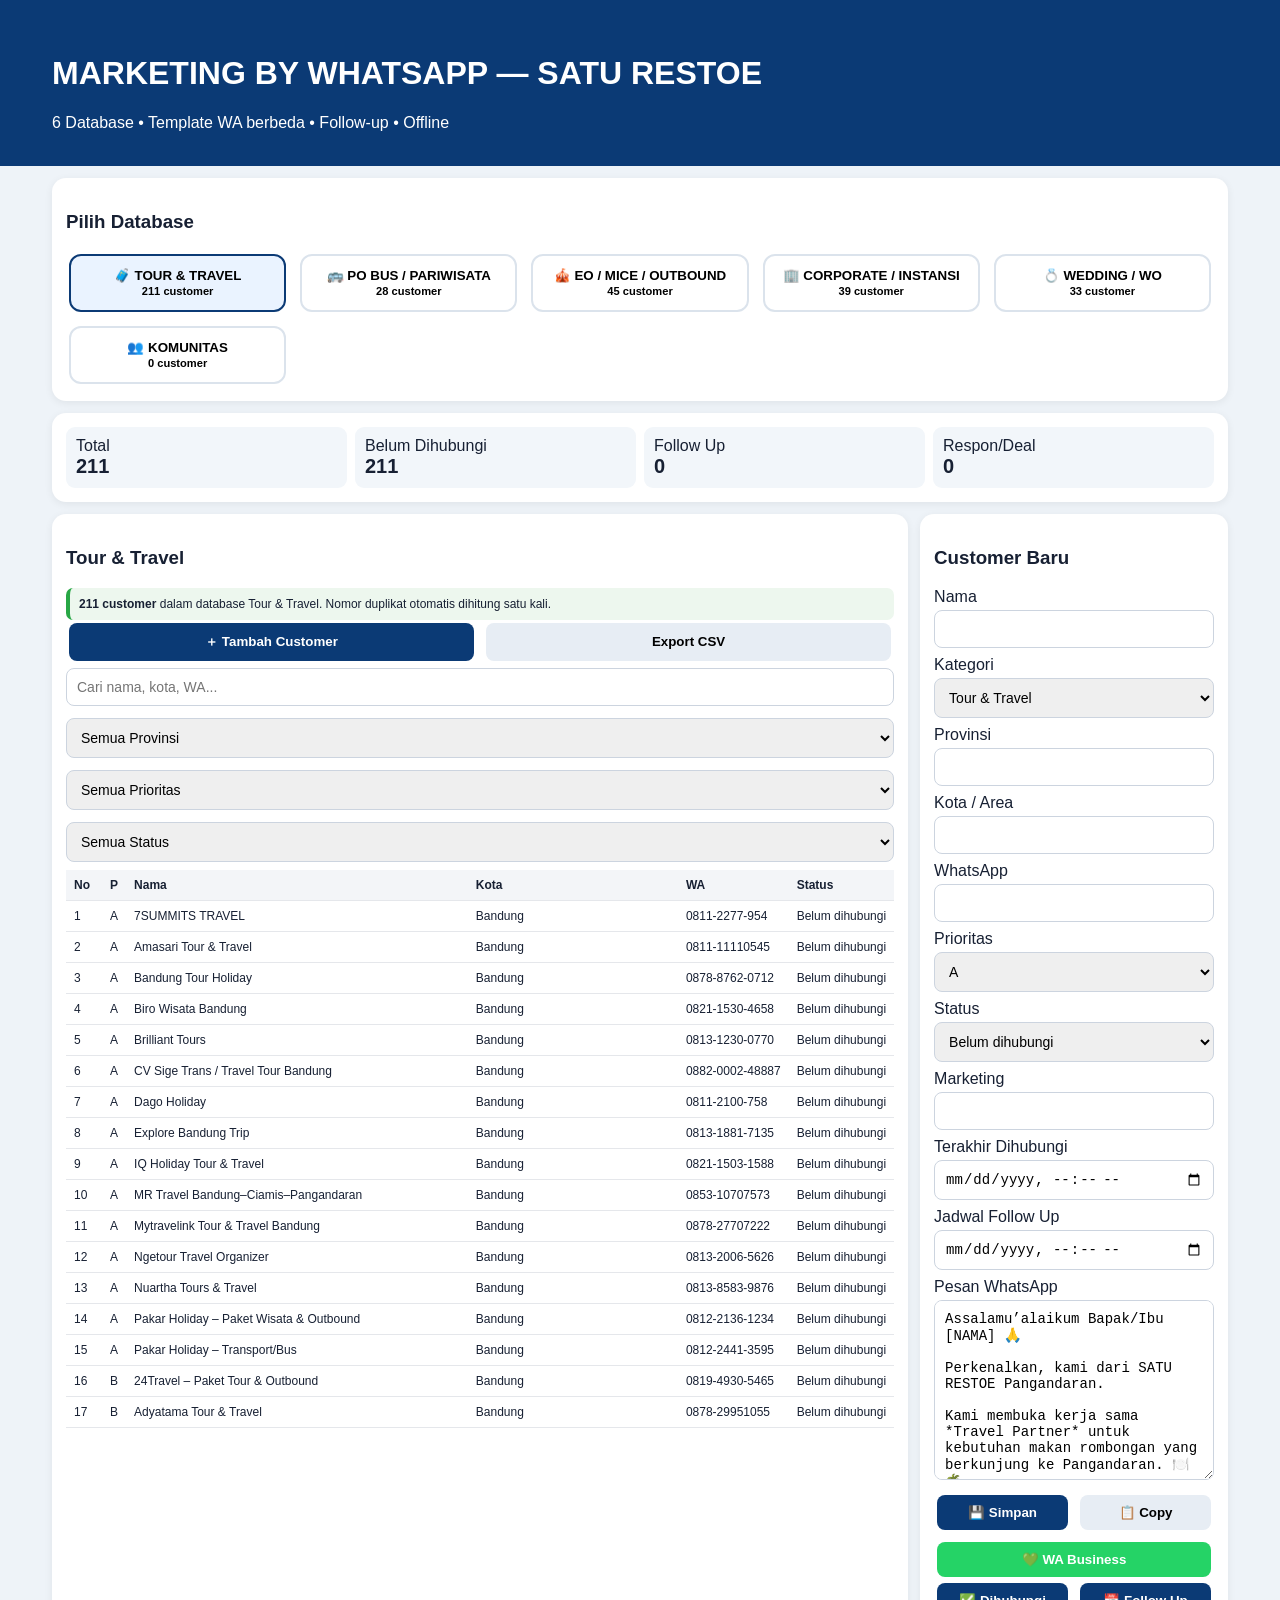
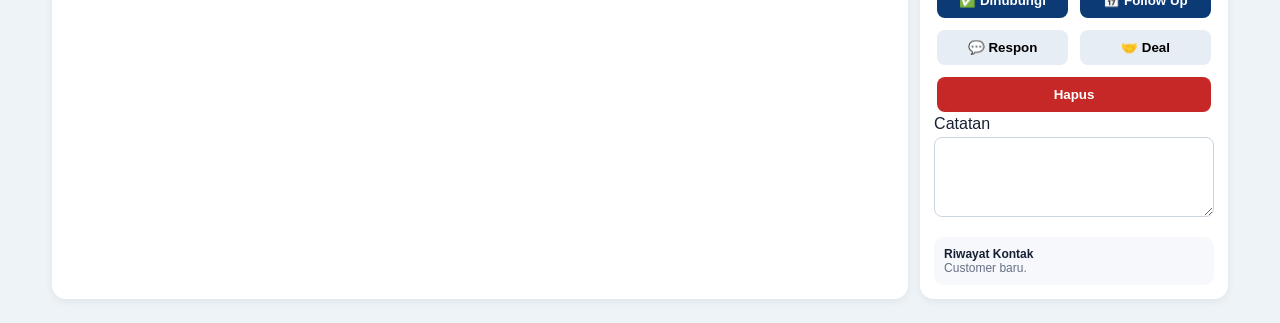
==== commit 5bec25b7: "Tambah kategori Komunitas tanpa mengubah UI existing" ====
--- a/app/src/main/assets/index.html
+++ b/app/src/main/assets/index.html
@@ -1,6 +1,6 @@
-<!doctype html><html lang="id"><head><meta charset="utf-8"><meta name="viewport" content="width=device-width,initial-scale=1"><title>Marketing Satu Restoe</title><style>*{box-sizing:border-box}body{margin:0;background:#eef3f8;font-family:Arial;color:#172033}header{background:#0b3a75;color:#fff;padding:22px 14px}.wrap{max-width:1200px;margin:auto;padding:12px}.card{background:#fff;border-radius:14px;padding:14px;margin-bottom:12px;box-shadow:0 2px 9px #0001}.cats{display:grid;grid-template-columns:repeat(5,1fr);gap:8px}.cat{padding:12px 7px;border:2px solid #dbe3ec;border-radius:12px;background:#fff;font-weight:bold}.cat.active{border-color:#0b3a75;background:#eaf3ff}.stats{display:grid;grid-template-columns:repeat(4,1fr);gap:8px}.stat{background:#f2f6fa;padding:10px;border-radius:9px}.stat b{display:block;font-size:20px}.grid{display:grid;grid-template-columns:1.3fr 1fr;gap:12px}@media(max-width:800px){.grid{grid-template-columns:1fr}.cats{grid-template-columns:1fr 1fr}.stats{grid-template-columns:1fr 1fr}}input,select,textarea{width:100%;padding:10px;border:1px solid #ccd4df;border-radius:8px;margin:4px 0 8px;font-size:14px}textarea{min-height:180px}button{padding:10px 12px;border:0;border-radius:8px;font-weight:bold;margin:3px;cursor:pointer}.blue{background:#0b3a75;color:#fff}.green{background:#25d366;color:#fff}.gray{background:#e7edf4}.red{background:#c62828;color:#fff}.notice{background:#edf7ee;padding:9px;border-left:4px solid #28a745;border-radius:7px;font-size:12px}.table{overflow:auto;max-height:560px}table{border-collapse:collapse;width:100%;font-size:12px}th,td{padding:8px;border-bottom:1px solid #e5e7eb;text-align:left;white-space:nowrap}th{background:#f3f5f8;position:sticky;top:0}tr.selected,tr:hover{background:#eaf3ff}.history{background:#f6f8fb;border-radius:10px;padding:10px;margin-top:8px;font-size:12px}.hist{padding:6px 0;border-bottom:1px solid #e1e6ed}.row{display:flex;gap:6px;flex-wrap:wrap}.row button{flex:1;min-width:110px}.muted{color:#667085}</style></head><body><header><div class="wrap"><h1>MARKETING BY WHATSAPP — SATU RESTOE</h1><div>5 Database • Template WA berbeda • Follow-up • Offline</div></div></header><main class="wrap"><section class="card"><h3>Pilih Database</h3><div class="cats" id="cats"></div></section><section class="card"><div class="stats"><div class="stat">Total<b id="total">0</b></div><div class="stat">Belum Dihubungi<b id="new">0</b></div><div class="stat">Follow Up<b id="follow">0</b></div><div class="stat">Respon/Deal<b id="resp">0</b></div></div></section><div class="grid"><section class="card"><h3 id="dbTitle">Tour & Travel</h3><div class="notice" id="notice"></div><div class="row"><button class="blue" onclick="newCustomer()">＋ Tambah Customer</button><button class="gray" onclick="exportCSV()">Export CSV</button></div><input id="search" placeholder="Cari nama, kota, WA..." oninput="render()"><select id="provFilter" onchange="render()"><option value="">Semua Provinsi</option><option>Jawa Barat</option><option>Jawa Tengah</option><option>Lainnya</option></select><select id="prioFilter" onchange="render()"><option value="">Semua Prioritas</option><option>A</option><option>B</option></select><select id="statusFilter" onchange="render()"><option value="">Semua Status</option><option>Belum dihubungi</option><option>Sudah dihubungi</option><option>Follow Up</option><option>Respon</option><option>Deal</option></select><div class="table"><table><thead><tr><th>No</th><th>P</th><th>Nama</th><th>Kota</th><th>WA</th><th>Status</th></tr></thead><tbody id="tbody"></tbody></table></div></section><section class="card"><h3 id="title">Pilih Customer</h3><label>Nama</label><input id="name"><label>Kategori</label><select id="category"></select><label>Provinsi</label><input id="prov"><label>Kota / Area</label><input id="city"><label>WhatsApp</label><input id="phone"><label>Prioritas</label><select id="prio"><option>A</option><option>B</option></select><label>Status</label><select id="status"><option>Belum dihubungi</option><option>Sudah dihubungi</option><option>Follow Up</option><option>Respon</option><option>Deal</option></select><label>Marketing</label><input id="marketing"><label>Terakhir Dihubungi</label><input id="lastContact" type="datetime-local"><label>Jadwal Follow Up</label><input id="nextFollow" type="datetime-local"><label>Pesan WhatsApp</label><textarea id="message"></textarea><div class="row"><button class="blue" onclick="save()">💾 Simpan</button><button class="gray" onclick="copyMsg()">📋 Copy</button><button class="green" onclick="openWA()">💚 WA Business</button></div><div class="row"><button class="blue" onclick="mark('Sudah dihubungi')">✅ Dihubungi</button><button class="blue" onclick="mark('Follow Up')">📅 Follow Up</button><button class="gray" onclick="mark('Respon')">💬 Respon</button><button class="gray" onclick="mark('Deal')">🤝 Deal</button><button class="red" onclick="del()">Hapus</button></div><label>Catatan</label><textarea id="notes" style="min-height:80px"></textarea><div class="history"><b>Riwayat Kontak</b><div id="history" class="muted">Belum ada riwayat.</div></div></section></div></main><script src="data.js"></script><script src="category_data.js"></script><script>
-const CATS={travel:{label:'🧳 TOUR & TRAVEL',short:'Tour & Travel'},bus:{label:'🚌 PO BUS / PARIWISATA',short:'PO Bus / Pariwisata'},eo:{label:'🎪 EO / MICE / OUTBOUND',short:'EO / MICE / Outbound'},corp:{label:'🏢 CORPORATE / INSTANSI',short:'Corporate / Instansi'},wedding:{label:'💍 WEDDING / WO',short:'Wedding / WO'}};
-const T={travel:`Assalamu’alaikum Bapak/Ibu [NAMA] 🙏\n\nPerkenalkan, kami dari SATU RESTOE Pangandaran.\n\nKami membuka kerja sama *Travel Partner* untuk kebutuhan makan rombongan yang berkunjung ke Pangandaran. 🍽️🌴\n\nKami memiliki kapasitas hingga 500–600 pax, menu rombongan, outdoor, Dome dan fasilitas event. Paket dapat disesuaikan jumlah peserta dan budget.\n\nSatu Restoe dapat menjadi *pilihan tambahan/backup* untuk rombongan Bapak/Ibu.\n\nBoleh kami kirimkan menu & paket Travel Partner?\n\nTerima kasih 🙏\nSATU RESTOE PANGANDARAN\nWA 0812-2011-1178`,bus:`Assalamu’alaikum Bapak/Ibu [NAMA] 🙏\n\nPerkenalkan, kami SATU RESTOE Pangandaran.\n\nKami menyediakan tempat makan untuk *rombongan bus/pariwisata* dengan kapasitas hingga 500–600 pax. 🚌🍽️\n\nKami dapat membantu koordinasi kedatangan rombongan, pilihan menu dan kebutuhan makan dalam jumlah besar.\n\nApabila Bapak/Ibu memiliki trayek menuju Pangandaran, kami siap menjadi salah satu pilihan tempat makan rombongan.\n\nBoleh kami kirimkan menu & paket bus?\n\nTerima kasih 🙏\nSATU RESTOE PANGANDARAN\nWA 0812-2011-1178`,eo:`Assalamu’alaikum Bapak/Ibu [NAMA] 🙏\n\nPerkenalkan, kami dari SATU RESTOE Pangandaran.\n\nKami menyediakan *venue untuk EO / MICE / Gathering / Outbound* dalam satu lokasi. 🎪🌴\n\nTersedia indoor & outdoor, Dome ±100 pax, kapasitas hingga 500–600 pax, sound system, projector, big screen, live music, karaoke dan fasilitas pendukung lainnya.\n\nKami siap bekerja sama sebagai venue partner untuk event Bapak/Ibu.\n\nDokumentasi wedding/event kami: TikTok @saturestoe_\n\nBoleh kami kirimkan paket venue & event?\n\nTerima kasih 🙏\nSATU RESTOE PANGANDARAN\nWA 0812-2011-1178`,corp:`Assalamu’alaikum Bapak/Ibu [NAMA] 🙏\n\nPerkenalkan, kami dari SATU RESTOE Pangandaran.\n\nKami menyediakan tempat untuk *meeting, rapat, seminar, gathering dan acara perusahaan/instansi*. 🏢🍽️\n\nTersedia indoor & outdoor, Dome ±100 pax, kapasitas hingga 500–600 pax, sound system, projector, big screen, live music serta paket makan yang dapat disesuaikan.\n\nJika Bapak/Ibu memiliki agenda di Pangandaran, kami siap membantu menyiapkan konsep dan paketnya.\n\nBoleh kami kirimkan paket Corporate / Instansi?\n\nTerima kasih 🙏\nSATU RESTOE PANGANDARAN\nWA 0812-2011-1178`,wedding:`Assalamu’alaikum Bapak/Ibu [NAMA] 🙏\n\nPerkenalkan, kami dari SATU RESTOE Pangandaran.\n\nKami menyediakan *Wedding & Reception Venue* untuk acara pernikahan, baik intimate maupun acara besar. 💍🌴\n\nTersedia indoor & outdoor, Dome ±100 pax, kapasitas hingga 500–600 pax, catering, sound system, projector, big screen, live music dan fasilitas pendukung event.\n\nKami terbuka bekerja sama dengan Wedding Organizer, dekorasi, MUA, foto/video dan vendor lainnya.\n\nDokumentasi wedding/event kami: TikTok @saturestoe_\n\nBoleh kami kirimkan paket Wedding Venue Satu Restoe?\n\nTerima kasih 🙏\nSATU RESTOE PANGANDARAN\nWA 0812-2011-1178`};
+<!doctype html><html lang="id"><head><meta charset="utf-8"><meta name="viewport" content="width=device-width,initial-scale=1"><title>Marketing Satu Restoe</title><style>*{box-sizing:border-box}body{margin:0;background:#eef3f8;font-family:Arial;color:#172033}header{background:#0b3a75;color:#fff;padding:22px 14px}.wrap{max-width:1200px;margin:auto;padding:12px}.card{background:#fff;border-radius:14px;padding:14px;margin-bottom:12px;box-shadow:0 2px 9px #0001}.cats{display:grid;grid-template-columns:repeat(5,1fr);gap:8px}.cat{padding:12px 7px;border:2px solid #dbe3ec;border-radius:12px;background:#fff;font-weight:bold}.cat.active{border-color:#0b3a75;background:#eaf3ff}.stats{display:grid;grid-template-columns:repeat(4,1fr);gap:8px}.stat{background:#f2f6fa;padding:10px;border-radius:9px}.stat b{display:block;font-size:20px}.grid{display:grid;grid-template-columns:1.3fr 1fr;gap:12px}@media(max-width:800px){.grid{grid-template-columns:1fr}.cats{grid-template-columns:1fr 1fr}.stats{grid-template-columns:1fr 1fr}}input,select,textarea{width:100%;padding:10px;border:1px solid #ccd4df;border-radius:8px;margin:4px 0 8px;font-size:14px}textarea{min-height:180px}button{padding:10px 12px;border:0;border-radius:8px;font-weight:bold;margin:3px;cursor:pointer}.blue{background:#0b3a75;color:#fff}.green{background:#25d366;color:#fff}.gray{background:#e7edf4}.red{background:#c62828;color:#fff}.notice{background:#edf7ee;padding:9px;border-left:4px solid #28a745;border-radius:7px;font-size:12px}.table{overflow:auto;max-height:560px}table{border-collapse:collapse;width:100%;font-size:12px}th,td{padding:8px;border-bottom:1px solid #e5e7eb;text-align:left;white-space:nowrap}th{background:#f3f5f8;position:sticky;top:0}tr.selected,tr:hover{background:#eaf3ff}.history{background:#f6f8fb;border-radius:10px;padding:10px;margin-top:8px;font-size:12px}.hist{padding:6px 0;border-bottom:1px solid #e1e6ed}.row{display:flex;gap:6px;flex-wrap:wrap}.row button{flex:1;min-width:110px}.muted{color:#667085}</style></head><body><header><div class="wrap"><h1>MARKETING BY WHATSAPP — SATU RESTOE</h1><div>6 Database • Template WA berbeda • Follow-up • Offline</div></div></header><main class="wrap"><section class="card"><h3>Pilih Database</h3><div class="cats" id="cats"></div></section><section class="card"><div class="stats"><div class="stat">Total<b id="total">0</b></div><div class="stat">Belum Dihubungi<b id="new">0</b></div><div class="stat">Follow Up<b id="follow">0</b></div><div class="stat">Respon/Deal<b id="resp">0</b></div></div></section><div class="grid"><section class="card"><h3 id="dbTitle">Tour & Travel</h3><div class="notice" id="notice"></div><div class="row"><button class="blue" onclick="newCustomer()">＋ Tambah Customer</button><button class="gray" onclick="exportCSV()">Export CSV</button></div><input id="search" placeholder="Cari nama, kota, WA..." oninput="render()"><select id="provFilter" onchange="render()"><option value="">Semua Provinsi</option><option>Jawa Barat</option><option>Jawa Tengah</option><option>Lainnya</option></select><select id="prioFilter" onchange="render()"><option value="">Semua Prioritas</option><option>A</option><option>B</option></select><select id="statusFilter" onchange="render()"><option value="">Semua Status</option><option>Belum dihubungi</option><option>Sudah dihubungi</option><option>Follow Up</option><option>Respon</option><option>Deal</option></select><div class="table"><table><thead><tr><th>No</th><th>P</th><th>Nama</th><th>Kota</th><th>WA</th><th>Status</th></tr></thead><tbody id="tbody"></tbody></table></div></section><section class="card"><h3 id="title">Pilih Customer</h3><label>Nama</label><input id="name"><label>Kategori</label><select id="category"></select><label>Provinsi</label><input id="prov"><label>Kota / Area</label><input id="city"><label>WhatsApp</label><input id="phone"><label>Prioritas</label><select id="prio"><option>A</option><option>B</option></select><label>Status</label><select id="status"><option>Belum dihubungi</option><option>Sudah dihubungi</option><option>Follow Up</option><option>Respon</option><option>Deal</option></select><label>Marketing</label><input id="marketing"><label>Terakhir Dihubungi</label><input id="lastContact" type="datetime-local"><label>Jadwal Follow Up</label><input id="nextFollow" type="datetime-local"><label>Pesan WhatsApp</label><textarea id="message"></textarea><div class="row"><button class="blue" onclick="save()">💾 Simpan</button><button class="gray" onclick="copyMsg()">📋 Copy</button><button class="green" onclick="openWA()">💚 WA Business</button></div><div class="row"><button class="blue" onclick="mark('Sudah dihubungi')">✅ Dihubungi</button><button class="blue" onclick="mark('Follow Up')">📅 Follow Up</button><button class="gray" onclick="mark('Respon')">💬 Respon</button><button class="gray" onclick="mark('Deal')">🤝 Deal</button><button class="red" onclick="del()">Hapus</button></div><label>Catatan</label><textarea id="notes" style="min-height:80px"></textarea><div class="history"><b>Riwayat Kontak</b><div id="history" class="muted">Belum ada riwayat.</div></div></section></div></main><script src="data.js"></script><script src="category_data.js"></script><script>
+const CATS={travel:{label:'🧳 TOUR & TRAVEL',short:'Tour & Travel'},bus:{label:'🚌 PO BUS / PARIWISATA',short:'PO Bus / Pariwisata'},eo:{label:'🎪 EO / MICE / OUTBOUND',short:'EO / MICE / Outbound'},corp:{label:'🏢 CORPORATE / INSTANSI',short:'Corporate / Instansi'},wedding:{label:'💍 WEDDING / WO',short:'Wedding / WO'},community:{label:'👥 KOMUNITAS',short:'Komunitas'}};
+const T={travel:`Assalamu’alaikum Bapak/Ibu [NAMA] 🙏\n\nPerkenalkan, kami dari SATU RESTOE Pangandaran.\n\nKami membuka kerja sama *Travel Partner* untuk kebutuhan makan rombongan yang berkunjung ke Pangandaran. 🍽️🌴\n\nKami memiliki kapasitas hingga 500–600 pax, menu rombongan, outdoor, Dome dan fasilitas event. Paket dapat disesuaikan jumlah peserta dan budget.\n\nSatu Restoe dapat menjadi *pilihan tambahan/backup* untuk rombongan Bapak/Ibu.\n\nBoleh kami kirimkan menu & paket Travel Partner?\n\nTerima kasih 🙏\nSATU RESTOE PANGANDARAN\nWA 0812-2011-1178`,bus:`Assalamu’alaikum Bapak/Ibu [NAMA] 🙏\n\nPerkenalkan, kami SATU RESTOE Pangandaran.\n\nKami menyediakan tempat makan untuk *rombongan bus/pariwisata* dengan kapasitas hingga 500–600 pax. 🚌🍽️\n\nKami dapat membantu koordinasi kedatangan rombongan, pilihan menu dan kebutuhan makan dalam jumlah besar.\n\nApabila Bapak/Ibu memiliki trayek menuju Pangandaran, kami siap menjadi salah satu pilihan tempat makan rombongan.\n\nBoleh kami kirimkan menu & paket bus?\n\nTerima kasih 🙏\nSATU RESTOE PANGANDARAN\nWA 0812-2011-1178`,eo:`Assalamu’alaikum Bapak/Ibu [NAMA] 🙏\n\nPerkenalkan, kami dari SATU RESTOE Pangandaran.\n\nKami menyediakan *venue untuk EO / MICE / Gathering / Outbound* dalam satu lokasi. 🎪🌴\n\nTersedia indoor & outdoor, Dome ±100 pax, kapasitas hingga 500–600 pax, sound system, projector, big screen, live music, karaoke dan fasilitas pendukung lainnya.\n\nKami siap bekerja sama sebagai venue partner untuk event Bapak/Ibu.\n\nDokumentasi wedding/event kami: TikTok @saturestoe_\n\nBoleh kami kirimkan paket venue & event?\n\nTerima kasih 🙏\nSATU RESTOE PANGANDARAN\nWA 0812-2011-1178`,corp:`Assalamu’alaikum Bapak/Ibu [NAMA] 🙏\n\nPerkenalkan, kami dari SATU RESTOE Pangandaran.\n\nKami menyediakan tempat untuk *meeting, rapat, seminar, gathering dan acara perusahaan/instansi*. 🏢🍽️\n\nTersedia indoor & outdoor, Dome ±100 pax, kapasitas hingga 500–600 pax, sound system, projector, big screen, live music serta paket makan yang dapat disesuaikan.\n\nJika Bapak/Ibu memiliki agenda di Pangandaran, kami siap membantu menyiapkan konsep dan paketnya.\n\nBoleh kami kirimkan paket Corporate / Instansi?\n\nTerima kasih 🙏\nSATU RESTOE PANGANDARAN\nWA 0812-2011-1178`,wedding:`Assalamu’alaikum Bapak/Ibu [NAMA] 🙏\n\nPerkenalkan, kami dari SATU RESTOE Pangandaran.\n\nKami menyediakan *Wedding & Reception Venue* untuk acara pernikahan, baik intimate maupun acara besar. 💍🌴\n\nTersedia indoor & outdoor, Dome ±100 pax, kapasitas hingga 500–600 pax, catering, sound system, projector, big screen, live music dan fasilitas pendukung event.\n\nKami terbuka bekerja sama dengan Wedding Organizer, dekorasi, MUA, foto/video dan vendor lainnya.\n\nDokumentasi wedding/event kami: TikTok @saturestoe_\n\nBoleh kami kirimkan paket Wedding Venue Satu Restoe?\n\nTerima kasih 🙏\nSATU RESTOE PANGANDARAN\nWA 0812-2011-1178`,community:`Assalamu’alaikum Bapak/Ibu [NAMA] 🙏\n\nPerkenalkan, kami dari SATU RESTOE Pangandaran.\n\nKami membuka kerja sama untuk *komunitas* yang mengadakan gathering, kopdar, touring, kegiatan keluarga maupun acara komunitas di Pangandaran. 👥🌴\n\nKami memiliki kapasitas hingga 500–600 pax, area indoor & outdoor, Dome dan fasilitas event. Paket makan dapat disesuaikan dengan jumlah peserta dan budget.\n\nSatu Restoe siap menjadi tempat makan/gathering untuk kegiatan komunitas Bapak/Ibu.\n\nBoleh kami kirimkan menu & paket komunitas?\n\nTerima kasih 🙏\nSATU RESTOE PANGANDARAN\nWA 0812-2011-1178`};
 const KEY='satu_restoe_marketing_v4';let current='travel',selected=-1,data=[];
 const norm=p=>String(p||'').replace(/\D/g,'').replace(/^0/,'62');
 function seed(){const seen=new Set();const out=[];function add(x){const p=norm(x.phone);if(!p||seen.has(p))return;seen.add(p);out.push(x)};if(Array.isArray(SEED))SEED.forEach(x=>add({prio:x[0],prov:x[1],city:x[2],name:x[3],phone:x[4],category:'travel',status:'Belum dihubungi',notes:'',marketing:'',lastContact:'',nextFollow:'',history:[]}));if(typeof CATEGORY_DATA==='object')Object.keys(CATEGORY_DATA).forEach(k=>CATEGORY_DATA[k].forEach(x=>add({prio:x[3]||'B',prov:/Tegal|Wonosobo|Banyumas|Purwokerto|Cilacap|Kebumen|Magelang|Pekalongan|Pemalang/.test(x[1])?'Jawa Tengah':'Jawa Barat',city:x[1],name:x[0],phone:x[2],category:k,status:'Belum dihubungi',notes:'',marketing:'',lastContact:'',nextFollow:'',history:[]})));return out}
